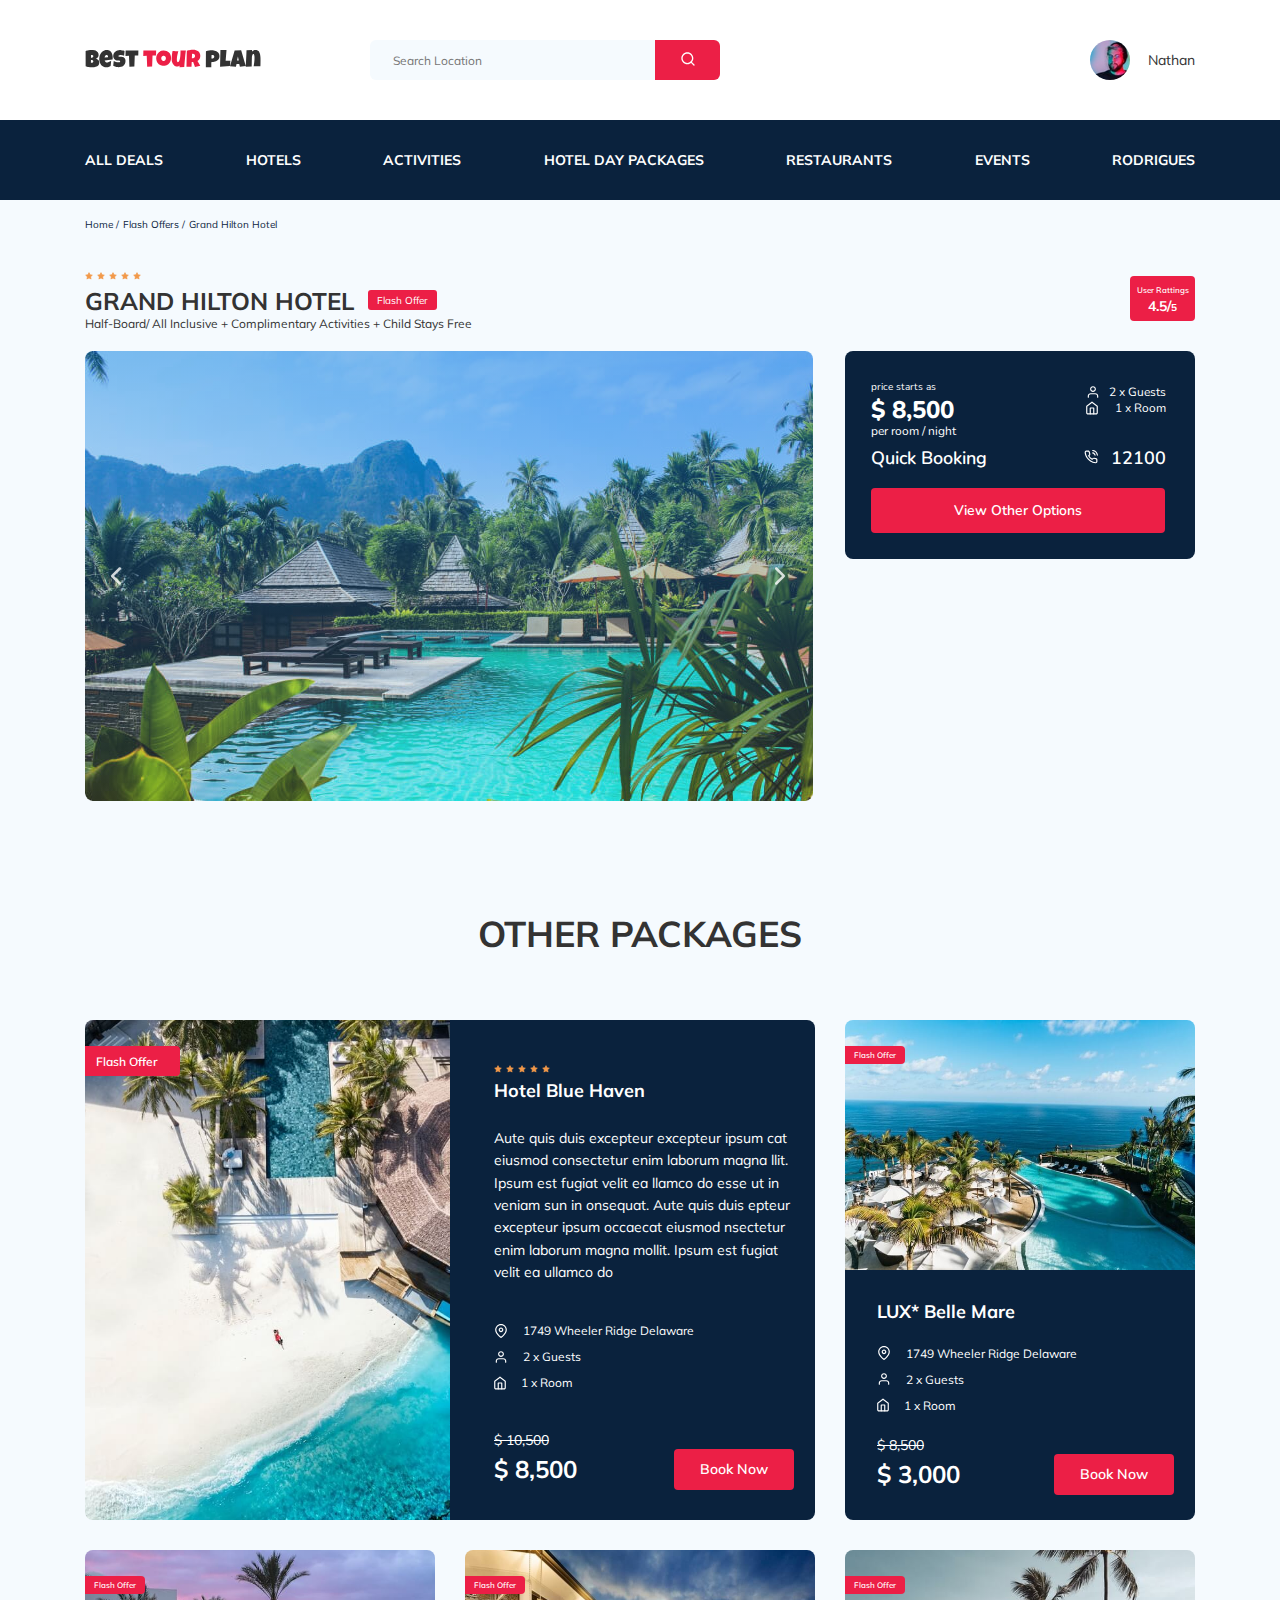
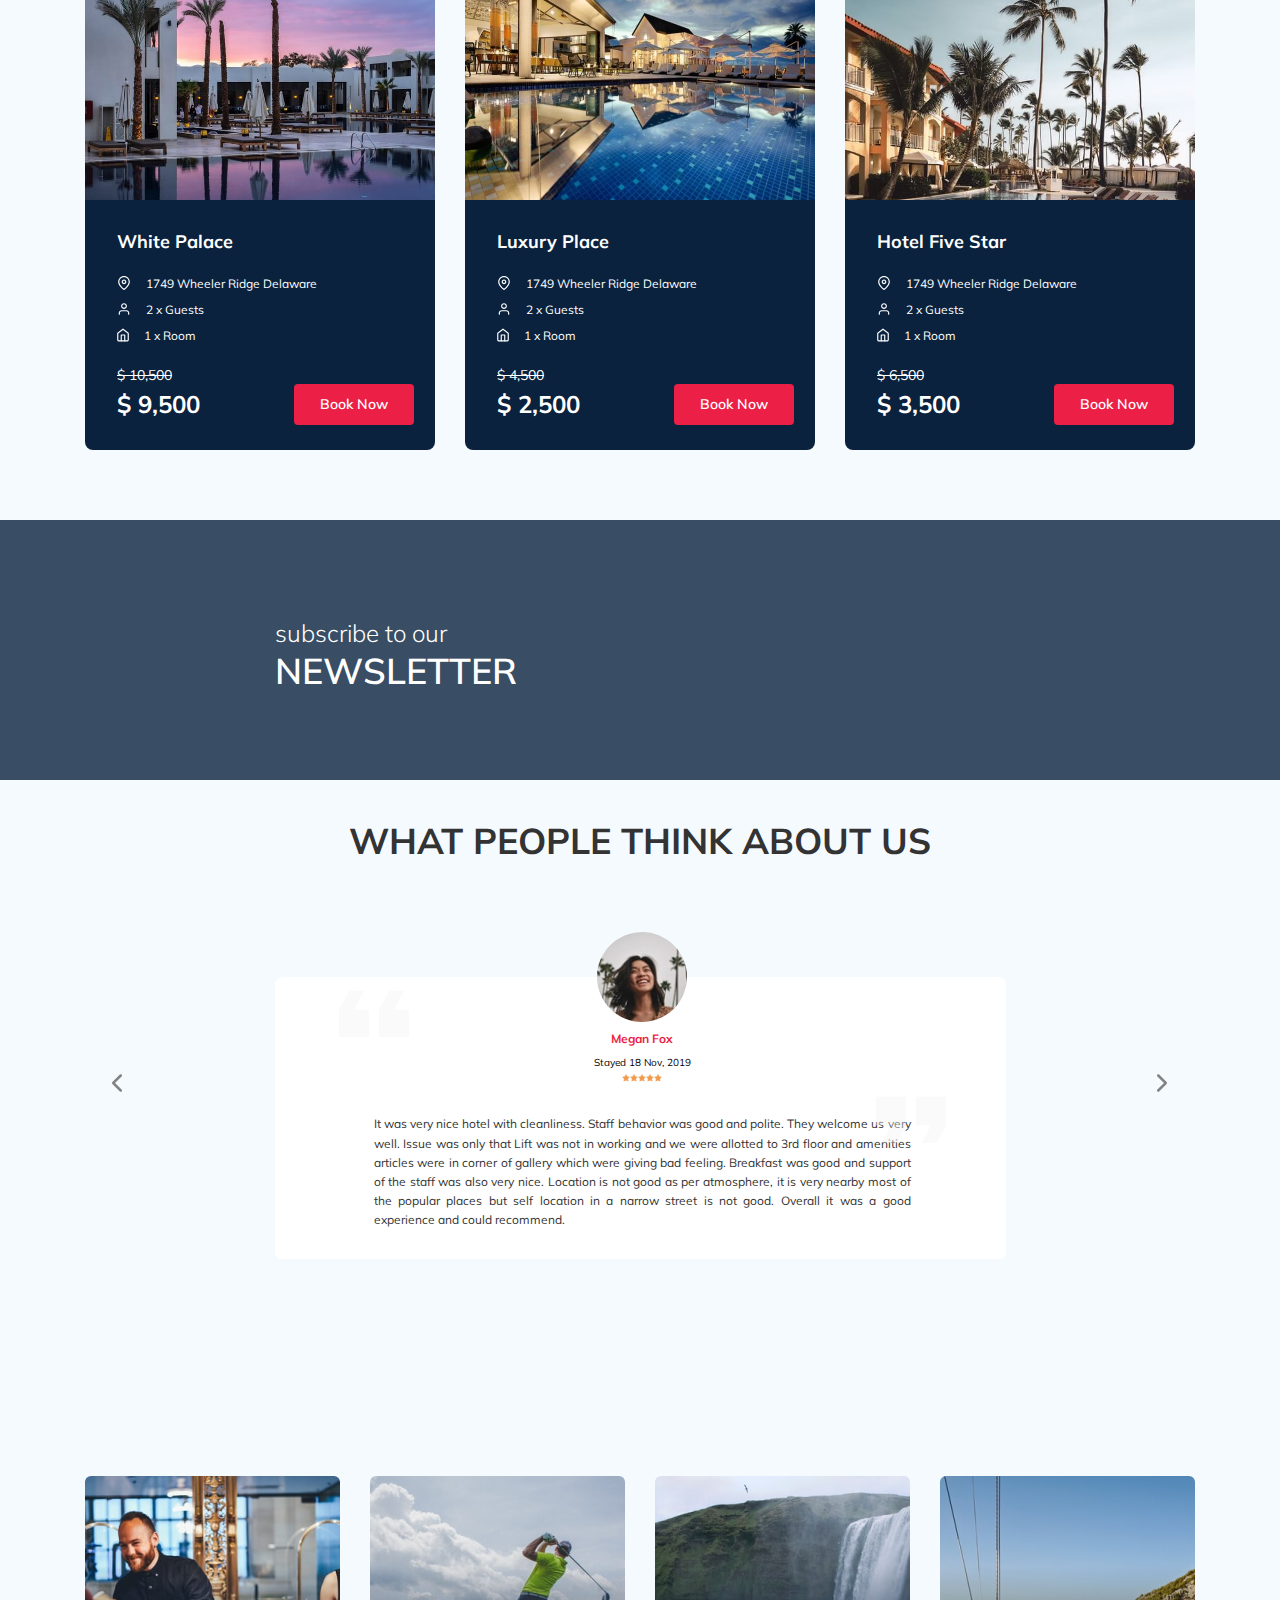
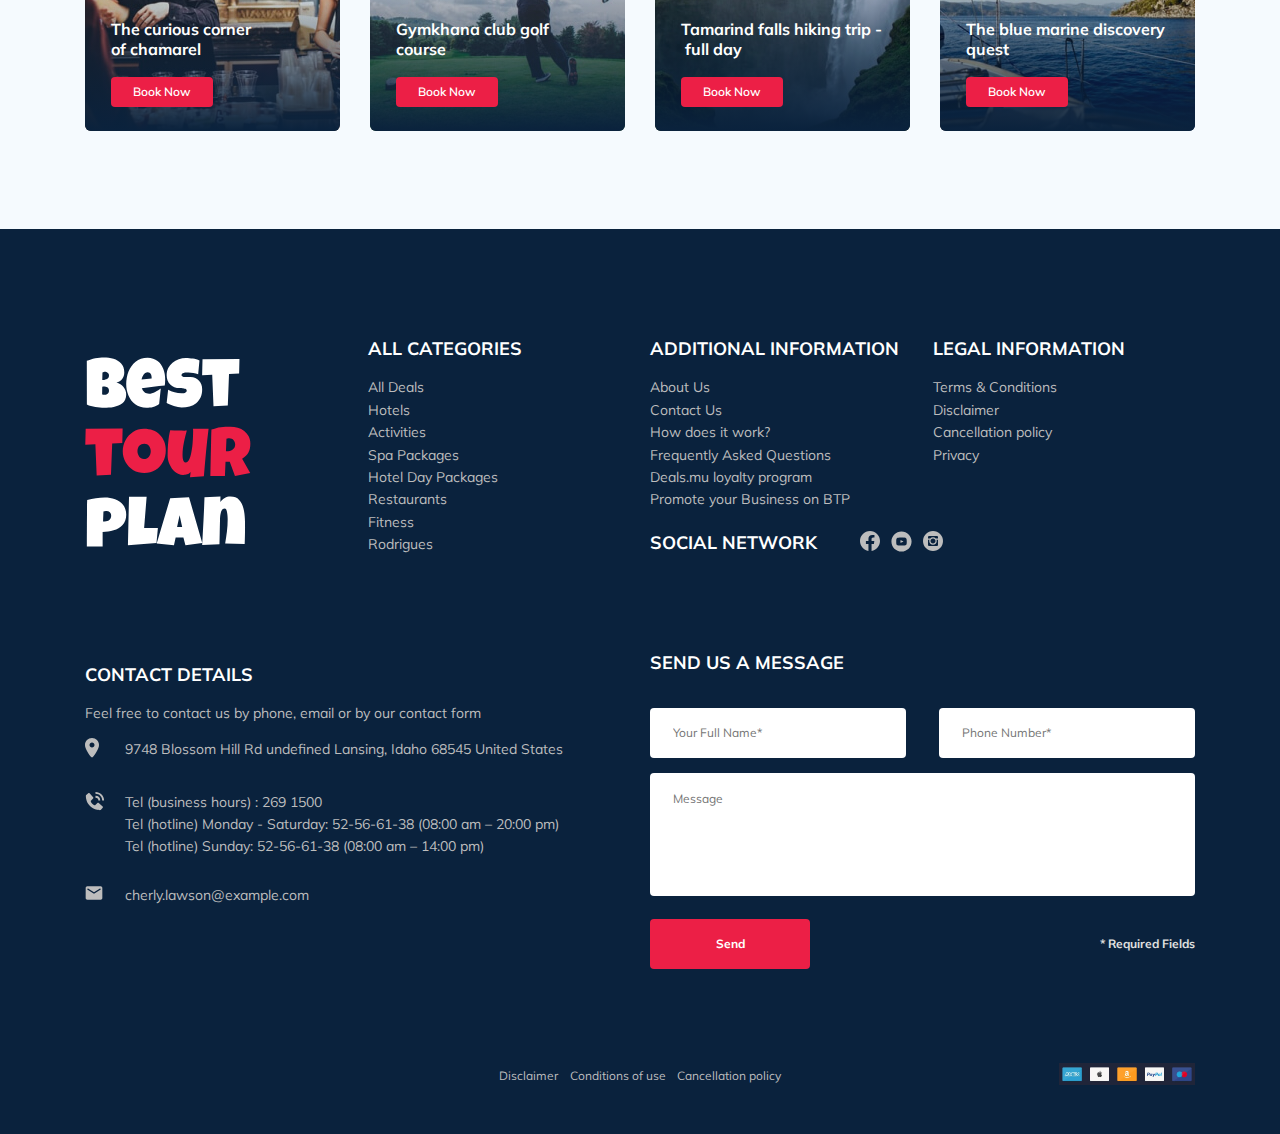
==== index.html @ fcf53e1d "fix: PP in activities" ====
<!DOCTYPE html>
<html lang="en">
  <head>
    <meta charset="UTF-8" />
    <meta http-equiv="X-UA-Compatible" content="IE=edge" />
    <meta name="viewport" content="width=device-width, initial-scale=1.0" />
    <title>Best Tour Plan - Hotel Booking</title>
    <link
      rel="apple-touch-icon"
      sizes="180x180"
      href="img/apple-touch-icon.png"
    />
    <link
      rel="icon"
      type="image/png"
      sizes="32x32"
      href="img/favicon-32x32.png"
    />
    <link
      rel="icon"
      type="image/png"
      sizes="16x16"
      href="img/favicon-16x16.png"
    />
    <link rel="manifest" href="/site.webmanifest" />
    <link rel="preconnect" href="https://fonts.googleapis.com" />
    <link rel="preconnect" href="https://fonts.gstatic.com" crossorigin />
    <link
      href="https://fonts.googleapis.com/css2?family=Mulish:wght@300;400;600;700&family=Nunito:wght@400;600;800&display=swap"
      rel="stylesheet"
    />
    <link rel="stylesheet" href="css/swiper-bundle.min.css" />
    <link rel="stylesheet" href="css/aos.css" />
    <link rel="stylesheet" href="css/style.css" />
    <!-- <script src="https://api-maps.yandex.ru/2.1/?apikey=2cb92b0d-62be-4b6b-9e88-acf9433711d5&lang=ru_RU"></script> -->
  </head>
  <body>
    <header class="navbar navbar--mobile-fixed">
      <div class="container">
        <div class="navbar-top">
          <a href="index.html" class="logo" data-aos="fade-up-right">
            <img
              src="img/horizontal-logo.svg"
              class="logo__image"
              alt="Logo: Best Tour Plan"
            />
          </a>
          <form
            action="#"
            class="search navbar__search navbar__search--mobile-hidden"
          >
            <input
              type="text"
              class="search__input"
              placeholder="Search Location"
            />
            <button class="search__button">
              <img src="img/search-icon.svg" alt="Icon: search" />
            </button>
          </form>
          <a
            href="#"
            class="user navbar__user navbar__user navbar__user--mobile-hidden"
          >
            <img
              src="img/avatar.jpg"
              alt="Avatar: Nathan"
              class="user__avatar"
            />
            <span class="user__name">Nathan</span>
          </a>
          <!-- /.user -->
          <button class="menu-button navbar-top__menu-button">
            <span class="menu-button__line"></span>
            <span class="menu-button__line"></span>
            <span class="menu-button__line"></span>
          </button>
        </div>
        <!-- /.navbar-top -->
      </div>
      <!-- /.container -->
      <div class="navbar-bottom">
        <div class="container">
          <nav class="navbar-menu">
            <ul class="navbar-menu__list">
              <li class="navbar-menu__item navbar-menu__item--mobile-visible">
                <a
                  href="#"
                  class="user navbar__user navbar__user--mobile-visible"
                >
                  <img
                    src="img/avatar.jpg"
                    alt="Avatar: Nathan"
                    class="user__avatar"
                  />
                  <span class="user__name user__name--mobile-visible"
                    >Nathan</span
                  >
                </a>
                <!-- /.user -->
              </li>
              <li class="navbar-menu__item navbar-menu__item--mobile-visible">
                <form
                  action="#"
                  class="search navbar__search navbar__search--mobile-visible"
                >
                  <input
                    type="text"
                    class="search__input"
                    placeholder="Search Location"
                  />
                  <button class="search__button">
                    <img src="img/search-icon.svg" alt="Icon: search" />
                  </button>
                </form>
              </li>

              <li class="navbar-menu__item">
                <a href="#" class="navbar-menu__link">All Deals</a>
              </li>
              <li class="navbar-menu__item">
                <a href="#" class="navbar-menu__link">Hotels</a>
              </li>
              <li class="navbar-menu__item">
                <a href="#" class="navbar-menu__link">Activities</a>
              </li>
              <li class="navbar-menu__item">
                <a href="#" class="navbar-menu__link">Hotel Day Packages</a>
              </li>
              <li class="navbar-menu__item">
                <a href="#" class="navbar-menu__link">Restaurants</a>
              </li>
              <li class="navbar-menu__item">
                <a href="#" class="navbar-menu__link">Events</a>
              </li>
              <li class="navbar-menu__item">
                <a href="#" class="navbar-menu__link">Rodrigues</a>
              </li>
            </ul>
          </nav>
        </div>
        <!-- /.container -->
      </div>
      <!-- /.navbar-bottom -->
    </header>
    <nav class="breadcrumb">
      <div class="container">
        <ul class="breadcrumb-list">
          <li class="breadcrumb-list__item">
            <a href="" class="breadcrumb-list__link">Home</a>
          </li>
          <li class="breadcrumb-list__item">
            <a href="" class="breadcrumb-list__link">Flash Offers</a>
          </li>
          <li class="breadcrumb-list__item">Grand Hilton Hotel</li>
        </ul>
      </div>
    </nav>
    <!-- /.breadcrumb -->
    <section class="hotel">
      <div class="container">
        <div class="hotel-info">
          <div class="hotel-info__text">
            <div class="hotel-wrapper">
              <div class="stars">
                <img src="img/Star.svg" alt="Star" />
                <img src="img/Star.svg" alt="Star" />
                <img src="img/Star.svg" alt="Star" />
                <img src="img/Star.svg" alt="Star" />
                <img src="img/Star.svg" alt="Star" />
              </div>
              <h1 class="hotel-name">GRAND HILTON HOTEL</h1>
              <span class="offer">Flash Offer</span>
            </div>

            <p class="description">
              Half-Board/ All Inclusive + Complimentary Activities + Child Stays
              Free
            </p>
          </div>
          <!-- /.hotel-info__text -->
          <div
            class="rating hotel-info__rating"
            data-aos="fade-left"
            data-aos-delay="100"
            data-aos-duration="1500"
            data-aos-easing="ease-in-back"
          >
            <span class="rating__text">User Rattings</span>
            <span class="rating__counter"
              >4.5/<span class="rating__small">5</span></span
            >
          </div>
          <!-- /.hotel-info__rating -->
        </div>
        <!-- /.hotel-info -->
        <div class="hotel-grid">
          <!-- Slider main container -->
          <div class="swiper hotel-slider hotel__slider">
            <!-- Additional required wrapper -->
            <div class="swiper-wrapper">
              <!-- Slides -->
              <div class="swiper-slide hotel-slider__item">
                <img
                  class="swiper-slide__image"
                  src="img/slide-1.jpg"
                  alt="slide"
                />
              </div>
              <div class="swiper-slide hotel-slider__item">
                <img
                  class="swiper-slide__image"
                  src="img/slide-2.jpg"
                  alt="slide"
                />
              </div>
              <div class="swiper-slide hotel-slider__item">
                <img
                  class="swiper-slide__image"
                  src="img/slide-3.jpg"
                  alt="slide"
                />
              </div>
              <div class="swiper-slide hotel-slider__item">
                <img
                  class="swiper-slide__image"
                  src="img/slide-4.jpg"
                  alt="slide"
                />
              </div>
              <div class="swiper-slide hotel-slider__item">
                <img
                  class="swiper-slide__image"
                  src="img/slide-5.jpg"
                  alt="slide"
                />
              </div>
            </div>

            <!-- If we need navigation buttons -->
            <button
              class="hotel-slider__button hotel-slider__button--prev"
            ></button>
            <button
              class="hotel-slider__button hotel-slider__button--next"
            ></button>
          </div>

          <div class="hotel-right">
            <div class="booking">
              <div class="booking__info">
                <div class="booking__price">
                  <span class="booking__start">price starts as</span>
                  <span class="booking__pricetag">$ 8,500</span>
                  <span class="booking__per-room">per room / night</span>
                </div>
                <!-- /.booking__price -->
                <div class="booking__room">
                  <div class="booking__text">
                    <img
                      src="img/user.svg"
                      alt="Icon:user"
                      class="booking__icon"
                    />
                    <span class="booking__description">2 x Guests</span>
                  </div>
                  <div class="booking__text">
                    <img
                      src="img/room.svg"
                      alt="Icon: room"
                      class="booking__icon"
                    />
                    <span class="booking__description">1 x Room</span>
                  </div>
                  <!-- /.booking__text -->
                </div>
                <!-- /.booking__room -->
              </div>
              <!-- /.booking__info -->
              <div class="call-center">
                <span class="call-center__text">Quick Booking</span>
                <div class="call-center__phone">
                  <img src="img/phone-call.svg" alt="Icon: phone" />
                  <a href="tel:12100" class="call-center__number">12100</a>
                </div>
              </div>
              <!-- /.booking__call-center -->
              <button data-toggle="modal" class="button booking__button">
                View Other Options
              </button>
            </div>
            <!-- /.booking -->
            <!-- <div class="map" id="map"> -->
            <iframe
              class="map__div"
              src="https://www.google.com/maps/embed?pb=!1m18!1m12!1m3!1d63232.66021140799!2d98.25972257910156!3d7.890752099999999!2m3!1f0!2f0!3f0!3m2!1i1024!2i768!4f13.1!3m3!1m2!1s0x30503b7bfcd9f903%3A0xf7065fac1e3d7c48!2sDoubleTree%20by%20Hilton%20Phuket%20Banthai%20Resort!5e0!3m2!1sru!2sby!4v1642844705952!5m2!1sru!2sby"
              width="347"
              height="210"
              style="border: 0"
              allowfullscreen=""
              loading="lazy"
            ></iframe>
            <!-- </div> -->
            <!-- /.map -->
          </div>
          <!-- /.hotel-right -->
        </div>
        <!-- /.hotel-grid -->
      </div>
      <!-- /.container -->
    </section>
    <section class="packages">
      <div class="container">
        <h2 class="packages-title">Other Packages</h2>
        <!-- <div class="packages-wrapper"> -->
        <div class="packages-wrapper">
          <div class="packages__card">
            <img
              class="packages__image packages__image--big"
              src="img/advisor-card-1.jpg"
              alt="Trip Advisor Card"
            />
            <span class="offer packages__offer packages__offer--big"
              >Flash Offer</span
            >
            <div class="packages__information packages__information--big">
              <div class="packages__rating">
                <div class="stars packages__stars">
                  <img src="img/Star.svg" alt="Star" />
                  <img src="img/Star.svg" alt="Star" />
                  <img src="img/Star.svg" alt="Star" />
                  <img src="img/Star.svg" alt="Star" />
                  <img src="img/Star.svg" alt="Star" />
                </div>
                <h3 class="packages__hotel-title">Hotel Blue Haven</h3>
              </div>
              <!-- /.packages__rating -->

              <p class="packages__description">
                Aute quis duis excepteur excepteur ipsum cat eiusmod consectetur
                enim laborum magna llit. Ipsum est fugiat velit ea llamco do
                esse ut in veniam sun in onsequat. Aute quis duis epteur
                excepteur ipsum occaecat eiusmod nsectetur enim laborum magna
                mollit. Ipsum est fugiat velit ea ullamco do
              </p>
              <div class="packages__room packages__room--big">
                <div class="packages__text">
                  <img
                    src="img/map-pin.svg"
                    alt="Icon:map-pin"
                    class="packages__icon"
                  />
                  <span class="packages__details"
                    >1749 Wheeler Ridge Delaware</span
                  >
                </div>
                <div class="packages__text">
                  <img
                    src="img/user.svg"
                    alt="Icon:user"
                    class="packages__icon"
                  />
                  <span class="packages__details">2 x Guests</span>
                </div>
                <div class="packages__text">
                  <img
                    src="img/room.svg"
                    alt="Icon: phone"
                    class="packages__icon"
                  />
                  <span class="packages__details">1 x Room</span>
                </div>
                <!-- /.packages__text -->
              </div>
              <!-- /.packages__room -->

              <div class="packages__booking packages__booking--big">
                <div class="packages__price">
                  <span class="packages__old-price">$ 10,500</span>
                  <span class="packages__pricetag packages__pricetag--big"
                    >$ 8,500</span
                  >
                </div>
                <!-- /.packages price -->

                <button
                  class="button packages__button packages__button--big"
                  data-toggle="modal"
                >
                  Book Now
                </button>
              </div>
              <!-- /.packages__booking -->
            </div>
            <!-- /.information -->
          </div>

          <div class="packages__card">
            <img
              class="packages__image"
              src="img/advisor-card-2.jpg"
              alt="Trip Advisor Card"
            />
            <span class="offer packages__offer">Flash Offer</span>

            <div class="packages__information packages__information--small">
              <h3 class="packages__hotel-title">LUX* Belle Mare</h3>

              <div class="packages__room">
                <div class="packages__text">
                  <img
                    src="img/map-pin.svg"
                    alt="Icon:map-pin"
                    class="packages__icon"
                  />
                  <span class="packages__details"
                    >1749 Wheeler Ridge Delaware</span
                  >
                </div>
                <div class="packages__text">
                  <img
                    src="img/user.svg"
                    alt="Icon:user"
                    class="packages__icon"
                  />
                  <span class="packages__details">2 x Guests</span>
                </div>
                <div class="packages__text">
                  <img
                    src="img/room.svg"
                    alt="Icon: phone"
                    class="packages__icon"
                  />
                  <span class="packages__details">1 x Room</span>
                </div>
                <!-- /.packages__text -->
              </div>
              <!-- /.packages__room -->

              <div class="packages__booking">
                <div class="packages__price">
                  <span class="packages__old-price">$ 8,500</span>
                  <span class="packages__pricetag">$ 3,000</span>
                </div>
                <!-- /.packages price -->

                <button class="button packages__button" data-toggle="modal">
                  Book Now
                </button>
              </div>
              <!-- /.packages__booking -->
            </div>
            <!-- /.information -->
          </div>

          <div class="packages__card">
            <img
              class="packages__image"
              src="img/advisor-card-3.jpg"
              alt="Trip Advisor Card"
            />
            <span class="offer packages__offer">Flash Offer</span>

            <div class="packages__information packages__information--small">
              <h3 class="packages__hotel-title">White Palace</h3>

              <div class="packages__room">
                <div class="packages__text">
                  <img
                    src="img/map-pin.svg"
                    alt="Icon:map-pin"
                    class="packages__icon"
                  />
                  <span class="packages__details"
                    >1749 Wheeler Ridge Delaware</span
                  >
                </div>
                <div class="packages__text">
                  <img
                    src="img/user.svg"
                    alt="Icon:user"
                    class="packages__icon"
                  />
                  <span class="packages__details">2 x Guests</span>
                </div>
                <div class="packages__text">
                  <img
                    src="img/room.svg"
                    alt="Icon: phone"
                    class="packages__icon"
                  />
                  <span class="packages__details">1 x Room</span>
                </div>
                <!-- /.packages__text -->
              </div>
              <!-- /.packages__room -->

              <div class="packages__booking">
                <div class="packages__price">
                  <span class="packages__old-price">$ 10,500</span>
                  <span class="packages__pricetag">$ 9,500</span>
                </div>
                <!-- /.packages price -->

                <button class="button packages__button" data-toggle="modal">
                  Book Now
                </button>
              </div>
              <!-- /.packages__booking -->
            </div>
            <!-- /.information -->
          </div>

          <div class="packages__card">
            <img
              class="packages__image"
              src="img/advisor-card-4.jpg"
              alt="Trip Advisor Card"
            />
            <span class="offer packages__offer">Flash Offer</span>

            <div class="packages__information packages__information--small">
              <h3 class="packages__hotel-title">Luxury Place</h3>

              <div class="packages__room">
                <div class="packages__text">
                  <img
                    src="img/map-pin.svg"
                    alt="Icon:map-pin"
                    class="packages__icon"
                  />
                  <span class="packages__details"
                    >1749 Wheeler Ridge Delaware</span
                  >
                </div>
                <div class="packages__text">
                  <img
                    src="img/user.svg"
                    alt="Icon:user"
                    class="packages__icon"
                  />
                  <span class="packages__details">2 x Guests</span>
                </div>
                <div class="packages__text">
                  <img
                    src="img/room.svg"
                    alt="Icon: phone"
                    class="packages__icon"
                  />
                  <span class="packages__details">1 x Room</span>
                </div>
                <!-- /.packages__text -->
              </div>
              <!-- /.packages__room -->

              <div class="packages__booking">
                <div class="packages__price">
                  <span class="packages__old-price">$ 4,500</span>
                  <span class="packages__pricetag">$ 2,500</span>
                </div>
                <!-- /.packages price -->

                <button class="button packages__button" data-toggle="modal">
                  Book Now
                </button>
              </div>
              <!-- /.packages__booking -->
            </div>
            <!-- /.information -->
          </div>

          <div class="packages__card">
            <img
              class="packages__image"
              src="img/advisor-card-5.jpg"
              alt="Trip Advisor Card"
            />
            <span class="offer packages__offer">Flash Offer</span>

            <div class="packages__information packages__information--small">
              <h3 class="packages__hotel-title">Hotel Five Star</h3>

              <div class="packages__room">
                <div class="packages__text">
                  <img
                    src="img/map-pin.svg"
                    alt="Icon:map-pin"
                    class="packages__icon"
                  />
                  <span class="packages__details"
                    >1749 Wheeler Ridge Delaware</span
                  >
                </div>
                <div class="packages__text">
                  <img
                    src="img/user.svg"
                    alt="Icon:user"
                    class="packages__icon"
                  />
                  <span class="packages__details">2 x Guests</span>
                </div>
                <div class="packages__text">
                  <img
                    src="img/room.svg"
                    alt="Icon: room"
                    class="packages__icon"
                  />
                  <span class="packages__details">1 x Room</span>
                </div>
                <!-- /.packages__text -->
              </div>
              <!-- /.packages__room -->

              <div class="packages__booking">
                <div class="packages__price">
                  <span class="packages__old-price">$ 6,500</span>
                  <span class="packages__pricetag">$ 3,500</span>
                </div>
                <!-- /.packages price -->

                <button class="button packages__button" data-toggle="modal">
                  Book Now
                </button>
              </div>
              <!-- /.packages__booking -->
            </div>
            <!-- /.information -->

            <!-- </div> -->
          </div>
          <!-- /.packages-wrapper -->
        </div>
      </div>
      <!-- /.container -->
    </section>

    <section class="newsletter parallax-window">
      <div class="container">
        <div class="newsletter-wrapper">
          <h2 class="newsletter-title">
            subscribe to our
            <span class="newsletter-title__strong">Newsletter</span>
          </h2>
          <form
            action="send.php"
            method="post"
            class="form search newsletter__search"
            data-aos="flip-left"
            data-aos-duration="2000"
          >
            <div class="newsletter__input-group">
              <input
                type="email"
                class="search__input newsletter__input"
                placeholder="Your email address"
                name="email"
                required
              />
            </div>
            <!-- /.newsletter__input-group -->
            <button class="search__button">Send</button>
          </form>
        </div>
        <!-- /.newsletter-wrapper -->
      </div>
      <!-- /.container -->
    </section>
    <section class="reviews">
      <div class="container">
        <h2 class="reviews__title">What people think about&nbsp;us</h2>

        <div class="swiper reviews-slider">
          <!-- Additional required wrapper -->
          <div class="swiper-wrapper">
            <!-- Slides -->
            <div class="swiper-slide">
              <div class="reviews-slider__item">
                <div class="reviews-slider__profile">
                  <img
                    class="reviews-slider__avatar"
                    src="img/review-avatar-1.jpg"
                    alt="Avatar: Megan Fox"
                  />
                  <span class="reviews-slider__username">Megan Fox</span>
                  <span class="reviews-slider__date">Stayed 18 Nov, 2019</span>
                  <div class="reviews-slider__rating">
                    <img src="img/Star.svg" alt="Star" />
                    <img src="img/Star.svg" alt="Star" />
                    <img src="img/Star.svg" alt="Star" />
                    <img src="img/Star.svg" alt="Star" />
                    <img src="img/Star.svg" alt="Star" />
                  </div>
                </div>
                <!-- /.reviews-slider__profile -->
                <p class="reviews-slider__text">
                  It was very nice hotel with cleanliness. Staff behavior was
                  good and polite. They welcome us very well. Issue was only
                  that Lift was not in working and we were allotted to 3rd floor
                  and amenities articles were in corner of gallery which were
                  giving bad feeling. Breakfast was good and support of the
                  staff was also very nice. Location is not good as per
                  atmosphere, it is very nearby most of the popular places but
                  self location in a narrow street is not good. Overall it was a
                  good experience and could recommend.
                </p>
              </div>
            </div>

            <div class="swiper-slide">
              <div class="reviews-slider__item">
                <div class="reviews-slider__profile">
                  <img
                    class="reviews-slider__avatar"
                    src="img/review-avatar-2.jpg"
                    alt="Avatar: Andrew Stuart"
                  />
                  <span class="reviews-slider__username">Andrew Stuart</span>
                  <span class="reviews-slider__date">Stayed 25 Dec, 2020</span>
                  <div class="reviews-slider__rating">
                    <img src="img/Star.svg" alt="Star" />
                    <img src="img/Star.svg" alt="Star" />
                    <img src="img/Star.svg" alt="Star" />
                    <img src="img/Star.svg" alt="Star" />
                    <img src="img/Star.svg" alt="Star" />
                  </div>
                </div>
                <!-- /.reviews-slider__profile -->
                <p class="reviews-slider__text">
                  Lorem ipsum dolor sit amet consectetur adipisicing elit.
                  Mollitia illum exercitationem, commodi aliquid accusamus enim
                  sint. Vel dolorum, reiciendis suscipit provident a atque hic
                  cumque alias architecto! Aut, laudantium recusandae. Lorem
                  ipsum dolor sit, amet consectetur adipisicing elit. Culpa
                  numquam vero impedit fugit itaque ut odit consequuntur,
                  quibusdam facere aperiam autem? Esse cum perspiciatis porro,
                  quibusdam libero odit iste molestiae. Lorem ipsum dolor sit
                  amet consectetur adipisicing elit. Id, placeat optio eum
                  voluptatibus animi excepturi repellat quibusdam aperiam dolore
                  praesentium eius corporis, eligendi cum dignissimos temporibus
                  quod. Voluptatibus, quia nemo.
                </p>
              </div>
            </div>
            <div class="swiper-slide">
              <div class="reviews-slider__item">
                <div class="reviews-slider__profile">
                  <img
                    class="reviews-slider__avatar"
                    src="img/review-avatar-3.jpg"
                    alt="Avatar: Helena Mart"
                  />
                  <span class="reviews-slider__username">Helena Mart</span>
                  <span class="reviews-slider__date">Stayed 25 Dec, 2020</span>
                  <div class="reviews-slider__rating">
                    <img src="img/Star.svg" alt="Star" />
                    <img src="img/Star.svg" alt="Star" />
                    <img src="img/Star.svg" alt="Star" />
                    <img src="img/Star.svg" alt="Star" />
                    <img src="img/Star.svg" alt="Star" />
                  </div>
                </div>
                <!-- /.reviews-slider__profile -->
                <p class="reviews-slider__text">
                  Breakfast was good and support of the staff was also very
                  nice. Location is not good as per atmosphere, it is very
                  nearby most of the popular places but self location in a
                  narrow street is not good. Overall it was a good experience
                  and could recommend.
                </p>
              </div>
            </div>
          </div>
          <!-- /.swiper-slide -->

          <!-- If we need navigation buttons -->
          <button
            class="reviews-slider__button reviews-slider__button--prev"
          ></button>
          <button
            class="reviews-slider__button reviews-slider__button--next"
          ></button>
        </div>
        <!-- /.slider -->
      </div>
      <!-- /.container -->
    </section>
    <section class="activities">
      <div class="container">
        <h2
          class="activities-title"
          data-aos="fade-down"
          data-aos-easing="linear"
          data-aos-duration="1500"
        >
          Other Activities
        </h2>
        <div class="activities-wrapper">
          <div class="card activities__card">
            <img
              class="card__image"
              src="img/activities-1.jpg"
              alt="The curious corner 
            of chamarel"
            />
            <h3 class="card__title">The curious corner of&nbsp;chamarel</h3>
            <button class="card__button" data-toggle="modal">Book Now</button>
          </div>
          <div class="card activities__card">
            <img
              class="card__image"
              src="img/activities-2.jpg"
              alt="Gymkhana club golf
            course"
            />
            <h3 class="card__title">Gymkhana club golf course</h3>
            <button class="card__button" data-toggle="modal">Book Now</button>
          </div>
          <div class="card activities__card">
            <img
              class="card__image"
              src="img/activities-3.jpg"
              alt="Tamarind falls hiking
            trip - full day"
            />
            <h3 class="card__title">
              Tamarind falls hiking trip&nbsp;-&nbsp;full day
            </h3>
            <button class="card__button" data-toggle="modal">Book Now</button>
          </div>
          <div class="card activities__card">
            <img
              class="card__image"
              src="img/activities-4.jpg"
              alt="The blue marine discovery
            quest"
            />
            <h3 class="card__title">The blue marine discovery quest</h3>
            <button class="card__button" data-toggle="modal">Book Now</button>
          </div>
          <!-- /.card -->
        </div>
        <!-- /.activities-wrapper -->
      </div>
      <!-- /.container -->
    </section>
    <footer class="footer">
      <div class="container">
        <div class="footer-wrapper">
          <a href="index.html" class="footer__logo"
            ><img
              class="logo"
              src="img/vertical-logo.svg"
              alt="Logo: Best Tour Plan"
          /></a>
          <div class="footer__list footer__categories">
            <h3 class="footer__title">ALL&nbsp;CATEGORIES</h3>
            <ul class="footer__ul">
              <li class="footer__item">
                <a class="footer__link" href="#">All Deals</a>
              </li>
              <li class="footer__item">
                <a class="footer__link" href="#">Hotels</a>
              </li>
              <li class="footer__item">
                <a class="footer__link" href="#">Activities</a>
              </li>
              <li class="footer__item">
                <a class="footer__link" href="#">Spa Packages</a>
              </li>
              <li class="footer__item">
                <a class="footer__link" href="#">Hotel Day Packages</a>
              </li>
              <li class="footer__item">
                <a class="footer__link" href="#">Restaurants</a>
              </li>
              <li class="footer__item">
                <a class="footer__link" href="#">Fitness</a>
              </li>
              <li class="footer__item">
                <a class="footer__link" href="#">Rodrigues</a>
              </li>
            </ul>
          </div>
          <!-- /.footer__list -->
          <div class="footer__list footer__information">
            <h3 class="footer__title">ADDITIONAL INFORMATION</h3>
            <ul class="footer__ul">
              <li class="footer__item">
                <a class="footer__link" href="#">About Us</a>
              </li>
              <li class="footer__item">
                <a class="footer__link" href="#">Contact Us</a>
              </li>
              <li class="footer__item">
                <a class="footer__link" href="#">How does it work?</a>
              </li>
              <li class="footer__item">
                <a class="footer__link" href="#">Frequently Asked Questions</a>
              </li>
              <li class="footer__item">
                <a class="footer__link" href="#">Deals.mu loyalty program</a>
              </li>
              <li class="footer__item">
                <a class="footer__link" href="#"
                  >Promote your Business on BTP
                </a>
              </li>
            </ul>
          </div>
          <!-- /.footer__list -->

          <div class="footer__social">
            <h3 class="footer__title footer__title-social">Social Network</h3>
            <div class="footer__social-links">
              <a
                href="https://www.facebook.com/"
                target="_blank"
                class="footer__link"
                ><img src="img/facebook.svg" alt="Icon: Facebook"
              /></a>
              <a
                href="https://www.youtube.com/"
                target="_blank"
                class="footer__link"
                ><img src="img/youtube.svg" alt="Icon: Youtube"
              /></a>
              <a
                href="https://www.instagram.com/"
                target="_blank"
                class="footer__link"
                ><img src="img/instagram.svg" alt="Icon: Instagram"
              /></a>
            </div>
            <!-- /.footer__social-links -->
          </div>
          <!-- /.footer__social -->
          <div class="footer__list footer__legal">
            <h3 class="footer__title">LEGAL&nbsp;INFORMATION</h3>
            <ul class="footer__ul">
              <li class="footer__item">
                <a class="footer__link" href="#">Terms & Conditions</a>
              </li>
              <li class="footer__item">
                <a class="footer__link" href="#">Disclaimer</a>
              </li>
              <li class="footer__item">
                <a class="footer__link" href="#">Cancellation policy</a>
              </li>
              <li class="footer__item">
                <a class="footer__link" href="#">Privacy</a>
              </li>
            </ul>
          </div>
          <!-- /.footer__list -->
          <div class="footer__list footer__contact">
            <h3 class="footer__title">Contact Details</h3>
            <p class="footer__text">
              Feel free to contact us by phone, email or by our contact form
            </p>
            <ul class="footer__ul">
              <li class="footer__item footer__item--mb-2">
                <div class="footer__icon-wrapper">
                  <img src="img/map-marker.svg" alt="Icon: Map Marker" />
                </div>
                <!-- /.footer__icon-wrapper -->
                <a class="footer__link" href="#"
                  >9748 Blossom Hill Rd undefined Lansing, Idaho 68545 United
                  States</a
                >
              </li>
              <li class="footer__item footer__item--mb-2">
                <div class="footer__icon-wrapper">
                  <img src="img/phone.svg" alt="Icon: Phone" />
                </div>
                <!-- /.footer__icon-wrapper -->
                <div class="a-wrapper">
                  Tel (business hours) :
                  <a class="footer__link" href="tel:2691500">269 1500</a
                  ><br />Tel (hotline) Monday - Saturday:
                  <a class="footer__link" href="tel:52566138">52-56-61-38</a>
                  (08:00 am – 20:00 pm)<br />
                  Tel (hotline) Sunday:
                  <a class="footer__link" href="tel:52566138">52-56-61-38</a>
                  (08:00 am – 14:00 pm)
                </div>
              </li>
              <li class="footer__item footer__item--mb-2">
                <div class="footer__icon-wrapper">
                  <img src="img/email.svg" alt="Icon: Email" />
                </div>
                <!-- /.footer__icon-wrapper -->
                <a class="footer__link" href="mailto:cherly.lawson@example.com"
                  >cherly.lawson@example.com</a
                >
              </li>
            </ul>
          </div>
          <!-- /.footer__list -->
          <div class="footer__contact-form">
            <h3 class="footer__title footer__title--mb-3">Send us a message</h3>
            <form action="send.php" method="post" class="form footer__form">
              <div class="footer__input-group">
                <input
                  type="text"
                  class="input footer__input"
                  placeholder="Your Full Name*"
                  name="name"
                  required
                  minlength="2"
                />
              </div>
              <!-- /.footer__input-group -->
              <div class="footer__input-group">
                <input
                  type="tel"
                  class="input footer__input phone"
                  placeholder="Phone Number*"
                  name="phone"
                  required
                  minlength="17"
                />
              </div>
              <!-- /.footer__input-group -->
              <textarea
                class="input message footer__message"
                cols="30"
                name="message"
                placeholder="Message"
              ></textarea>
              <button type="submit" class="button footer__button">Send</button>
              <span class="footer__required">* Required Fields</span>
            </form>
          </div>
          <!-- /.footer__contact-form -->
        </div>
        <!-- /.footer-wrapper -->
        <div class="footer-bottom">
          <ul class="footer-bottom__list">
            <li class="footer-bottom__item">
              <a class="footer-bottom__link" href="#">Disclaimer</a>
            </li>
            <li class="footer-bottom__item">
              <a class="footer-bottom__link" href="#">Conditions of use</a>
            </li>
            <li class="footer-bottom__item">
              <a class="footer-bottom__link" href="#">Cancellation policy</a>
            </li>
          </ul>
          <div class="footer-bottom__partners">
            <img src="img/partners.png" alt="Our partners" />
          </div>
          <!-- /.footer-bottom__partners -->
        </div>
        <!-- /.footer__bottom -->
      </div>
      <!-- /.container -->
    </footer>
    <div class="modal">
      <div class="modal__overlay">
        <div class="modal__dialog">
          <a href="#" class="modal__close">
            <img src="img/close.svg" alt="Icon: Close"
          /></a>
          <h3 class="modal__title">Booking</h3>
          <form
            action="send.php"
            method="post"
            class="form modal__form"
            data-keyboard="true"
            tabindex="-1"
          >
            <div class="modal__input-group">
              <input
                type="text"
                class="input modal__input"
                placeholder="Your Full Name*"
                name="name"
                required
                minlength="2"
              />
            </div>
            <!-- /.modal__input-group -->
            <div class="modal__input-group">
              <input
                type="tel"
                class="input modal__input phone"
                placeholder="Phone Number*"
                name="phone"
                required
                minlength="17"
              />
            </div>
            <!-- /.modal__input-group -->
            <div class="modal__input-group">
              <input
                type="email"
                class="input modal__input"
                placeholder="Email*"
                name="email"
                required
              />
            </div>
            <!-- /.modal__input-group -->
            <textarea
              class="message modal__message"
              cols="30"
              name="message"
              placeholder="Message"
            ></textarea>
            <button type="submit" class="button modal__button">Send</button>
            <span class="modal__required">* Required Fields</span>
          </form>
        </div>
        <!-- /.modal__dialog -->
      </div>
      <!-- /.modal__overlay -->
    </div>
    <!-- /.modal -->

    <script src="https://ajax.googleapis.com/ajax/libs/jquery/1.11.0/jquery.min.js"></script>
    <script src="js/swiper-bundle.min.js"></script>
    <script src="js/parallax.min.js"></script>
    <script src="js/jquery.mask.min.js"></script>
    <script src="js/jquery.validate.min.js"></script>
    <script src="js/aos.js"></script>
    <script src="js/main.js"></script>
  </body>
</html>
---- css/style.css ----
*{-webkit-box-sizing:border-box;box-sizing:border-box}body{font-family:'Mulish', sans-serif;background-color:#F5FAFE;color:#333}.container{max-width:1110px;margin:auto}img{max-width:100%}.booking{font-family:'Nunito', sans-serif}.input{padding:18px 0 18px 23px;height:50px;font-size:12px;line-height:15px;background-color:#fff;color:#BDBDBD;border-radius:4px;border:none;outline:none}.message{font-size:12px;line-height:15px;color:#BDBDBD;background-color:#fff;padding:18px 23px;border-radius:4px;border:none;height:123px;resize:none;outline:none}.button{background:#EC1F46;border-radius:4px;border:none;cursor:pointer;color:#fff}.invalid{color:#EC1F46}label.invalid{position:absolute;left:0;top:-18px;z-index:999;width:100%;padding:6px;border:2px solid #ccc;border-radius:5px;background-color:#BDBDBD;-webkit-box-shadow:0 1px 2px rgba(0,0,0,0.4),0 1px 0 rgba(255,255,255,0.5) inset;box-shadow:0 1px 2px rgba(0,0,0,0.4),0 1px 0 rgba(255,255,255,0.5) inset}label.invalid::after{content:"";position:absolute;left:15px;bottom:-5px;background-color:#BDBDBD;width:10px;height:10px;-webkit-transform:rotate(45deg);transform:rotate(45deg)}/*! normalize.css v8.0.1 | MIT License | github.com/necolas/normalize.css */html{line-height:1.15;-webkit-text-size-adjust:100%}body{margin:0}main{display:block}h1{font-size:2em;margin:0.67em 0}hr{-webkit-box-sizing:content-box;box-sizing:content-box;height:0;overflow:visible}pre{font-family:monospace, monospace;font-size:1em}a{background-color:transparent}abbr[title]{border-bottom:none;text-decoration:underline;-webkit-text-decoration:underline dotted;text-decoration:underline dotted}b,strong{font-weight:bolder}code,kbd,samp{font-family:monospace, monospace;font-size:1em}small{font-size:80%}sub,sup{font-size:75%;line-height:0;position:relative;vertical-align:baseline}sub{bottom:-0.25em}sup{top:-0.5em}img{border-style:none}button,input,optgroup,select,textarea{font-family:inherit;font-size:100%;line-height:1.15;margin:0}button,input{overflow:visible}button,select{text-transform:none}button,[type="button"],[type="reset"],[type="submit"]{-webkit-appearance:button}button::-moz-focus-inner,[type="button"]::-moz-focus-inner,[type="reset"]::-moz-focus-inner,[type="submit"]::-moz-focus-inner{border-style:none;padding:0}button:-moz-focusring,[type="button"]:-moz-focusring,[type="reset"]:-moz-focusring,[type="submit"]:-moz-focusring{outline:1px dotted ButtonText}fieldset{padding:0.35em 0.75em 0.625em}legend{-webkit-box-sizing:border-box;box-sizing:border-box;color:inherit;display:table;max-width:100%;padding:0;white-space:normal}progress{vertical-align:baseline}textarea{overflow:auto}[type="checkbox"],[type="radio"]{-webkit-box-sizing:border-box;box-sizing:border-box;padding:0}[type="number"]::-webkit-inner-spin-button,[type="number"]::-webkit-outer-spin-button{height:auto}[type="search"]{-webkit-appearance:textfield;outline-offset:-2px}[type="search"]::-webkit-search-decoration{-webkit-appearance:none}::-webkit-file-upload-button{-webkit-appearance:button;font:inherit}details{display:block}summary{display:list-item}template{display:none}[hidden]{display:none}.navbar{background-color:#fff}.navbar-top{display:-webkit-box;display:-ms-flexbox;display:flex;-webkit-box-align:center;-ms-flex-align:center;align-items:center;-webkit-box-pack:justify;-ms-flex-pack:justify;justify-content:space-between;padding-top:40px;padding-bottom:40px}.navbar-top__menu-button{display:none}.navbar__search{margin-right:auto;margin-left:108px}.navbar-bottom{background-color:#0A223D}.navbar-menu{padding-top:31px;padding-bottom:31px}.navbar-menu__item--mobile-visible{display:none}.navbar-menu__list{display:-webkit-box;display:-ms-flexbox;display:flex;-webkit-box-pack:justify;-ms-flex-pack:justify;justify-content:space-between;-webkit-box-align:center;-ms-flex-align:center;align-items:center;margin:0;padding:0;list-style-type:none;text-transform:uppercase;font-weight:bold;font-size:14px;line-height:18px}.navbar-menu__link{text-decoration:none;color:#fff}.navbar__search--mobile-hidden{display:block}.navbar__search--mobile-visible{display:-webkit-box;display:-ms-flexbox;display:flex}.logo{width:177px}.search{position:relative;height:40px}.search__input{width:350px;height:100%;padding-left:23px;padding-right:75px;background:#F5FAFE;border:none;border-radius:6px;font-size:12px;line-height:15px;color:#333;outline:none}.search__input ::-webkit-input-placeholder{color:#BDBDBD;font-size:12px;line-height:15px}.search__input :-ms-input-placeholder{color:#BDBDBD;font-size:12px;line-height:15px}.search__input ::-ms-input-placeholder{color:#BDBDBD;font-size:12px;line-height:15px}.search__input ::placeholder{color:#BDBDBD;font-size:12px;line-height:15px}.search__button{position:absolute;top:0;right:0;min-width:65px;max-width:100px;height:100%;background-color:#EC1F46;border:none;border-radius:0 6px 6px 0}.user{display:-webkit-box;display:-ms-flexbox;display:flex;-webkit-box-align:center;-ms-flex-align:center;align-items:center;text-decoration:none;color:inherit}.user__avatar{width:40px;height:40px;border-radius:50%;-o-object-fit:cover;object-fit:cover}.user__name{margin-left:18px;font-size:14px;line-height:18px}.breadcrumb{padding-top:18px;padding-bottom:18px}.breadcrumb-list{display:-webkit-box;display:-ms-flexbox;display:flex;-webkit-box-align:center;-ms-flex-align:center;align-items:center;margin:0;padding:0;list-style:none;font-size:10px;line-height:13px;color:#0A223D}.breadcrumb-list__item:not(:last-child)::after{content:"/";margin-right:4px}.breadcrumb-list__link{text-decoration:none;color:inherit}.hotel{padding-top:16px;padding-bottom:70px}.hotel-info{display:-webkit-box;display:-ms-flexbox;display:flex;-webkit-box-align:center;-ms-flex-align:center;align-items:center;-webkit-box-pack:justify;-ms-flex-pack:justify;justify-content:space-between;margin-bottom:20px}.hotel-wrapper{display:-webkit-box;display:-ms-flexbox;display:flex;-ms-flex-wrap:wrap;flex-wrap:wrap;-webkit-box-align:center;-ms-flex-align:center;align-items:center;-webkit-box-pack:justify;-ms-flex-pack:justify;justify-content:space-between;max-width:352px}.hotel-name{font-weight:bold;font-size:24px;line-height:30px;margin-top:3px;margin-bottom:0;color:#333}.hotel-grid{display:-webkit-box;display:-ms-flexbox;display:flex;-webkit-box-pack:justify;-ms-flex-pack:justify;justify-content:space-between}.hotel-right{display:-webkit-box;display:-ms-flexbox;display:flex;-webkit-box-orient:vertical;-webkit-box-direction:normal;-ms-flex-direction:column;flex-direction:column;-webkit-box-pack:justify;-ms-flex-pack:justify;justify-content:space-between;-webkit-box-align:center;-ms-flex-align:center;align-items:center}.hotel-slider{width:728px;height:450px;position:relative;border-radius:8px;margin:0}.hotel-slider__item{width:100%;height:100%;overflow:hidden}.hotel-slider__item::after{position:absolute;content:"";width:100%;height:100%;top:0;left:0;right:0;background:-webkit-gradient(linear, left top, left bottom, from(rgba(0,122,223,0.48)), to(rgba(255,255,255,0.128)));background:linear-gradient(180deg, rgba(0,122,223,0.48) 0%, rgba(255,255,255,0.128) 100%);z-index:10}.hotel-slider__button{width:30px;height:30px;-webkit-transform:translateY(-50%);transform:translateY(-50%);z-index:99;cursor:pointer;position:absolute;border:none;background-repeat:no-repeat;background-position:center;background-size:10px;background-color:transparent}.hotel-slider__button--prev{top:50%;margin-left:16px;background-image:url(../img/stroke-prev.svg)}.hotel-slider__button--next{top:50%;right:0;margin-right:18px;background-image:url(../img/stroke-next.svg)}.stars{-ms-flex-preferred-size:100%;flex-basis:100%}.offer{padding:4px 9px;font-size:10px;line-height:13px;color:#fff;background-color:#EC1F46;border-radius:3px;max-height:20px}.description{margin:0;font-size:12px;line-height:15px}.rating{max-width:65px;min-height:45px;padding-top:2px;padding-bottom:6px;background:#EC1F46;border-radius:4px;color:#fff;text-align:center}.rating__text{font-weight:600;font-size:8px;line-height:10px}.rating__counter{font-weight:700;font-size:14px;line-height:18px}.rating__small{font-size:10px;line-height:13px}.swiper-slide__image{-o-object-fit:cover;object-fit:cover;width:100%}.swiper-wrapper{position:relative}.booking{width:350px;background:#0A223D;border-radius:8px;padding:29px 29px 26px 26px;color:#fff}.booking__info{display:-webkit-box;display:-ms-flexbox;display:flex;-webkit-box-pack:justify;-ms-flex-pack:justify;justify-content:space-between;-webkit-box-align:start;-ms-flex-align:start;align-items:start;margin-bottom:9px}.booking__price{display:-webkit-box;display:-ms-flexbox;display:flex;-webkit-box-orient:vertical;-webkit-box-direction:normal;-ms-flex-direction:column;flex-direction:column;-webkit-box-pack:justify;-ms-flex-pack:justify;justify-content:space-between}.booking__start{font-size:10px;line-height:14px}.booking__pricetag{font-weight:800;font-size:24px;line-height:32px}.booking__per-room{font-size:12px;line-height:11px}.booking__text{font-size:12px;line-height:16px;display:-webkit-box;display:-ms-flexbox;display:flex;-webkit-box-pack:justify;-ms-flex-pack:justify;justify-content:space-between;-webkit-box-align:center;-ms-flex-align:center;align-items:center}.booking__room{margin-top:4px}.booking__description{margin-left:9px}.booking__button{padding:13px 83px;font-weight:600;font-size:14px;line-height:19px}.call-center{display:-webkit-box;display:-ms-flexbox;display:flex;-webkit-box-pack:justify;-ms-flex-pack:justify;justify-content:space-between;-webkit-box-align:center;-ms-flex-align:center;align-items:center;font-weight:600;font-size:18px;line-height:25px;margin-bottom:17px}.call-center__number{text-decoration:none;color:inherit;margin-left:8px}.map{width:347px;height:213px;border-radius:10px;overflow:hidden}.map__div{border-radius:10px;overflow:hidden}.packages{padding:40px 0 70px 0}.packages-title{margin-top:0;margin-bottom:64px;font-weight:bold;font-size:36px;line-height:45px;text-align:center;text-transform:uppercase}.packages-wrapper{display:-ms-grid;display:grid;-ms-grid-columns:(350px)[3];grid-template-columns:repeat(3, 350px);-ms-grid-rows:500px 500px;grid-template-rows:500px 500px;grid-gap:30px}.packages__card{position:relative;overflow:hidden;border-radius:8px}.packages__card:nth-child(1){-ms-grid-column:1;-ms-grid-column-span:2;grid-column:1 / 3}.packages__offer{position:absolute;top:26px;left:0;border-radius:0 4px 4px 0;font-weight:600;font-size:8px;line-height:10px}.packages__offer--big{padding:8px 22px 7px 11px;font-weight:600;font-size:12px;line-height:15px;max-height:30px}.packages__information{display:-webkit-box;display:-ms-flexbox;display:flex;-webkit-box-orient:vertical;-webkit-box-direction:normal;-ms-flex-direction:column;flex-direction:column;-webkit-box-pack:justify;-ms-flex-pack:justify;justify-content:space-between;background:#0A223D;position:absolute;top:0;right:0;bottom:0;height:100%;color:#fff}.packages__information--big{padding:38px 21px 30px 44px;left:50%}.packages__information--small{position:absolute;left:0;right:0;bottom:0;top:50%;width:100%;height:50%;padding:30px 21px 25px 32px}.packages__stars{margin-bottom:2px}.packages__image{position:absolute;top:0;left:0;right:0;bottom:0;-o-object-fit:cover;object-fit:cover;width:100%;height:50%}.packages__image--big{width:50%;height:100%}.packages__hotel-title{margin:0;font-weight:bold;font-size:18px;line-height:23px}.packages__description{margin:0;margin-top:-15px;font-weight:normal;font-size:14px;line-height:160.6%}.packages__room{max-height:67px;display:-webkit-box;display:-ms-flexbox;display:flex;-webkit-box-orient:vertical;-webkit-box-direction:normal;-ms-flex-direction:column;flex-direction:column;-webkit-box-pack:justify;-ms-flex-pack:justify;justify-content:space-between}.packages__text{margin-bottom:11px;display:-webkit-box;display:-ms-flexbox;display:flex;-webkit-box-pack:start;-ms-flex-pack:start;justify-content:flex-start;-webkit-box-align:center;-ms-flex-align:center;align-items:center;gap:15px;max-width:203px}.packages__details{font-weight:normal;font-size:12px;line-height:15px}.packages__booking{display:-webkit-box;display:-ms-flexbox;display:flex;-webkit-box-pack:justify;-ms-flex-pack:justify;justify-content:space-between;-webkit-box-align:end;-ms-flex-align:end;align-items:flex-end}.packages__old-price{font-weight:normal;font-size:14px;line-height:18px;-webkit-text-decoration-line:line-through;text-decoration-line:line-through}.packages__pricetag{display:block;font-weight:bold;font-size:24px;line-height:41px}.packages__button{padding:11px 26px;font-weight:600;font-size:14px;line-height:19px}.newsletter{position:relative;padding:98px 0 87px 0;data-parallax:scroll}.newsletter:before{content:"";position:absolute;top:0;left:0;right:0;bottom:0;width:100%;height:100%;background-color:rgba(10,34,61,0.8)}.newsletter-wrapper{position:relative;margin:auto;display:-webkit-box;display:-ms-flexbox;display:flex;-webkit-box-pack:justify;-ms-flex-pack:justify;justify-content:space-between;-webkit-box-align:center;-ms-flex-align:center;align-items:center;width:731px}.newsletter-title{margin:0;font-weight:300;font-size:24px;line-height:30px;color:#fff}.newsletter-title__strong{display:block;font-weight:600;font-size:36px;line-height:45px;text-transform:uppercase}.newsletter__search{height:100%}.newsletter__input{width:350px;background-color:#fff;padding:19px 75px 18px 33px;font-weight:300;font-size:14px;line-height:18px}.search__button{font-weight:bold;font-size:12px;line-height:15px;color:#fff}.reviews{padding-top:40px;padding-bottom:70px}.reviews__title{margin-top:0;margin-bottom:70px;font-weight:bold;font-size:36px;line-height:42px;text-align:center;text-transform:uppercase}.reviews-slider__text{margin-top:32px;margin-bottom:0}.reviews-slider__item{position:relative;display:-webkit-box;display:-ms-flexbox;display:flex;-webkit-box-orient:vertical;-webkit-box-direction:normal;-ms-flex-direction:column;flex-direction:column;-webkit-box-align:center;-ms-flex-align:center;align-items:center;max-width:731px;margin:45px auto 0;background-color:#fff;border-radius:8px;padding:0 95px 30px 99px}.reviews-slider__item::before{position:absolute;content:"";width:70px;height:47px;top:13px;left:64px;background-image:url(../img/quotes-left.svg);background-repeat:no-repeat}.reviews-slider__item::after{position:absolute;content:"";width:70px;height:47px;top:119px;right:60px;background-image:url(../img/quotes-right.svg);background-repeat:no-repeat}.reviews-slider__profile{display:-webkit-box;display:-ms-flexbox;display:flex;-webkit-box-orient:vertical;-webkit-box-direction:normal;-ms-flex-direction:column;flex-direction:column;-webkit-box-align:center;-ms-flex-align:center;align-items:center;margin-top:-45px}.reviews-slider__avatar{width:90px;height:90px;border-radius:50%;-o-object-fit:cover;object-fit:cover;margin-bottom:9px}.reviews-slider__username{font-style:normal;font-weight:bold;font-size:12px;line-height:15px;color:#EC1F46;margin-bottom:10px}.reviews-slider__date{font-weight:normal;font-size:10px;line-height:13px;margin-bottom:5px;color:#000000}.reviews-slider__rating{display:-webkit-box;display:-ms-flexbox;display:flex;-webkit-box-align:center;-ms-flex-align:center;align-items:center}.reviews-slider__text{font-size:12px;line-height:160%;text-align:justify}.reviews-slider__button{width:30px;height:30px;-webkit-transform:translateY(-50%);transform:translateY(-50%);z-index:99;cursor:pointer;position:absolute;border:none;background-repeat:no-repeat;background-position:center;background-size:10px;background-color:transparent}.reviews-slider__button--prev{top:46%;margin-left:17px;background-image:url(../img/arrow-prev.svg)}.reviews-slider__button--next{top:46%;right:0;margin-right:18px;background-image:url(../img/arrow-next.svg)}.activities{padding:60px 0 98px 0}.activities-title{margin-top:0;margin-bottom:57px;font-weight:bold;font-size:24px;line-height:30px;text-transform:uppercase;color:#000}.activities-wrapper{display:-webkit-box;display:-ms-flexbox;display:flex;-webkit-box-pack:justify;-ms-flex-pack:justify;justify-content:space-between;-webkit-box-align:center;-ms-flex-align:center;align-items:center}.card{position:relative;padding:24px 26px;display:-webkit-box;display:-ms-flexbox;display:flex;-webkit-box-orient:vertical;-webkit-box-direction:normal;-ms-flex-direction:column;flex-direction:column;-webkit-box-align:start;-ms-flex-align:start;align-items:flex-start;width:255px;min-height:255px;border-radius:6px;overflow:hidden}.card::before{content:"";position:absolute;top:0;left:0;right:0;bottom:0;background:linear-gradient(179.83deg, rgba(196,196,196,0) 35.34%, #0A223D 99.85%);z-index:-1}.card__image{width:100%;height:100%;position:absolute;top:0;left:0;right:0;bottom:0;-o-object-fit:cover;object-fit:cover;z-index:-2}.card__title{margin-top:auto;margin-bottom:18px;font-weight:bold;font-size:16px;line-height:20px;color:#fff}.card__button{padding:7px 22px;font-weight:600;font-size:12px;line-height:16px;color:#fff;background:#EC1F46;border-radius:4px;border:none;cursor:pointer}.footer{padding-top:108px;padding-bottom:46px;background-color:#0A223D;color:#BDBDBD}.footer-wrapper{display:-ms-grid;display:grid;-ms-grid-columns:(minmax(min-content, 1fr))[4];grid-template-columns:repeat(4, minmax(-webkit-min-content, 1fr));grid-template-columns:repeat(4, minmax(min-content, 1fr));grid-auto-rows:minmax(40px, -webkit-min-content);grid-auto-rows:minmax(40px, min-content);grid-gap:20px;margin-bottom:94px;-webkit-box-align:start;-ms-flex-align:start;align-items:start}.footer__logo{-ms-grid-row:1;-ms-grid-row-span:2;grid-row:1/3;-ms-flex-item-align:center;-ms-grid-row-align:center;align-self:center;width:166px}.footer__categories{-ms-grid-row:1;-ms-grid-row-span:3;grid-row:1/4}.footer__title{margin-top:0;margin-bottom:16px;color:#fff;font-weight:bold;font-size:18px;line-height:23px;text-transform:uppercase}.footer__title--mb-3{margin-bottom:34px}.footer__title-social{margin:0 43px 0 0}.footer__ul{margin:0;padding:0;list-style:none}.footer__item{display:-webkit-box;display:-ms-flexbox;display:flex;-webkit-box-align:start;-ms-flex-align:start;align-items:flex-start;font-weight:normal;font-size:14px;line-height:160%}.footer__item--mb-2{margin-bottom:26px}.footer__link{text-decoration:none;color:inherit}.footer__social{-ms-grid-row:2;-ms-grid-row-span:1;grid-row:2 / 3;grid-column:span 2;display:-webkit-box;display:-ms-flexbox;display:flex}.footer__social-links{display:-webkit-box;display:-ms-flexbox;display:flex;-webkit-box-align:center;-ms-flex-align:center;align-items:center;-webkit-box-pack:justify;-ms-flex-pack:justify;justify-content:space-between;min-width:83px}.footer__contact{-ms-grid-column:1;-ms-grid-column-span:2;grid-column:1/3;padding-top:12px}.footer__text{font-size:14px;line-height:160%;color:#BDBDBD}.footer__icon-wrapper{min-width:40px}.footer__contact-form{grid-column:span 2}.footer__form{display:-webkit-box;display:-ms-flexbox;display:flex;-webkit-box-align:center;-ms-flex-align:center;align-items:center;-webkit-box-pack:justify;-ms-flex-pack:justify;justify-content:space-between;-ms-flex-wrap:wrap;flex-wrap:wrap}.footer__input{width:100%;color:#333}.footer__input-group{position:relative;-ms-flex-preferred-size:47%;flex-basis:47%;margin-bottom:15px}.footer__message{margin-bottom:23px;-ms-flex-preferred-size:100%;flex-basis:100%;color:#333}.footer__button{padding:17px 65px;min-width:160px;min-height:50px;font-weight:bold;font-size:12px;line-height:15px;background-color:#EC1F46;color:#fff;border-radius:4px}.footer__required{font-weight:bold;font-size:12px;line-height:15px;color:#E0E0E0}.footer-bottom{display:-webkit-box;display:-ms-flexbox;display:flex;-webkit-box-pack:end;-ms-flex-pack:end;justify-content:end;-webkit-box-align:center;-ms-flex-align:center;align-items:center}.footer-bottom__list{margin:0 278px 0 0;padding:0;display:-webkit-box;display:-ms-flexbox;display:flex;-webkit-box-pack:justify;-ms-flex-pack:justify;justify-content:space-between;width:282px;list-style:none}.footer-bottom__item{font-weight:normal;font-size:12px;line-height:15px}.footer-bottom__link{text-decoration:none;color:inherit}.footer-bottom__partners{max-width:136px}.thankyou-message{font-size:15px;margin-bottom:40px}.button__return{text-decoration:none;padding:10px 15px}.modal__overlay{position:fixed;top:0;left:0;right:0;bottom:0;z-index:100;background-color:rgba(0,143,223,0.39);visibility:hidden;opacity:0;-webkit-transition:opacity 0.2s;transition:opacity 0.2s}.modal__overlay--visible{visibility:visible;opacity:1;overflow-y:hidden}.modal__dialog{position:fixed;top:50%;left:50%;padding:33px 88px;max-width:478px;-webkit-transform:translate(-50%, -50%);transform:translate(-50%, -50%);background:#0A223D;color:#fff;border-radius:8px;z-index:101;visibility:hidden;opacity:0;-webkit-transition:opacity 0.2s;transition:opacity 0.2s}.modal__dialog--visible{visibility:visible;opacity:1;overflow-y:hidden}.modal__close{position:absolute;top:17px;right:18px;text-decoration:none;cursor:pointer}.modal__form{display:-webkit-box;display:-ms-flexbox;display:flex;-webkit-box-align:center;-ms-flex-align:center;align-items:center;-webkit-box-pack:justify;-ms-flex-pack:justify;justify-content:space-between;-ms-flex-wrap:wrap;flex-wrap:wrap}.modal__title{margin:0;font-style:normal;font-weight:bold;font-size:18px;line-height:23px;text-transform:uppercase;text-align:center}.modal__input{width:100%;margin-top:15px}.modal__input-group{position:relative;width:100%}.modal__message{width:100%;min-height:123px;margin-top:15px}.modal__button{margin-top:15px;padding:18px 65px;font-weight:bold;font-size:12px;line-height:15px}.modal__required{font-weight:bold;font-size:12px;line-height:15px;color:#E0E0E0}@media (max-width: 1200px){.container{max-width:960px}.hotel-slider{width:590px}.swiper-slide__image{height:100%;width:100%}.card{width:230px;height:230px}.reviews-slider__item{width:700px}.packages-wrapper{display:-ms-grid;display:grid;-ms-grid-columns:(309px)[auto-fill];grid-template-columns:repeat(auto-fill, 309px);-ms-grid-rows:460px 460px;grid-template-rows:460px 460px;grid-gap:16px}.packages__booking{-ms-flex-wrap:wrap;flex-wrap:wrap;gap:6px}}@media (max-width: 992px){.container{max-width:700px}.logo{width:132px}.navbar__search{margin-left:auto;margin-right:74px}.navbar-top{padding-top:30px;padding-bottom:30px}.navbar-menu{padding-top:22px;padding-bottom:23px}.navbar-menu__list{font-size:12px;line-height:15px;-ms-flex-pack:distribute;justify-content:space-around}.search__input{max-width:340px}.hotel{padding-bottom:60px}.hotel__slider{margin-bottom:30px}.hotel-grid{-webkit-box-orient:vertical;-webkit-box-direction:normal;-ms-flex-direction:column;flex-direction:column}.hotel-right{-webkit-box-orient:horizontal;-webkit-box-direction:normal;-ms-flex-direction:row;flex-direction:row}.swiper{width:700px}.booking{width:340px;padding-right:22px;padding-left:23px}.booking__pricetag{line-height:29px}.map{height:210px}.packages{padding-top:20px}.packages-wrapper{display:-ms-grid;display:grid;-ms-grid-columns:(340px)[auto-fill];grid-template-columns:repeat(auto-fill, 340px);-ms-grid-rows:460px 460px 460px;grid-template-rows:460px 460px 460px;grid-gap:16px}.packages:nth-child(2){-ms-grid-column:1;grid-column:1}.packages-title{font-size:30px;line-height:38px;margin-bottom:50px}.newsletter{padding-top:92px;padding-bottom:93px}.newsletter-wrapper{width:100%}.reviews{padding-bottom:60px}.reviews__title{font-size:30px;line-height:38px;margin-bottom:50px}.reviews-slider__item{max-width:579px;padding:0 60px 30px 64px}.reviews-slider__item:before,.reviews-slider__item::after{display:none}.reviews-slider__profile{margin-bottom:32px}.reviews-slider__text{margin:0}.reviews-slider__button--prev{top:45%;margin-left:0}.reviews-slider__button--next{top:45%;margin-right:0}.activities{padding-bottom:50px}.activities-wrapper{-ms-flex-wrap:wrap;flex-wrap:wrap}.activities__card{margin-bottom:20px}.card{width:339px;height:255px}.footer{padding-top:73px;padding-bottom:33px}.footer__input-group{-ms-flex-preferred-size:47%;flex-basis:47%}.footer-wrapper{grid-gap:47px;margin-bottom:63px}.footer__logo{-ms-grid-row:1;-ms-grid-row-span:1;grid-row:1/2;-ms-flex-item-align:start;-ms-grid-row-align:start;align-self:start;width:95px}.footer__categories{-ms-grid-row:2;-ms-grid-row-span:1;grid-row:2/3}.footer__information{grid-column:span 2}.footer__social{-ms-grid-row:1;-ms-grid-row-span:1;grid-row:1/2;grid-column:span 3;-ms-flex-item-align:center;-ms-grid-row-align:center;align-self:center}.footer__contact{grid-column:span 4}.footer__contact-form{-ms-grid-row:4;grid-row:4;grid-column:span 3}}@media (max-width: 767px){body{padding-top:78px}.container{max-width:576px;width:92%}.navbar--mobile-fixed{position:fixed;top:0;left:0;right:0;z-index:99}.navbar-bottom{display:none;position:fixed;top:68px;bottom:0;left:0;right:0}.navbar-bottom--visible{display:block;overflow:auto}.navbar-menu{padding-top:31px}.navbar-menu__list{-webkit-box-orient:vertical;-webkit-box-direction:normal;-ms-flex-direction:column;flex-direction:column}.navbar-menu__item{margin-bottom:20px}.navbar-menu__item--mobile-visible{display:-webkit-box;display:-ms-flexbox;display:flex}.navbar__search{margin-right:0}.navbar__search--mobile-hidden{display:none}.navbar__search--mobile-visible{margin-bottom:19px}.navbar__user--mobile-visible{margin-bottom:7px;-webkit-box-orient:vertical;-webkit-box-direction:normal;-ms-flex-direction:column;flex-direction:column;-webkit-box-align:center;-ms-flex-align:center;align-items:center}.navbar__user--mobile-hidden{display:none}.user__name--mobile-visible{margin:0;font-style:normal;font-weight:normal;font-size:14px;line-height:18px;text-transform:none;color:#fff}.menu-button{display:-webkit-box;display:-ms-flexbox;display:flex;-webkit-box-orient:vertical;-webkit-box-direction:normal;-ms-flex-direction:column;flex-direction:column;-webkit-box-pack:justify;-ms-flex-pack:justify;justify-content:space-between;-webkit-box-align:center;-ms-flex-align:center;align-items:center;width:16px;height:11px;padding:0;border:none;background-color:#fff;cursor:pointer}.menu-button__line{width:16px;height:1px;background-color:#333}.swiper{width:100%}.hotel-slider__item{margin-bottom:20px}.hotel-right{-webkit-box-orient:vertical;-webkit-box-direction:normal;-ms-flex-direction:column;flex-direction:column}.hotel-info{padding-bottom:20px;margin-bottom:18px}.packages-wrapper{display:-ms-grid;display:grid;-ms-grid-columns:(1fr)[2];grid-template-columns:repeat(2, 1fr);-ms-grid-rows:(1fr)[auto-fit];grid-template-rows:repeat(auto-fit, 1fr);grid-gap:10px}.packages__card:nth-child(1){grid-column:span 2}.packages__card:nth-child(2){-ms-grid-row:2;grid-row:2}.packages__image--big{width:100%;height:50%}.packages__offer{padding:8px 12px 7px 11px;font-weight:600;font-size:12px;line-height:15px;max-height:30px}.packages__information{position:absolute;left:0;right:0;bottom:0;top:50%;width:100%;height:50%;padding:10px 15px 15px 15px}.packages__room--big{-webkit-box-orient:horizontal;-webkit-box-direction:normal;-ms-flex-direction:row;flex-direction:row;-ms-flex-wrap:wrap;flex-wrap:wrap}.packages__stars{display:none}.packages__text{margin-bottom:5px}.booking{padding-right:21px;padding-left:22px;width:100%;margin-bottom:20px}.booking__button{padding:13px 54px;width:100%}.booking__pricetag{line-height:32px}.activities{padding-top:40px;padding-bottom:60px}.activities-wrapper{-ms-flex-wrap:wrap;flex-wrap:wrap}.map{width:100%}.map__div{width:100%}.newsletter{padding-top:76px;padding-bottom:83px}.newsletter-wrapper{-ms-flex-wrap:wrap;flex-wrap:wrap;width:100%}.newsletter-title{font-size:20px;line-height:25px;margin-bottom:37px}.newsletter-title__strong{margin-top:5px;font-size:30px;line-height:38px}.search__input{width:280px;padding-left:20px}.card{width:48%}.card__title{font-size:18px;line-height:23px}.footer-wrapper{-ms-grid-columns:(minmax(min-content, 1fr))[6];grid-template-columns:repeat(6, minmax(-webkit-min-content, 1fr));grid-template-columns:repeat(6, minmax(min-content, 1fr));grid-gap:20px}.footer__categories{-ms-grid-row:2;-ms-grid-row-span:1;grid-row:2/3;grid-column:span 2}.footer__social{grid-column:span 4}.footer__information{-ms-grid-column:3;-ms-grid-column-span:2;grid-column:3/5}.footer__contact{-ms-grid-row:3;grid-row:3;grid-column:span 6}.footer__contact-form{grid-column:span 6}.footer__legal{grid-column:span 2}.footer__input-group{-ms-flex-preferred-size:100%;flex-basis:100%}.footer-bottom{display:-webkit-box;display:-ms-flexbox;display:flex;-webkit-box-orient:vertical;-webkit-box-direction:normal;-ms-flex-direction:column;flex-direction:column;-webkit-box-align:start;-ms-flex-align:start;align-items:flex-start}.footer-bottom__list{margin:0}.modal__dialog{padding:33px 50px}}@media (max-width: 576px){.container{width:88%}.navbar-top{padding-top:22px;padding-bottom:28.5px}.navbar-top__menu-button{margin-top:5px}.logo{width:99px}.hotel{padding-top:5px;padding-bottom:40px}.hotel-info__text{width:95%}.hotel-name{-ms-flex-preferred-size:100%;flex-basis:100%;margin-top:10px}.rating{display:none}.offer{-webkit-box-ordinal-group:0;-ms-flex-order:-1;order:-1}.stars{-ms-flex-preferred-size:auto;flex-basis:auto}.hotel-right{-webkit-box-orient:vertical;-webkit-box-direction:normal;-ms-flex-direction:column;flex-direction:column}.hotel-info{padding-bottom:20px;margin-bottom:18px}.hotel-slider{height:179px;margin-bottom:20px}.hotel-slider__button{width:11.5px;height:12px;background-size:5px}.hotel-slider__button--prev{margin-left:6px}.hotel-slider__button--next{margin-right:7px}.booking{padding-right:21px;padding-left:22px;width:100%;margin-bottom:20px}.booking__button{padding:13px 54px}.booking__text{margin-bottom:8px}.booking__per-room{line-height:14px}.map{height:173px}.map__div{width:100%;height:100%}.packages-title{font-size:18px;line-height:23px;margin-bottom:40px}.packages-wrapper{display:-ms-grid;display:grid;-ms-grid-columns:1fr;grid-template-columns:1fr;grid-auto-rows:470px}.packages__card:nth-child(1){grid-column:span 1}.packages__information--big{top:40%;height:60%}.packages__description{overflow:hidden;text-overflow:ellipsis;white-space:nowrap}.packages__room--big{-webkit-box-orient:vertical;-webkit-box-direction:normal;-ms-flex-direction:column;flex-direction:column;-webkit-box-pack:justify;-ms-flex-pack:justify;justify-content:space-between}.packages__price{margin-bottom:15px}.packages__booking{-webkit-box-align:center;-ms-flex-align:center;align-items:center}.packages__booking--big{-ms-flex-wrap:nowrap;flex-wrap:nowrap}.reviews{padding-bottom:50px}.reviews__title{width:93%;font-size:18px;line-height:23px;margin-bottom:42px}.reviews-slider__item{padding:0 29px 36px 33px;width:100%}.reviews-slider__button--prev{top:8%;margin-left:35px;background-image:url(../img/arrow-prev.svg)}.reviews-slider__button--next{top:8%;right:0;margin-right:38px;background-image:url(../img/arrow-next.svg)}.activities{padding-bottom:40px}.activities-title{font-size:18px;line-height:23px;margin-bottom:36px}.activities__card{margin:0 auto 20px}.card{width:339px}.footer-wrapper{-ms-grid-columns:1fr;grid-template-columns:1fr}.footer__logo{-ms-grid-row:1;grid-row:1;-ms-grid-column:1;grid-column:1}.footer__social{-ms-grid-row:2;grid-row:2;-ms-grid-column:1;grid-column:1;-ms-flex-wrap:wrap;flex-wrap:wrap}.footer__list{-ms-grid-row:3;grid-row:3;-ms-grid-column:1;grid-column:1}.footer__information{-ms-grid-row:4;grid-row:4;-ms-grid-column:1;grid-column:1}.footer__categories{-ms-grid-row:5;grid-row:5;-ms-grid-column:1;grid-column:1}.footer__contact{-ms-grid-row:6;grid-row:6;-ms-grid-column:1;grid-column:1}.footer__contact-form{-ms-grid-row:7;grid-row:7;grid-column:span 1}.footer__input-group{width:100%}.footer__message{margin-bottom:15px;width:100%}.footer__form{-webkit-box-orient:vertical;-webkit-box-direction:normal;-ms-flex-direction:column;flex-direction:column;-webkit-box-align:start;-ms-flex-align:start;align-items:flex-start}.footer__button{margin-top:15px;-webkit-box-ordinal-group:2;-ms-flex-order:1;order:1}.footer__title{margin-bottom:23px}.footer__title--mb-3{margin-bottom:15px}.footer__title-social{margin-top:26px}.footer__icon-wrapper{min-width:27px}.footer-bottom{-webkit-box-align:start;-ms-flex-align:start;align-items:start}.footer__item--mb-2{margin-bottom:8px}.modal__close{right:35px}.modal__input{padding:10px 0 10px 13px}.modal__message{min-width:250px}.modal__dialog{padding:30px 30px}.modal__dialog--visible{overflow-y:auto;height:300px}}
/*# sourceMappingURL=style.css.map */
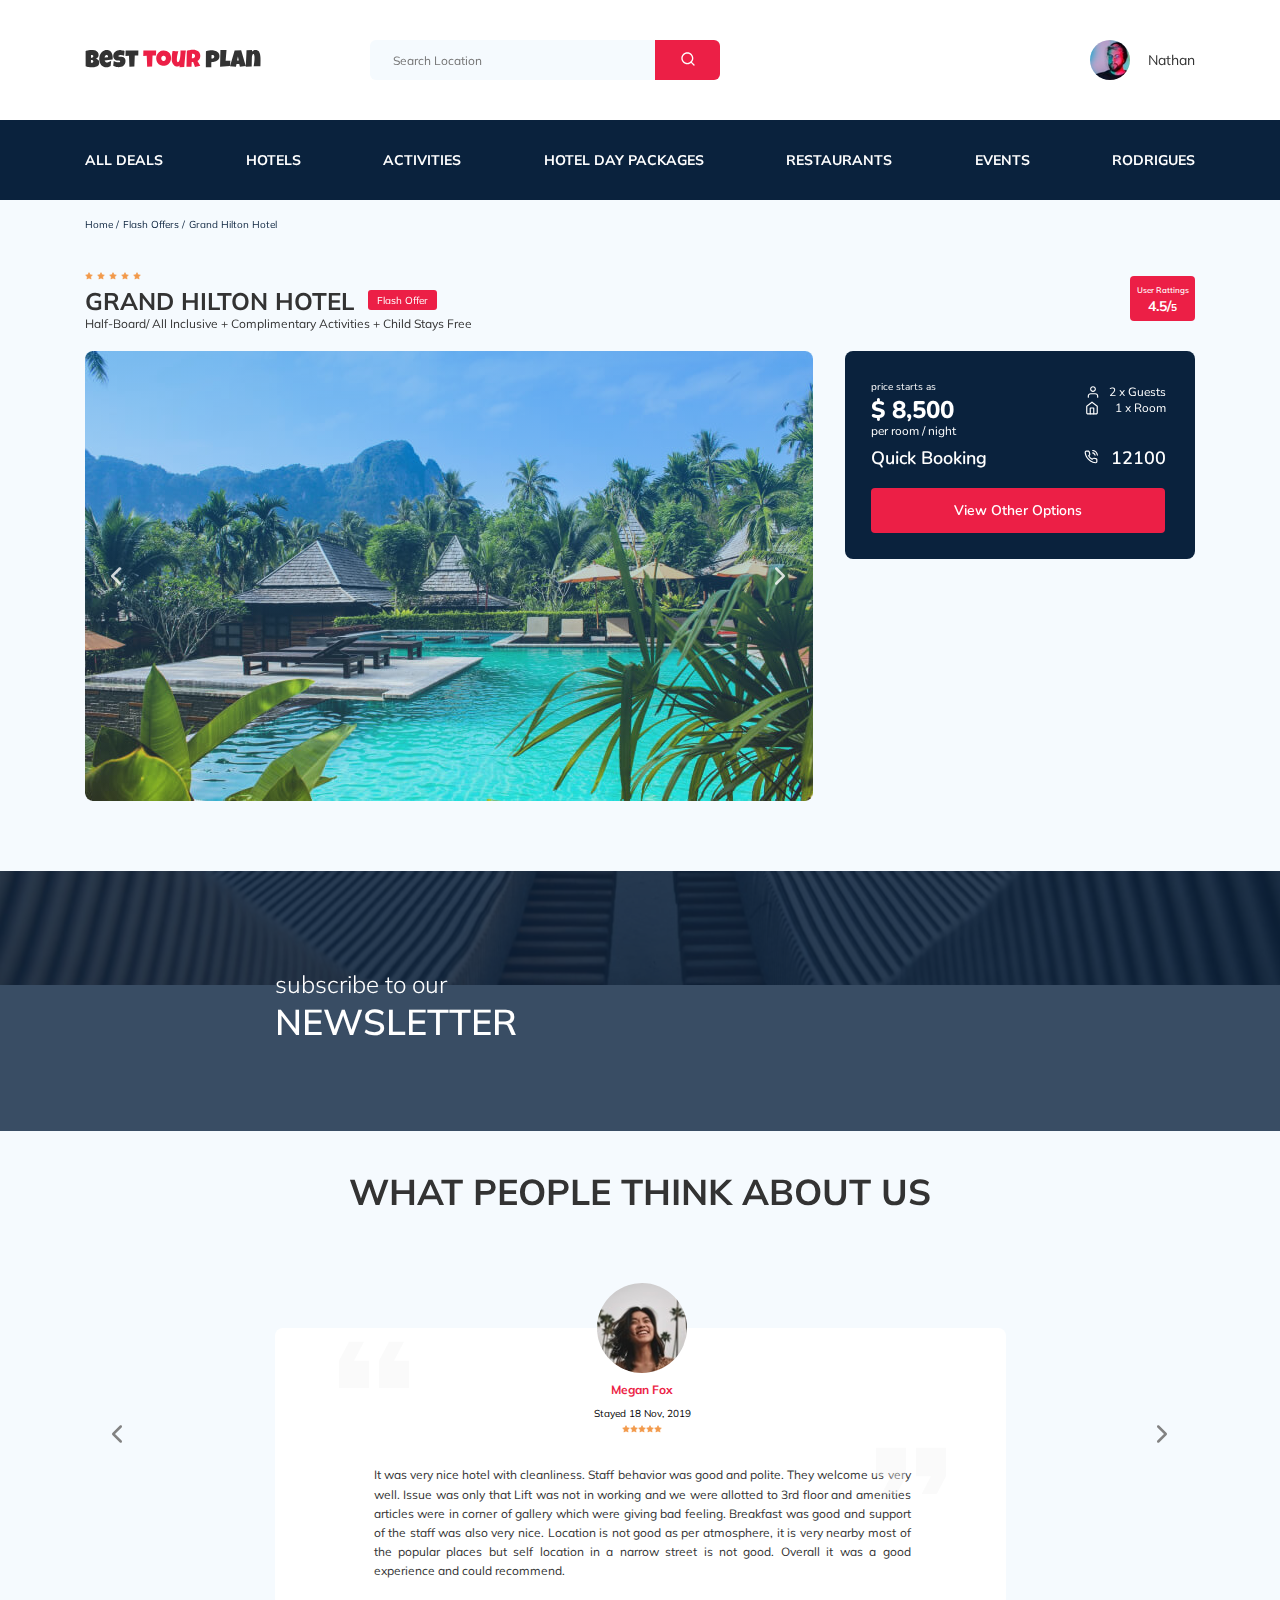
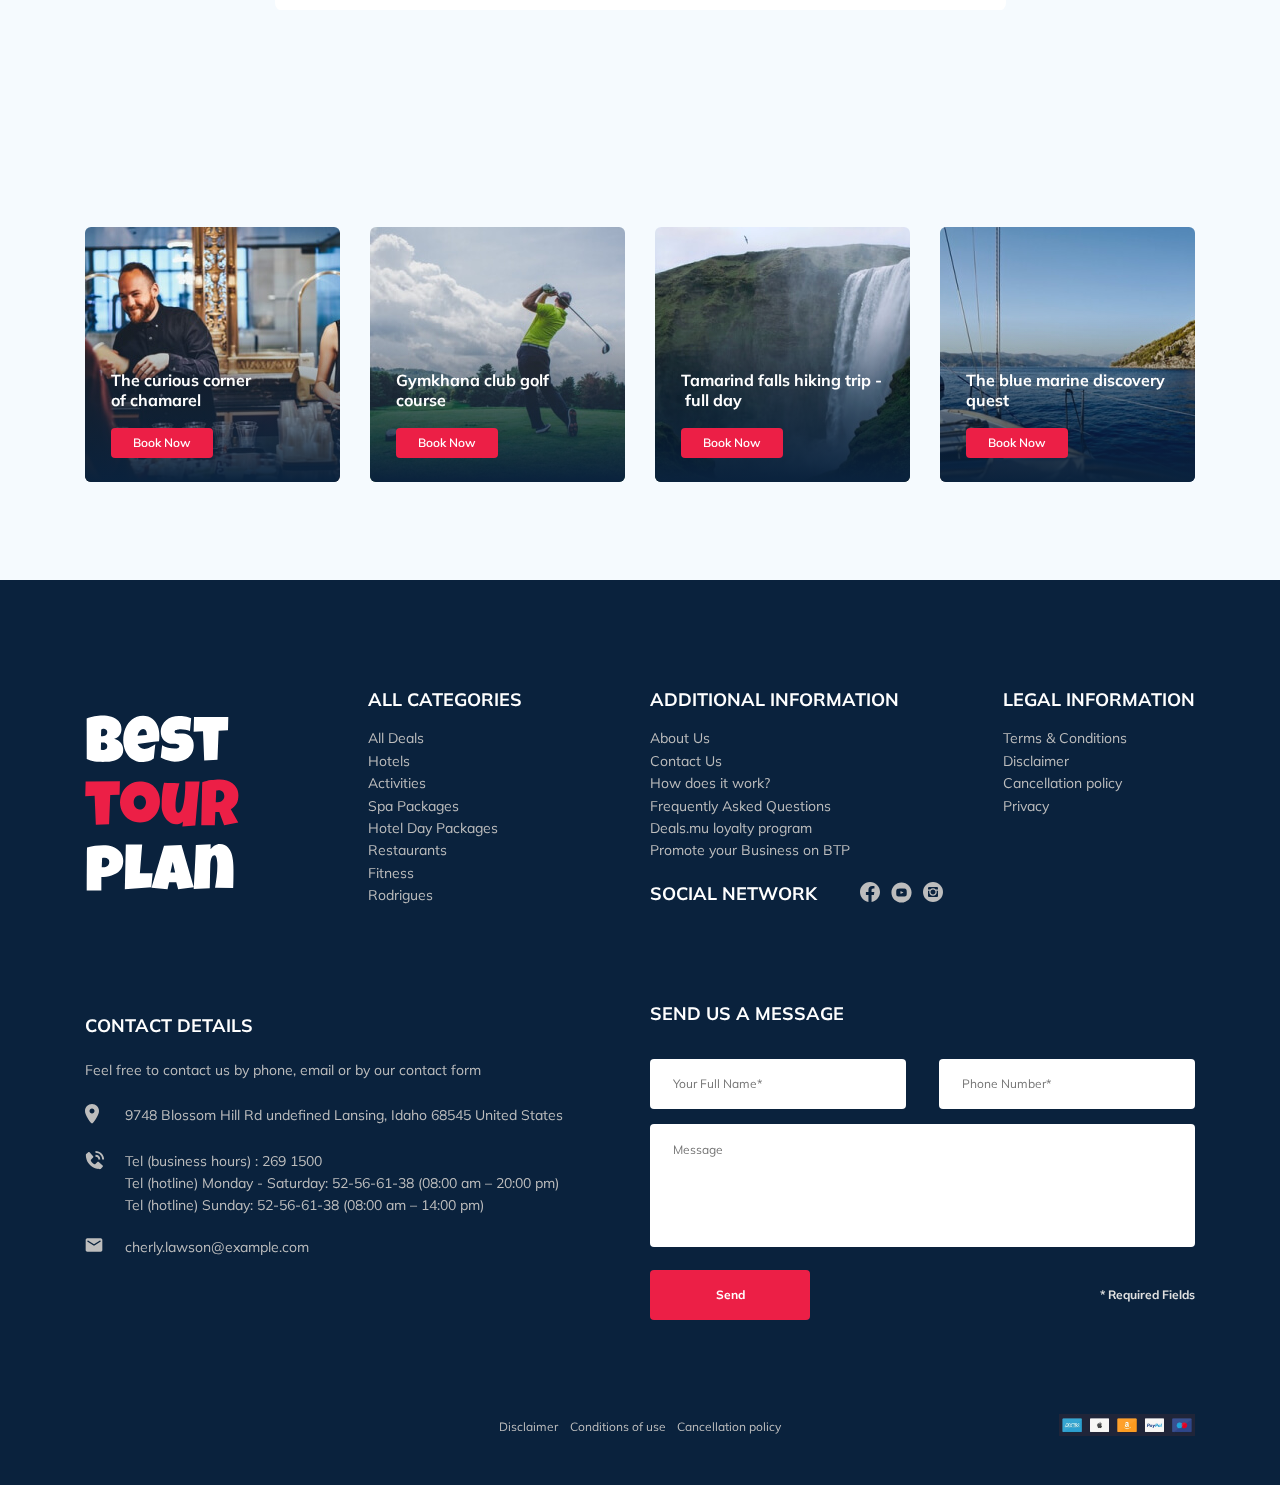
==== commit 48a70f34: "fix: PP in media.sass" ====
--- a/index.html
+++ b/index.html
@@ -292,7 +292,7 @@
             <!-- /.booking -->
             <!-- <div class="map" id="map"> -->
             <iframe
-              class="map__div"
+              class="map"
               src="https://www.google.com/maps/embed?pb=!1m18!1m12!1m3!1d63232.66021140799!2d98.25972257910156!3d7.890752099999999!2m3!1f0!2f0!3f0!3m2!1i1024!2i768!4f13.1!3m3!1m2!1s0x30503b7bfcd9f903%3A0xf7065fac1e3d7c48!2sDoubleTree%20by%20Hilton%20Phuket%20Banthai%20Resort!5e0!3m2!1sru!2sby!4v1642844705952!5m2!1sru!2sby"
               width="347"
               height="210"
@@ -306,330 +306,6 @@
           <!-- /.hotel-right -->
         </div>
         <!-- /.hotel-grid -->
-      </div>
-      <!-- /.container -->
-    </section>
-    <section class="packages">
-      <div class="container">
-        <h2 class="packages-title">Other Packages</h2>
-        <!-- <div class="packages-wrapper"> -->
-        <div class="packages-wrapper">
-          <div class="packages__card">
-            <img
-              class="packages__image packages__image--big"
-              src="img/advisor-card-1.jpg"
-              alt="Trip Advisor Card"
-            />
-            <span class="offer packages__offer packages__offer--big"
-              >Flash Offer</span
-            >
-            <div class="packages__information packages__information--big">
-              <div class="packages__rating">
-                <div class="stars packages__stars">
-                  <img src="img/Star.svg" alt="Star" />
-                  <img src="img/Star.svg" alt="Star" />
-                  <img src="img/Star.svg" alt="Star" />
-                  <img src="img/Star.svg" alt="Star" />
-                  <img src="img/Star.svg" alt="Star" />
-                </div>
-                <h3 class="packages__hotel-title">Hotel Blue Haven</h3>
-              </div>
-              <!-- /.packages__rating -->
-
-              <p class="packages__description">
-                Aute quis duis excepteur excepteur ipsum cat eiusmod consectetur
-                enim laborum magna llit. Ipsum est fugiat velit ea llamco do
-                esse ut in veniam sun in onsequat. Aute quis duis epteur
-                excepteur ipsum occaecat eiusmod nsectetur enim laborum magna
-                mollit. Ipsum est fugiat velit ea ullamco do
-              </p>
-              <div class="packages__room packages__room--big">
-                <div class="packages__text">
-                  <img
-                    src="img/map-pin.svg"
-                    alt="Icon:map-pin"
-                    class="packages__icon"
-                  />
-                  <span class="packages__details"
-                    >1749 Wheeler Ridge Delaware</span
-                  >
-                </div>
-                <div class="packages__text">
-                  <img
-                    src="img/user.svg"
-                    alt="Icon:user"
-                    class="packages__icon"
-                  />
-                  <span class="packages__details">2 x Guests</span>
-                </div>
-                <div class="packages__text">
-                  <img
-                    src="img/room.svg"
-                    alt="Icon: phone"
-                    class="packages__icon"
-                  />
-                  <span class="packages__details">1 x Room</span>
-                </div>
-                <!-- /.packages__text -->
-              </div>
-              <!-- /.packages__room -->
-
-              <div class="packages__booking packages__booking--big">
-                <div class="packages__price">
-                  <span class="packages__old-price">$ 10,500</span>
-                  <span class="packages__pricetag packages__pricetag--big"
-                    >$ 8,500</span
-                  >
-                </div>
-                <!-- /.packages price -->
-
-                <button
-                  class="button packages__button packages__button--big"
-                  data-toggle="modal"
-                >
-                  Book Now
-                </button>
-              </div>
-              <!-- /.packages__booking -->
-            </div>
-            <!-- /.information -->
-          </div>
-
-          <div class="packages__card">
-            <img
-              class="packages__image"
-              src="img/advisor-card-2.jpg"
-              alt="Trip Advisor Card"
-            />
-            <span class="offer packages__offer">Flash Offer</span>
-
-            <div class="packages__information packages__information--small">
-              <h3 class="packages__hotel-title">LUX* Belle Mare</h3>
-
-              <div class="packages__room">
-                <div class="packages__text">
-                  <img
-                    src="img/map-pin.svg"
-                    alt="Icon:map-pin"
-                    class="packages__icon"
-                  />
-                  <span class="packages__details"
-                    >1749 Wheeler Ridge Delaware</span
-                  >
-                </div>
-                <div class="packages__text">
-                  <img
-                    src="img/user.svg"
-                    alt="Icon:user"
-                    class="packages__icon"
-                  />
-                  <span class="packages__details">2 x Guests</span>
-                </div>
-                <div class="packages__text">
-                  <img
-                    src="img/room.svg"
-                    alt="Icon: phone"
-                    class="packages__icon"
-                  />
-                  <span class="packages__details">1 x Room</span>
-                </div>
-                <!-- /.packages__text -->
-              </div>
-              <!-- /.packages__room -->
-
-              <div class="packages__booking">
-                <div class="packages__price">
-                  <span class="packages__old-price">$ 8,500</span>
-                  <span class="packages__pricetag">$ 3,000</span>
-                </div>
-                <!-- /.packages price -->
-
-                <button class="button packages__button" data-toggle="modal">
-                  Book Now
-                </button>
-              </div>
-              <!-- /.packages__booking -->
-            </div>
-            <!-- /.information -->
-          </div>
-
-          <div class="packages__card">
-            <img
-              class="packages__image"
-              src="img/advisor-card-3.jpg"
-              alt="Trip Advisor Card"
-            />
-            <span class="offer packages__offer">Flash Offer</span>
-
-            <div class="packages__information packages__information--small">
-              <h3 class="packages__hotel-title">White Palace</h3>
-
-              <div class="packages__room">
-                <div class="packages__text">
-                  <img
-                    src="img/map-pin.svg"
-                    alt="Icon:map-pin"
-                    class="packages__icon"
-                  />
-                  <span class="packages__details"
-                    >1749 Wheeler Ridge Delaware</span
-                  >
-                </div>
-                <div class="packages__text">
-                  <img
-                    src="img/user.svg"
-                    alt="Icon:user"
-                    class="packages__icon"
-                  />
-                  <span class="packages__details">2 x Guests</span>
-                </div>
-                <div class="packages__text">
-                  <img
-                    src="img/room.svg"
-                    alt="Icon: phone"
-                    class="packages__icon"
-                  />
-                  <span class="packages__details">1 x Room</span>
-                </div>
-                <!-- /.packages__text -->
-              </div>
-              <!-- /.packages__room -->
-
-              <div class="packages__booking">
-                <div class="packages__price">
-                  <span class="packages__old-price">$ 10,500</span>
-                  <span class="packages__pricetag">$ 9,500</span>
-                </div>
-                <!-- /.packages price -->
-
-                <button class="button packages__button" data-toggle="modal">
-                  Book Now
-                </button>
-              </div>
-              <!-- /.packages__booking -->
-            </div>
-            <!-- /.information -->
-          </div>
-
-          <div class="packages__card">
-            <img
-              class="packages__image"
-              src="img/advisor-card-4.jpg"
-              alt="Trip Advisor Card"
-            />
-            <span class="offer packages__offer">Flash Offer</span>
-
-            <div class="packages__information packages__information--small">
-              <h3 class="packages__hotel-title">Luxury Place</h3>
-
-              <div class="packages__room">
-                <div class="packages__text">
-                  <img
-                    src="img/map-pin.svg"
-                    alt="Icon:map-pin"
-                    class="packages__icon"
-                  />
-                  <span class="packages__details"
-                    >1749 Wheeler Ridge Delaware</span
-                  >
-                </div>
-                <div class="packages__text">
-                  <img
-                    src="img/user.svg"
-                    alt="Icon:user"
-                    class="packages__icon"
-                  />
-                  <span class="packages__details">2 x Guests</span>
-                </div>
-                <div class="packages__text">
-                  <img
-                    src="img/room.svg"
-                    alt="Icon: phone"
-                    class="packages__icon"
-                  />
-                  <span class="packages__details">1 x Room</span>
-                </div>
-                <!-- /.packages__text -->
-              </div>
-              <!-- /.packages__room -->
-
-              <div class="packages__booking">
-                <div class="packages__price">
-                  <span class="packages__old-price">$ 4,500</span>
-                  <span class="packages__pricetag">$ 2,500</span>
-                </div>
-                <!-- /.packages price -->
-
-                <button class="button packages__button" data-toggle="modal">
-                  Book Now
-                </button>
-              </div>
-              <!-- /.packages__booking -->
-            </div>
-            <!-- /.information -->
-          </div>
-
-          <div class="packages__card">
-            <img
-              class="packages__image"
-              src="img/advisor-card-5.jpg"
-              alt="Trip Advisor Card"
-            />
-            <span class="offer packages__offer">Flash Offer</span>
-
-            <div class="packages__information packages__information--small">
-              <h3 class="packages__hotel-title">Hotel Five Star</h3>
-
-              <div class="packages__room">
-                <div class="packages__text">
-                  <img
-                    src="img/map-pin.svg"
-                    alt="Icon:map-pin"
-                    class="packages__icon"
-                  />
-                  <span class="packages__details"
-                    >1749 Wheeler Ridge Delaware</span
-                  >
-                </div>
-                <div class="packages__text">
-                  <img
-                    src="img/user.svg"
-                    alt="Icon:user"
-                    class="packages__icon"
-                  />
-                  <span class="packages__details">2 x Guests</span>
-                </div>
-                <div class="packages__text">
-                  <img
-                    src="img/room.svg"
-                    alt="Icon: room"
-                    class="packages__icon"
-                  />
-                  <span class="packages__details">1 x Room</span>
-                </div>
-                <!-- /.packages__text -->
-              </div>
-              <!-- /.packages__room -->
-
-              <div class="packages__booking">
-                <div class="packages__price">
-                  <span class="packages__old-price">$ 6,500</span>
-                  <span class="packages__pricetag">$ 3,500</span>
-                </div>
-                <!-- /.packages price -->
-
-                <button class="button packages__button" data-toggle="modal">
-                  Book Now
-                </button>
-              </div>
-              <!-- /.packages__booking -->
-            </div>
-            <!-- /.information -->
-
-            <!-- </div> -->
-          </div>
-          <!-- /.packages-wrapper -->
-        </div>
       </div>
       <!-- /.container -->
     </section>
@@ -1023,7 +699,7 @@
               <!-- /.footer__input-group -->
               <textarea
                 class="input message footer__message"
-                cols="30"
+                cols="30" rows="6"
                 name="message"
                 placeholder="Message"
               ></textarea>
--- a/css/style.css
+++ b/css/style.css
@@ -1,2 +1,2 @@
-*{-webkit-box-sizing:border-box;box-sizing:border-box}body{font-family:'Mulish', sans-serif;background-color:#F5FAFE;color:#333}.container{max-width:1110px;margin:auto}img{max-width:100%}.booking{font-family:'Nunito', sans-serif}.input{padding:18px 0 18px 23px;height:50px;font-size:12px;line-height:15px;background-color:#fff;color:#BDBDBD;border-radius:4px;border:none;outline:none}.message{font-size:12px;line-height:15px;color:#BDBDBD;background-color:#fff;padding:18px 23px;border-radius:4px;border:none;height:123px;resize:none;outline:none}.button{background:#EC1F46;border-radius:4px;border:none;cursor:pointer;color:#fff}.invalid{color:#EC1F46}label.invalid{position:absolute;left:0;top:-18px;z-index:999;width:100%;padding:6px;border:2px solid #ccc;border-radius:5px;background-color:#BDBDBD;-webkit-box-shadow:0 1px 2px rgba(0,0,0,0.4),0 1px 0 rgba(255,255,255,0.5) inset;box-shadow:0 1px 2px rgba(0,0,0,0.4),0 1px 0 rgba(255,255,255,0.5) inset}label.invalid::after{content:"";position:absolute;left:15px;bottom:-5px;background-color:#BDBDBD;width:10px;height:10px;-webkit-transform:rotate(45deg);transform:rotate(45deg)}/*! normalize.css v8.0.1 | MIT License | github.com/necolas/normalize.css */html{line-height:1.15;-webkit-text-size-adjust:100%}body{margin:0}main{display:block}h1{font-size:2em;margin:0.67em 0}hr{-webkit-box-sizing:content-box;box-sizing:content-box;height:0;overflow:visible}pre{font-family:monospace, monospace;font-size:1em}a{background-color:transparent}abbr[title]{border-bottom:none;text-decoration:underline;-webkit-text-decoration:underline dotted;text-decoration:underline dotted}b,strong{font-weight:bolder}code,kbd,samp{font-family:monospace, monospace;font-size:1em}small{font-size:80%}sub,sup{font-size:75%;line-height:0;position:relative;vertical-align:baseline}sub{bottom:-0.25em}sup{top:-0.5em}img{border-style:none}button,input,optgroup,select,textarea{font-family:inherit;font-size:100%;line-height:1.15;margin:0}button,input{overflow:visible}button,select{text-transform:none}button,[type="button"],[type="reset"],[type="submit"]{-webkit-appearance:button}button::-moz-focus-inner,[type="button"]::-moz-focus-inner,[type="reset"]::-moz-focus-inner,[type="submit"]::-moz-focus-inner{border-style:none;padding:0}button:-moz-focusring,[type="button"]:-moz-focusring,[type="reset"]:-moz-focusring,[type="submit"]:-moz-focusring{outline:1px dotted ButtonText}fieldset{padding:0.35em 0.75em 0.625em}legend{-webkit-box-sizing:border-box;box-sizing:border-box;color:inherit;display:table;max-width:100%;padding:0;white-space:normal}progress{vertical-align:baseline}textarea{overflow:auto}[type="checkbox"],[type="radio"]{-webkit-box-sizing:border-box;box-sizing:border-box;padding:0}[type="number"]::-webkit-inner-spin-button,[type="number"]::-webkit-outer-spin-button{height:auto}[type="search"]{-webkit-appearance:textfield;outline-offset:-2px}[type="search"]::-webkit-search-decoration{-webkit-appearance:none}::-webkit-file-upload-button{-webkit-appearance:button;font:inherit}details{display:block}summary{display:list-item}template{display:none}[hidden]{display:none}.navbar{background-color:#fff}.navbar-top{display:-webkit-box;display:-ms-flexbox;display:flex;-webkit-box-align:center;-ms-flex-align:center;align-items:center;-webkit-box-pack:justify;-ms-flex-pack:justify;justify-content:space-between;padding-top:40px;padding-bottom:40px}.navbar-top__menu-button{display:none}.navbar__search{margin-right:auto;margin-left:108px}.navbar-bottom{background-color:#0A223D}.navbar-menu{padding-top:31px;padding-bottom:31px}.navbar-menu__item--mobile-visible{display:none}.navbar-menu__list{display:-webkit-box;display:-ms-flexbox;display:flex;-webkit-box-pack:justify;-ms-flex-pack:justify;justify-content:space-between;-webkit-box-align:center;-ms-flex-align:center;align-items:center;margin:0;padding:0;list-style-type:none;text-transform:uppercase;font-weight:bold;font-size:14px;line-height:18px}.navbar-menu__link{text-decoration:none;color:#fff}.navbar__search--mobile-hidden{display:block}.navbar__search--mobile-visible{display:-webkit-box;display:-ms-flexbox;display:flex}.logo{width:177px}.search{position:relative;height:40px}.search__input{width:350px;height:100%;padding-left:23px;padding-right:75px;background:#F5FAFE;border:none;border-radius:6px;font-size:12px;line-height:15px;color:#333;outline:none}.search__input ::-webkit-input-placeholder{color:#BDBDBD;font-size:12px;line-height:15px}.search__input :-ms-input-placeholder{color:#BDBDBD;font-size:12px;line-height:15px}.search__input ::-ms-input-placeholder{color:#BDBDBD;font-size:12px;line-height:15px}.search__input ::placeholder{color:#BDBDBD;font-size:12px;line-height:15px}.search__button{position:absolute;top:0;right:0;min-width:65px;max-width:100px;height:100%;background-color:#EC1F46;border:none;border-radius:0 6px 6px 0}.user{display:-webkit-box;display:-ms-flexbox;display:flex;-webkit-box-align:center;-ms-flex-align:center;align-items:center;text-decoration:none;color:inherit}.user__avatar{width:40px;height:40px;border-radius:50%;-o-object-fit:cover;object-fit:cover}.user__name{margin-left:18px;font-size:14px;line-height:18px}.breadcrumb{padding-top:18px;padding-bottom:18px}.breadcrumb-list{display:-webkit-box;display:-ms-flexbox;display:flex;-webkit-box-align:center;-ms-flex-align:center;align-items:center;margin:0;padding:0;list-style:none;font-size:10px;line-height:13px;color:#0A223D}.breadcrumb-list__item:not(:last-child)::after{content:"/";margin-right:4px}.breadcrumb-list__link{text-decoration:none;color:inherit}.hotel{padding-top:16px;padding-bottom:70px}.hotel-info{display:-webkit-box;display:-ms-flexbox;display:flex;-webkit-box-align:center;-ms-flex-align:center;align-items:center;-webkit-box-pack:justify;-ms-flex-pack:justify;justify-content:space-between;margin-bottom:20px}.hotel-wrapper{display:-webkit-box;display:-ms-flexbox;display:flex;-ms-flex-wrap:wrap;flex-wrap:wrap;-webkit-box-align:center;-ms-flex-align:center;align-items:center;-webkit-box-pack:justify;-ms-flex-pack:justify;justify-content:space-between;max-width:352px}.hotel-name{font-weight:bold;font-size:24px;line-height:30px;margin-top:3px;margin-bottom:0;color:#333}.hotel-grid{display:-webkit-box;display:-ms-flexbox;display:flex;-webkit-box-pack:justify;-ms-flex-pack:justify;justify-content:space-between}.hotel-right{display:-webkit-box;display:-ms-flexbox;display:flex;-webkit-box-orient:vertical;-webkit-box-direction:normal;-ms-flex-direction:column;flex-direction:column;-webkit-box-pack:justify;-ms-flex-pack:justify;justify-content:space-between;-webkit-box-align:center;-ms-flex-align:center;align-items:center}.hotel-slider{width:728px;height:450px;position:relative;border-radius:8px;margin:0}.hotel-slider__item{width:100%;height:100%;overflow:hidden}.hotel-slider__item::after{position:absolute;content:"";width:100%;height:100%;top:0;left:0;right:0;background:-webkit-gradient(linear, left top, left bottom, from(rgba(0,122,223,0.48)), to(rgba(255,255,255,0.128)));background:linear-gradient(180deg, rgba(0,122,223,0.48) 0%, rgba(255,255,255,0.128) 100%);z-index:10}.hotel-slider__button{width:30px;height:30px;-webkit-transform:translateY(-50%);transform:translateY(-50%);z-index:99;cursor:pointer;position:absolute;border:none;background-repeat:no-repeat;background-position:center;background-size:10px;background-color:transparent}.hotel-slider__button--prev{top:50%;margin-left:16px;background-image:url(../img/stroke-prev.svg)}.hotel-slider__button--next{top:50%;right:0;margin-right:18px;background-image:url(../img/stroke-next.svg)}.stars{-ms-flex-preferred-size:100%;flex-basis:100%}.offer{padding:4px 9px;font-size:10px;line-height:13px;color:#fff;background-color:#EC1F46;border-radius:3px;max-height:20px}.description{margin:0;font-size:12px;line-height:15px}.rating{max-width:65px;min-height:45px;padding-top:2px;padding-bottom:6px;background:#EC1F46;border-radius:4px;color:#fff;text-align:center}.rating__text{font-weight:600;font-size:8px;line-height:10px}.rating__counter{font-weight:700;font-size:14px;line-height:18px}.rating__small{font-size:10px;line-height:13px}.swiper-slide__image{-o-object-fit:cover;object-fit:cover;width:100%}.swiper-wrapper{position:relative}.booking{width:350px;background:#0A223D;border-radius:8px;padding:29px 29px 26px 26px;color:#fff}.booking__info{display:-webkit-box;display:-ms-flexbox;display:flex;-webkit-box-pack:justify;-ms-flex-pack:justify;justify-content:space-between;-webkit-box-align:start;-ms-flex-align:start;align-items:start;margin-bottom:9px}.booking__price{display:-webkit-box;display:-ms-flexbox;display:flex;-webkit-box-orient:vertical;-webkit-box-direction:normal;-ms-flex-direction:column;flex-direction:column;-webkit-box-pack:justify;-ms-flex-pack:justify;justify-content:space-between}.booking__start{font-size:10px;line-height:14px}.booking__pricetag{font-weight:800;font-size:24px;line-height:32px}.booking__per-room{font-size:12px;line-height:11px}.booking__text{font-size:12px;line-height:16px;display:-webkit-box;display:-ms-flexbox;display:flex;-webkit-box-pack:justify;-ms-flex-pack:justify;justify-content:space-between;-webkit-box-align:center;-ms-flex-align:center;align-items:center}.booking__room{margin-top:4px}.booking__description{margin-left:9px}.booking__button{padding:13px 83px;font-weight:600;font-size:14px;line-height:19px}.call-center{display:-webkit-box;display:-ms-flexbox;display:flex;-webkit-box-pack:justify;-ms-flex-pack:justify;justify-content:space-between;-webkit-box-align:center;-ms-flex-align:center;align-items:center;font-weight:600;font-size:18px;line-height:25px;margin-bottom:17px}.call-center__number{text-decoration:none;color:inherit;margin-left:8px}.map{width:347px;height:213px;border-radius:10px;overflow:hidden}.map__div{border-radius:10px;overflow:hidden}.packages{padding:40px 0 70px 0}.packages-title{margin-top:0;margin-bottom:64px;font-weight:bold;font-size:36px;line-height:45px;text-align:center;text-transform:uppercase}.packages-wrapper{display:-ms-grid;display:grid;-ms-grid-columns:(350px)[3];grid-template-columns:repeat(3, 350px);-ms-grid-rows:500px 500px;grid-template-rows:500px 500px;grid-gap:30px}.packages__card{position:relative;overflow:hidden;border-radius:8px}.packages__card:nth-child(1){-ms-grid-column:1;-ms-grid-column-span:2;grid-column:1 / 3}.packages__offer{position:absolute;top:26px;left:0;border-radius:0 4px 4px 0;font-weight:600;font-size:8px;line-height:10px}.packages__offer--big{padding:8px 22px 7px 11px;font-weight:600;font-size:12px;line-height:15px;max-height:30px}.packages__information{display:-webkit-box;display:-ms-flexbox;display:flex;-webkit-box-orient:vertical;-webkit-box-direction:normal;-ms-flex-direction:column;flex-direction:column;-webkit-box-pack:justify;-ms-flex-pack:justify;justify-content:space-between;background:#0A223D;position:absolute;top:0;right:0;bottom:0;height:100%;color:#fff}.packages__information--big{padding:38px 21px 30px 44px;left:50%}.packages__information--small{position:absolute;left:0;right:0;bottom:0;top:50%;width:100%;height:50%;padding:30px 21px 25px 32px}.packages__stars{margin-bottom:2px}.packages__image{position:absolute;top:0;left:0;right:0;bottom:0;-o-object-fit:cover;object-fit:cover;width:100%;height:50%}.packages__image--big{width:50%;height:100%}.packages__hotel-title{margin:0;font-weight:bold;font-size:18px;line-height:23px}.packages__description{margin:0;margin-top:-15px;font-weight:normal;font-size:14px;line-height:160.6%}.packages__room{max-height:67px;display:-webkit-box;display:-ms-flexbox;display:flex;-webkit-box-orient:vertical;-webkit-box-direction:normal;-ms-flex-direction:column;flex-direction:column;-webkit-box-pack:justify;-ms-flex-pack:justify;justify-content:space-between}.packages__text{margin-bottom:11px;display:-webkit-box;display:-ms-flexbox;display:flex;-webkit-box-pack:start;-ms-flex-pack:start;justify-content:flex-start;-webkit-box-align:center;-ms-flex-align:center;align-items:center;gap:15px;max-width:203px}.packages__details{font-weight:normal;font-size:12px;line-height:15px}.packages__booking{display:-webkit-box;display:-ms-flexbox;display:flex;-webkit-box-pack:justify;-ms-flex-pack:justify;justify-content:space-between;-webkit-box-align:end;-ms-flex-align:end;align-items:flex-end}.packages__old-price{font-weight:normal;font-size:14px;line-height:18px;-webkit-text-decoration-line:line-through;text-decoration-line:line-through}.packages__pricetag{display:block;font-weight:bold;font-size:24px;line-height:41px}.packages__button{padding:11px 26px;font-weight:600;font-size:14px;line-height:19px}.newsletter{position:relative;padding:98px 0 87px 0;data-parallax:scroll}.newsletter:before{content:"";position:absolute;top:0;left:0;right:0;bottom:0;width:100%;height:100%;background-color:rgba(10,34,61,0.8)}.newsletter-wrapper{position:relative;margin:auto;display:-webkit-box;display:-ms-flexbox;display:flex;-webkit-box-pack:justify;-ms-flex-pack:justify;justify-content:space-between;-webkit-box-align:center;-ms-flex-align:center;align-items:center;width:731px}.newsletter-title{margin:0;font-weight:300;font-size:24px;line-height:30px;color:#fff}.newsletter-title__strong{display:block;font-weight:600;font-size:36px;line-height:45px;text-transform:uppercase}.newsletter__search{height:100%}.newsletter__input{width:350px;background-color:#fff;padding:19px 75px 18px 33px;font-weight:300;font-size:14px;line-height:18px}.search__button{font-weight:bold;font-size:12px;line-height:15px;color:#fff}.reviews{padding-top:40px;padding-bottom:70px}.reviews__title{margin-top:0;margin-bottom:70px;font-weight:bold;font-size:36px;line-height:42px;text-align:center;text-transform:uppercase}.reviews-slider__text{margin-top:32px;margin-bottom:0}.reviews-slider__item{position:relative;display:-webkit-box;display:-ms-flexbox;display:flex;-webkit-box-orient:vertical;-webkit-box-direction:normal;-ms-flex-direction:column;flex-direction:column;-webkit-box-align:center;-ms-flex-align:center;align-items:center;max-width:731px;margin:45px auto 0;background-color:#fff;border-radius:8px;padding:0 95px 30px 99px}.reviews-slider__item::before{position:absolute;content:"";width:70px;height:47px;top:13px;left:64px;background-image:url(../img/quotes-left.svg);background-repeat:no-repeat}.reviews-slider__item::after{position:absolute;content:"";width:70px;height:47px;top:119px;right:60px;background-image:url(../img/quotes-right.svg);background-repeat:no-repeat}.reviews-slider__profile{display:-webkit-box;display:-ms-flexbox;display:flex;-webkit-box-orient:vertical;-webkit-box-direction:normal;-ms-flex-direction:column;flex-direction:column;-webkit-box-align:center;-ms-flex-align:center;align-items:center;margin-top:-45px}.reviews-slider__avatar{width:90px;height:90px;border-radius:50%;-o-object-fit:cover;object-fit:cover;margin-bottom:9px}.reviews-slider__username{font-style:normal;font-weight:bold;font-size:12px;line-height:15px;color:#EC1F46;margin-bottom:10px}.reviews-slider__date{font-weight:normal;font-size:10px;line-height:13px;margin-bottom:5px;color:#000000}.reviews-slider__rating{display:-webkit-box;display:-ms-flexbox;display:flex;-webkit-box-align:center;-ms-flex-align:center;align-items:center}.reviews-slider__text{font-size:12px;line-height:160%;text-align:justify}.reviews-slider__button{width:30px;height:30px;-webkit-transform:translateY(-50%);transform:translateY(-50%);z-index:99;cursor:pointer;position:absolute;border:none;background-repeat:no-repeat;background-position:center;background-size:10px;background-color:transparent}.reviews-slider__button--prev{top:46%;margin-left:17px;background-image:url(../img/arrow-prev.svg)}.reviews-slider__button--next{top:46%;right:0;margin-right:18px;background-image:url(../img/arrow-next.svg)}.activities{padding:60px 0 98px 0}.activities-title{margin-top:0;margin-bottom:57px;font-weight:bold;font-size:24px;line-height:30px;text-transform:uppercase;color:#000}.activities-wrapper{display:-webkit-box;display:-ms-flexbox;display:flex;-webkit-box-pack:justify;-ms-flex-pack:justify;justify-content:space-between;-webkit-box-align:center;-ms-flex-align:center;align-items:center}.card{position:relative;padding:24px 26px;display:-webkit-box;display:-ms-flexbox;display:flex;-webkit-box-orient:vertical;-webkit-box-direction:normal;-ms-flex-direction:column;flex-direction:column;-webkit-box-align:start;-ms-flex-align:start;align-items:flex-start;width:255px;min-height:255px;border-radius:6px;overflow:hidden}.card::before{content:"";position:absolute;top:0;left:0;right:0;bottom:0;background:linear-gradient(179.83deg, rgba(196,196,196,0) 35.34%, #0A223D 99.85%);z-index:-1}.card__image{width:100%;height:100%;position:absolute;top:0;left:0;right:0;bottom:0;-o-object-fit:cover;object-fit:cover;z-index:-2}.card__title{margin-top:auto;margin-bottom:18px;font-weight:bold;font-size:16px;line-height:20px;color:#fff}.card__button{padding:7px 22px;font-weight:600;font-size:12px;line-height:16px;color:#fff;background:#EC1F46;border-radius:4px;border:none;cursor:pointer}.footer{padding-top:108px;padding-bottom:46px;background-color:#0A223D;color:#BDBDBD}.footer-wrapper{display:-ms-grid;display:grid;-ms-grid-columns:(minmax(min-content, 1fr))[4];grid-template-columns:repeat(4, minmax(-webkit-min-content, 1fr));grid-template-columns:repeat(4, minmax(min-content, 1fr));grid-auto-rows:minmax(40px, -webkit-min-content);grid-auto-rows:minmax(40px, min-content);grid-gap:20px;margin-bottom:94px;-webkit-box-align:start;-ms-flex-align:start;align-items:start}.footer__logo{-ms-grid-row:1;-ms-grid-row-span:2;grid-row:1/3;-ms-flex-item-align:center;-ms-grid-row-align:center;align-self:center;width:166px}.footer__categories{-ms-grid-row:1;-ms-grid-row-span:3;grid-row:1/4}.footer__title{margin-top:0;margin-bottom:16px;color:#fff;font-weight:bold;font-size:18px;line-height:23px;text-transform:uppercase}.footer__title--mb-3{margin-bottom:34px}.footer__title-social{margin:0 43px 0 0}.footer__ul{margin:0;padding:0;list-style:none}.footer__item{display:-webkit-box;display:-ms-flexbox;display:flex;-webkit-box-align:start;-ms-flex-align:start;align-items:flex-start;font-weight:normal;font-size:14px;line-height:160%}.footer__item--mb-2{margin-bottom:26px}.footer__link{text-decoration:none;color:inherit}.footer__social{-ms-grid-row:2;-ms-grid-row-span:1;grid-row:2 / 3;grid-column:span 2;display:-webkit-box;display:-ms-flexbox;display:flex}.footer__social-links{display:-webkit-box;display:-ms-flexbox;display:flex;-webkit-box-align:center;-ms-flex-align:center;align-items:center;-webkit-box-pack:justify;-ms-flex-pack:justify;justify-content:space-between;min-width:83px}.footer__contact{-ms-grid-column:1;-ms-grid-column-span:2;grid-column:1/3;padding-top:12px}.footer__text{font-size:14px;line-height:160%;color:#BDBDBD}.footer__icon-wrapper{min-width:40px}.footer__contact-form{grid-column:span 2}.footer__form{display:-webkit-box;display:-ms-flexbox;display:flex;-webkit-box-align:center;-ms-flex-align:center;align-items:center;-webkit-box-pack:justify;-ms-flex-pack:justify;justify-content:space-between;-ms-flex-wrap:wrap;flex-wrap:wrap}.footer__input{width:100%;color:#333}.footer__input-group{position:relative;-ms-flex-preferred-size:47%;flex-basis:47%;margin-bottom:15px}.footer__message{margin-bottom:23px;-ms-flex-preferred-size:100%;flex-basis:100%;color:#333}.footer__button{padding:17px 65px;min-width:160px;min-height:50px;font-weight:bold;font-size:12px;line-height:15px;background-color:#EC1F46;color:#fff;border-radius:4px}.footer__required{font-weight:bold;font-size:12px;line-height:15px;color:#E0E0E0}.footer-bottom{display:-webkit-box;display:-ms-flexbox;display:flex;-webkit-box-pack:end;-ms-flex-pack:end;justify-content:end;-webkit-box-align:center;-ms-flex-align:center;align-items:center}.footer-bottom__list{margin:0 278px 0 0;padding:0;display:-webkit-box;display:-ms-flexbox;display:flex;-webkit-box-pack:justify;-ms-flex-pack:justify;justify-content:space-between;width:282px;list-style:none}.footer-bottom__item{font-weight:normal;font-size:12px;line-height:15px}.footer-bottom__link{text-decoration:none;color:inherit}.footer-bottom__partners{max-width:136px}.thankyou-message{font-size:15px;margin-bottom:40px}.button__return{text-decoration:none;padding:10px 15px}.modal__overlay{position:fixed;top:0;left:0;right:0;bottom:0;z-index:100;background-color:rgba(0,143,223,0.39);visibility:hidden;opacity:0;-webkit-transition:opacity 0.2s;transition:opacity 0.2s}.modal__overlay--visible{visibility:visible;opacity:1;overflow-y:hidden}.modal__dialog{position:fixed;top:50%;left:50%;padding:33px 88px;max-width:478px;-webkit-transform:translate(-50%, -50%);transform:translate(-50%, -50%);background:#0A223D;color:#fff;border-radius:8px;z-index:101;visibility:hidden;opacity:0;-webkit-transition:opacity 0.2s;transition:opacity 0.2s}.modal__dialog--visible{visibility:visible;opacity:1;overflow-y:hidden}.modal__close{position:absolute;top:17px;right:18px;text-decoration:none;cursor:pointer}.modal__form{display:-webkit-box;display:-ms-flexbox;display:flex;-webkit-box-align:center;-ms-flex-align:center;align-items:center;-webkit-box-pack:justify;-ms-flex-pack:justify;justify-content:space-between;-ms-flex-wrap:wrap;flex-wrap:wrap}.modal__title{margin:0;font-style:normal;font-weight:bold;font-size:18px;line-height:23px;text-transform:uppercase;text-align:center}.modal__input{width:100%;margin-top:15px}.modal__input-group{position:relative;width:100%}.modal__message{width:100%;min-height:123px;margin-top:15px}.modal__button{margin-top:15px;padding:18px 65px;font-weight:bold;font-size:12px;line-height:15px}.modal__required{font-weight:bold;font-size:12px;line-height:15px;color:#E0E0E0}@media (max-width: 1200px){.container{max-width:960px}.hotel-slider{width:590px}.swiper-slide__image{height:100%;width:100%}.card{width:230px;height:230px}.reviews-slider__item{width:700px}.packages-wrapper{display:-ms-grid;display:grid;-ms-grid-columns:(309px)[auto-fill];grid-template-columns:repeat(auto-fill, 309px);-ms-grid-rows:460px 460px;grid-template-rows:460px 460px;grid-gap:16px}.packages__booking{-ms-flex-wrap:wrap;flex-wrap:wrap;gap:6px}}@media (max-width: 992px){.container{max-width:700px}.logo{width:132px}.navbar__search{margin-left:auto;margin-right:74px}.navbar-top{padding-top:30px;padding-bottom:30px}.navbar-menu{padding-top:22px;padding-bottom:23px}.navbar-menu__list{font-size:12px;line-height:15px;-ms-flex-pack:distribute;justify-content:space-around}.search__input{max-width:340px}.hotel{padding-bottom:60px}.hotel__slider{margin-bottom:30px}.hotel-grid{-webkit-box-orient:vertical;-webkit-box-direction:normal;-ms-flex-direction:column;flex-direction:column}.hotel-right{-webkit-box-orient:horizontal;-webkit-box-direction:normal;-ms-flex-direction:row;flex-direction:row}.swiper{width:700px}.booking{width:340px;padding-right:22px;padding-left:23px}.booking__pricetag{line-height:29px}.map{height:210px}.packages{padding-top:20px}.packages-wrapper{display:-ms-grid;display:grid;-ms-grid-columns:(340px)[auto-fill];grid-template-columns:repeat(auto-fill, 340px);-ms-grid-rows:460px 460px 460px;grid-template-rows:460px 460px 460px;grid-gap:16px}.packages:nth-child(2){-ms-grid-column:1;grid-column:1}.packages-title{font-size:30px;line-height:38px;margin-bottom:50px}.newsletter{padding-top:92px;padding-bottom:93px}.newsletter-wrapper{width:100%}.reviews{padding-bottom:60px}.reviews__title{font-size:30px;line-height:38px;margin-bottom:50px}.reviews-slider__item{max-width:579px;padding:0 60px 30px 64px}.reviews-slider__item:before,.reviews-slider__item::after{display:none}.reviews-slider__profile{margin-bottom:32px}.reviews-slider__text{margin:0}.reviews-slider__button--prev{top:45%;margin-left:0}.reviews-slider__button--next{top:45%;margin-right:0}.activities{padding-bottom:50px}.activities-wrapper{-ms-flex-wrap:wrap;flex-wrap:wrap}.activities__card{margin-bottom:20px}.card{width:339px;height:255px}.footer{padding-top:73px;padding-bottom:33px}.footer__input-group{-ms-flex-preferred-size:47%;flex-basis:47%}.footer-wrapper{grid-gap:47px;margin-bottom:63px}.footer__logo{-ms-grid-row:1;-ms-grid-row-span:1;grid-row:1/2;-ms-flex-item-align:start;-ms-grid-row-align:start;align-self:start;width:95px}.footer__categories{-ms-grid-row:2;-ms-grid-row-span:1;grid-row:2/3}.footer__information{grid-column:span 2}.footer__social{-ms-grid-row:1;-ms-grid-row-span:1;grid-row:1/2;grid-column:span 3;-ms-flex-item-align:center;-ms-grid-row-align:center;align-self:center}.footer__contact{grid-column:span 4}.footer__contact-form{-ms-grid-row:4;grid-row:4;grid-column:span 3}}@media (max-width: 767px){body{padding-top:78px}.container{max-width:576px;width:92%}.navbar--mobile-fixed{position:fixed;top:0;left:0;right:0;z-index:99}.navbar-bottom{display:none;position:fixed;top:68px;bottom:0;left:0;right:0}.navbar-bottom--visible{display:block;overflow:auto}.navbar-menu{padding-top:31px}.navbar-menu__list{-webkit-box-orient:vertical;-webkit-box-direction:normal;-ms-flex-direction:column;flex-direction:column}.navbar-menu__item{margin-bottom:20px}.navbar-menu__item--mobile-visible{display:-webkit-box;display:-ms-flexbox;display:flex}.navbar__search{margin-right:0}.navbar__search--mobile-hidden{display:none}.navbar__search--mobile-visible{margin-bottom:19px}.navbar__user--mobile-visible{margin-bottom:7px;-webkit-box-orient:vertical;-webkit-box-direction:normal;-ms-flex-direction:column;flex-direction:column;-webkit-box-align:center;-ms-flex-align:center;align-items:center}.navbar__user--mobile-hidden{display:none}.user__name--mobile-visible{margin:0;font-style:normal;font-weight:normal;font-size:14px;line-height:18px;text-transform:none;color:#fff}.menu-button{display:-webkit-box;display:-ms-flexbox;display:flex;-webkit-box-orient:vertical;-webkit-box-direction:normal;-ms-flex-direction:column;flex-direction:column;-webkit-box-pack:justify;-ms-flex-pack:justify;justify-content:space-between;-webkit-box-align:center;-ms-flex-align:center;align-items:center;width:16px;height:11px;padding:0;border:none;background-color:#fff;cursor:pointer}.menu-button__line{width:16px;height:1px;background-color:#333}.swiper{width:100%}.hotel-slider__item{margin-bottom:20px}.hotel-right{-webkit-box-orient:vertical;-webkit-box-direction:normal;-ms-flex-direction:column;flex-direction:column}.hotel-info{padding-bottom:20px;margin-bottom:18px}.packages-wrapper{display:-ms-grid;display:grid;-ms-grid-columns:(1fr)[2];grid-template-columns:repeat(2, 1fr);-ms-grid-rows:(1fr)[auto-fit];grid-template-rows:repeat(auto-fit, 1fr);grid-gap:10px}.packages__card:nth-child(1){grid-column:span 2}.packages__card:nth-child(2){-ms-grid-row:2;grid-row:2}.packages__image--big{width:100%;height:50%}.packages__offer{padding:8px 12px 7px 11px;font-weight:600;font-size:12px;line-height:15px;max-height:30px}.packages__information{position:absolute;left:0;right:0;bottom:0;top:50%;width:100%;height:50%;padding:10px 15px 15px 15px}.packages__room--big{-webkit-box-orient:horizontal;-webkit-box-direction:normal;-ms-flex-direction:row;flex-direction:row;-ms-flex-wrap:wrap;flex-wrap:wrap}.packages__stars{display:none}.packages__text{margin-bottom:5px}.booking{padding-right:21px;padding-left:22px;width:100%;margin-bottom:20px}.booking__button{padding:13px 54px;width:100%}.booking__pricetag{line-height:32px}.activities{padding-top:40px;padding-bottom:60px}.activities-wrapper{-ms-flex-wrap:wrap;flex-wrap:wrap}.map{width:100%}.map__div{width:100%}.newsletter{padding-top:76px;padding-bottom:83px}.newsletter-wrapper{-ms-flex-wrap:wrap;flex-wrap:wrap;width:100%}.newsletter-title{font-size:20px;line-height:25px;margin-bottom:37px}.newsletter-title__strong{margin-top:5px;font-size:30px;line-height:38px}.search__input{width:280px;padding-left:20px}.card{width:48%}.card__title{font-size:18px;line-height:23px}.footer-wrapper{-ms-grid-columns:(minmax(min-content, 1fr))[6];grid-template-columns:repeat(6, minmax(-webkit-min-content, 1fr));grid-template-columns:repeat(6, minmax(min-content, 1fr));grid-gap:20px}.footer__categories{-ms-grid-row:2;-ms-grid-row-span:1;grid-row:2/3;grid-column:span 2}.footer__social{grid-column:span 4}.footer__information{-ms-grid-column:3;-ms-grid-column-span:2;grid-column:3/5}.footer__contact{-ms-grid-row:3;grid-row:3;grid-column:span 6}.footer__contact-form{grid-column:span 6}.footer__legal{grid-column:span 2}.footer__input-group{-ms-flex-preferred-size:100%;flex-basis:100%}.footer-bottom{display:-webkit-box;display:-ms-flexbox;display:flex;-webkit-box-orient:vertical;-webkit-box-direction:normal;-ms-flex-direction:column;flex-direction:column;-webkit-box-align:start;-ms-flex-align:start;align-items:flex-start}.footer-bottom__list{margin:0}.modal__dialog{padding:33px 50px}}@media (max-width: 576px){.container{width:88%}.navbar-top{padding-top:22px;padding-bottom:28.5px}.navbar-top__menu-button{margin-top:5px}.logo{width:99px}.hotel{padding-top:5px;padding-bottom:40px}.hotel-info__text{width:95%}.hotel-name{-ms-flex-preferred-size:100%;flex-basis:100%;margin-top:10px}.rating{display:none}.offer{-webkit-box-ordinal-group:0;-ms-flex-order:-1;order:-1}.stars{-ms-flex-preferred-size:auto;flex-basis:auto}.hotel-right{-webkit-box-orient:vertical;-webkit-box-direction:normal;-ms-flex-direction:column;flex-direction:column}.hotel-info{padding-bottom:20px;margin-bottom:18px}.hotel-slider{height:179px;margin-bottom:20px}.hotel-slider__button{width:11.5px;height:12px;background-size:5px}.hotel-slider__button--prev{margin-left:6px}.hotel-slider__button--next{margin-right:7px}.booking{padding-right:21px;padding-left:22px;width:100%;margin-bottom:20px}.booking__button{padding:13px 54px}.booking__text{margin-bottom:8px}.booking__per-room{line-height:14px}.map{height:173px}.map__div{width:100%;height:100%}.packages-title{font-size:18px;line-height:23px;margin-bottom:40px}.packages-wrapper{display:-ms-grid;display:grid;-ms-grid-columns:1fr;grid-template-columns:1fr;grid-auto-rows:470px}.packages__card:nth-child(1){grid-column:span 1}.packages__information--big{top:40%;height:60%}.packages__description{overflow:hidden;text-overflow:ellipsis;white-space:nowrap}.packages__room--big{-webkit-box-orient:vertical;-webkit-box-direction:normal;-ms-flex-direction:column;flex-direction:column;-webkit-box-pack:justify;-ms-flex-pack:justify;justify-content:space-between}.packages__price{margin-bottom:15px}.packages__booking{-webkit-box-align:center;-ms-flex-align:center;align-items:center}.packages__booking--big{-ms-flex-wrap:nowrap;flex-wrap:nowrap}.reviews{padding-bottom:50px}.reviews__title{width:93%;font-size:18px;line-height:23px;margin-bottom:42px}.reviews-slider__item{padding:0 29px 36px 33px;width:100%}.reviews-slider__button--prev{top:8%;margin-left:35px;background-image:url(../img/arrow-prev.svg)}.reviews-slider__button--next{top:8%;right:0;margin-right:38px;background-image:url(../img/arrow-next.svg)}.activities{padding-bottom:40px}.activities-title{font-size:18px;line-height:23px;margin-bottom:36px}.activities__card{margin:0 auto 20px}.card{width:339px}.footer-wrapper{-ms-grid-columns:1fr;grid-template-columns:1fr}.footer__logo{-ms-grid-row:1;grid-row:1;-ms-grid-column:1;grid-column:1}.footer__social{-ms-grid-row:2;grid-row:2;-ms-grid-column:1;grid-column:1;-ms-flex-wrap:wrap;flex-wrap:wrap}.footer__list{-ms-grid-row:3;grid-row:3;-ms-grid-column:1;grid-column:1}.footer__information{-ms-grid-row:4;grid-row:4;-ms-grid-column:1;grid-column:1}.footer__categories{-ms-grid-row:5;grid-row:5;-ms-grid-column:1;grid-column:1}.footer__contact{-ms-grid-row:6;grid-row:6;-ms-grid-column:1;grid-column:1}.footer__contact-form{-ms-grid-row:7;grid-row:7;grid-column:span 1}.footer__input-group{width:100%}.footer__message{margin-bottom:15px;width:100%}.footer__form{-webkit-box-orient:vertical;-webkit-box-direction:normal;-ms-flex-direction:column;flex-direction:column;-webkit-box-align:start;-ms-flex-align:start;align-items:flex-start}.footer__button{margin-top:15px;-webkit-box-ordinal-group:2;-ms-flex-order:1;order:1}.footer__title{margin-bottom:23px}.footer__title--mb-3{margin-bottom:15px}.footer__title-social{margin-top:26px}.footer__icon-wrapper{min-width:27px}.footer-bottom{-webkit-box-align:start;-ms-flex-align:start;align-items:start}.footer__item--mb-2{margin-bottom:8px}.modal__close{right:35px}.modal__input{padding:10px 0 10px 13px}.modal__message{min-width:250px}.modal__dialog{padding:30px 30px}.modal__dialog--visible{overflow-y:auto;height:300px}}
+*{-webkit-box-sizing:border-box;box-sizing:border-box}body{font-family:'Mulish', sans-serif;background-color:#F5FAFE;color:#333}.container{max-width:1110px;margin:auto}img{max-width:100%}.booking{font-family:'Nunito', sans-serif}.input{padding:18px 0 18px 23px;height:50px;font-size:12px;line-height:15px;background-color:#fff;color:#BDBDBD;border-radius:4px;border:none;outline:none}.message{font-size:12px;line-height:15px;color:#BDBDBD;background-color:#fff;padding:18px 23px;border-radius:4px;border:none;height:123px;resize:none;outline:none}.button{background:#EC1F46;border-radius:4px;border:none;cursor:pointer;color:#fff}.invalid{color:#EC1F46}label.invalid{position:absolute;left:0;top:-18px;z-index:999;width:100%;padding:6px;border:2px solid #ccc;border-radius:5px;background-color:#BDBDBD;-webkit-box-shadow:0 1px 2px rgba(0,0,0,0.4),0 1px 0 rgba(255,255,255,0.5) inset;box-shadow:0 1px 2px rgba(0,0,0,0.4),0 1px 0 rgba(255,255,255,0.5) inset}label.invalid::after{content:"";position:absolute;left:15px;bottom:-5px;background-color:#BDBDBD;width:10px;height:10px;-webkit-transform:rotate(45deg);transform:rotate(45deg)}/*! normalize.css v8.0.1 | MIT License | github.com/necolas/normalize.css */html{line-height:1.15;-webkit-text-size-adjust:100%}body{margin:0}main{display:block}h1{font-size:2em;margin:0.67em 0}hr{-webkit-box-sizing:content-box;box-sizing:content-box;height:0;overflow:visible}pre{font-family:monospace, monospace;font-size:1em}a{background-color:transparent}abbr[title]{border-bottom:none;text-decoration:underline;-webkit-text-decoration:underline dotted;text-decoration:underline dotted}b,strong{font-weight:bolder}code,kbd,samp{font-family:monospace, monospace;font-size:1em}small{font-size:80%}sub,sup{font-size:75%;line-height:0;position:relative;vertical-align:baseline}sub{bottom:-0.25em}sup{top:-0.5em}img{border-style:none}button,input,optgroup,select,textarea{font-family:inherit;font-size:100%;line-height:1.15;margin:0}button,input{overflow:visible}button,select{text-transform:none}button,[type="button"],[type="reset"],[type="submit"]{-webkit-appearance:button}button::-moz-focus-inner,[type="button"]::-moz-focus-inner,[type="reset"]::-moz-focus-inner,[type="submit"]::-moz-focus-inner{border-style:none;padding:0}button:-moz-focusring,[type="button"]:-moz-focusring,[type="reset"]:-moz-focusring,[type="submit"]:-moz-focusring{outline:1px dotted ButtonText}fieldset{padding:0.35em 0.75em 0.625em}legend{-webkit-box-sizing:border-box;box-sizing:border-box;color:inherit;display:table;max-width:100%;padding:0;white-space:normal}progress{vertical-align:baseline}textarea{overflow:auto}[type="checkbox"],[type="radio"]{-webkit-box-sizing:border-box;box-sizing:border-box;padding:0}[type="number"]::-webkit-inner-spin-button,[type="number"]::-webkit-outer-spin-button{height:auto}[type="search"]{-webkit-appearance:textfield;outline-offset:-2px}[type="search"]::-webkit-search-decoration{-webkit-appearance:none}::-webkit-file-upload-button{-webkit-appearance:button;font:inherit}details{display:block}summary{display:list-item}template{display:none}[hidden]{display:none}.navbar{background-color:#fff}.navbar-top{display:-webkit-box;display:-ms-flexbox;display:flex;-webkit-box-align:center;-ms-flex-align:center;align-items:center;-webkit-box-pack:justify;-ms-flex-pack:justify;justify-content:space-between;padding-top:40px;padding-bottom:40px}.navbar-top__menu-button{display:none}.navbar__search{margin-right:auto;margin-left:108px}.navbar-bottom{background-color:#0A223D}.navbar-menu{padding-top:31px;padding-bottom:31px}.navbar-menu__item--mobile-visible{display:none}.navbar-menu__list{display:-webkit-box;display:-ms-flexbox;display:flex;-webkit-box-pack:justify;-ms-flex-pack:justify;justify-content:space-between;-webkit-box-align:center;-ms-flex-align:center;align-items:center;margin:0;padding:0;list-style-type:none;text-transform:uppercase;font-weight:bold;font-size:14px;line-height:18px}.navbar-menu__link{text-decoration:none;color:#fff}.navbar__search--mobile-hidden{display:block}.navbar__search--mobile-visible{display:-webkit-box;display:-ms-flexbox;display:flex}.logo{width:177px}.search{position:relative;height:40px}.search__input{width:350px;height:100%;padding-left:23px;padding-right:75px;background:#F5FAFE;border:none;border-radius:6px;font-size:12px;line-height:15px;color:#333;outline:none}.search__input ::-webkit-input-placeholder{color:#BDBDBD;font-size:12px;line-height:15px}.search__input :-ms-input-placeholder{color:#BDBDBD;font-size:12px;line-height:15px}.search__input ::-ms-input-placeholder{color:#BDBDBD;font-size:12px;line-height:15px}.search__input ::placeholder{color:#BDBDBD;font-size:12px;line-height:15px}.search__button{position:absolute;top:0;right:0;min-width:65px;max-width:100px;height:100%;background-color:#EC1F46;border:none;border-radius:0 6px 6px 0}.user{display:-webkit-box;display:-ms-flexbox;display:flex;-webkit-box-align:center;-ms-flex-align:center;align-items:center;text-decoration:none;color:inherit}.user__avatar{width:40px;height:40px;border-radius:50%;-o-object-fit:cover;object-fit:cover}.user__name{margin-left:18px;font-size:14px;line-height:18px}.breadcrumb{padding-top:18px;padding-bottom:18px}.breadcrumb-list{display:-webkit-box;display:-ms-flexbox;display:flex;-webkit-box-align:center;-ms-flex-align:center;align-items:center;margin:0;padding:0;list-style:none;font-size:10px;line-height:13px;color:#0A223D}.breadcrumb-list__item:not(:last-child)::after{content:"/";margin-right:4px}.breadcrumb-list__link{text-decoration:none;color:inherit}.hotel{padding-top:16px;padding-bottom:70px}.hotel-info{display:-webkit-box;display:-ms-flexbox;display:flex;-webkit-box-align:center;-ms-flex-align:center;align-items:center;-webkit-box-pack:justify;-ms-flex-pack:justify;justify-content:space-between;margin-bottom:20px}.hotel-wrapper{display:-webkit-box;display:-ms-flexbox;display:flex;-ms-flex-wrap:wrap;flex-wrap:wrap;-webkit-box-align:center;-ms-flex-align:center;align-items:center;-webkit-box-pack:justify;-ms-flex-pack:justify;justify-content:space-between;max-width:352px}.hotel-name{font-weight:bold;font-size:24px;line-height:30px;margin-top:3px;margin-bottom:0;color:#333}.hotel-grid{display:-webkit-box;display:-ms-flexbox;display:flex;-webkit-box-pack:justify;-ms-flex-pack:justify;justify-content:space-between}.hotel-right{display:-webkit-box;display:-ms-flexbox;display:flex;-webkit-box-orient:vertical;-webkit-box-direction:normal;-ms-flex-direction:column;flex-direction:column;-webkit-box-pack:justify;-ms-flex-pack:justify;justify-content:space-between;-webkit-box-align:center;-ms-flex-align:center;align-items:center}.hotel-slider{width:728px;height:450px;position:relative;border-radius:8px;margin:0}.hotel-slider__item{width:100%;height:100%;overflow:hidden}.hotel-slider__item::after{position:absolute;content:"";width:100%;height:100%;top:0;left:0;right:0;background:-webkit-gradient(linear, left top, left bottom, from(rgba(0,122,223,0.48)), to(rgba(255,255,255,0.128)));background:linear-gradient(180deg, rgba(0,122,223,0.48) 0%, rgba(255,255,255,0.128) 100%);z-index:10}.hotel-slider__button{width:30px;height:30px;-webkit-transform:translateY(-50%);transform:translateY(-50%);z-index:99;cursor:pointer;position:absolute;border:none;background-repeat:no-repeat;background-position:center;background-size:10px;background-color:transparent}.hotel-slider__button--prev{top:50%;margin-left:16px;background-image:url(../img/stroke-prev.svg)}.hotel-slider__button--next{top:50%;right:0;margin-right:18px;background-image:url(../img/stroke-next.svg)}.stars{-ms-flex-preferred-size:100%;flex-basis:100%}.offer{padding:4px 9px;font-size:10px;line-height:13px;color:#fff;background-color:#EC1F46;border-radius:3px;max-height:20px}.description{margin:0;font-size:12px;line-height:15px}.rating{max-width:65px;min-height:45px;padding-top:2px;padding-bottom:6px;background:#EC1F46;border-radius:4px;color:#fff;text-align:center}.rating__text{font-weight:600;font-size:8px;line-height:10px}.rating__counter{font-weight:700;font-size:14px;line-height:18px}.rating__small{font-size:10px;line-height:13px}.swiper-slide__image{-o-object-fit:cover;object-fit:cover;width:100%}.swiper-wrapper{position:relative}.booking{width:350px;background:#0A223D;border-radius:8px;padding:29px 29px 26px 26px;color:#fff}.booking__info{display:-webkit-box;display:-ms-flexbox;display:flex;-webkit-box-pack:justify;-ms-flex-pack:justify;justify-content:space-between;-webkit-box-align:start;-ms-flex-align:start;align-items:start;margin-bottom:9px}.booking__price{display:-webkit-box;display:-ms-flexbox;display:flex;-webkit-box-orient:vertical;-webkit-box-direction:normal;-ms-flex-direction:column;flex-direction:column;-webkit-box-pack:justify;-ms-flex-pack:justify;justify-content:space-between}.booking__start{font-size:10px;line-height:14px}.booking__pricetag{font-weight:800;font-size:24px;line-height:32px}.booking__per-room{font-size:12px;line-height:11px}.booking__text{font-size:12px;line-height:16px;display:-webkit-box;display:-ms-flexbox;display:flex;-webkit-box-pack:justify;-ms-flex-pack:justify;justify-content:space-between;-webkit-box-align:center;-ms-flex-align:center;align-items:center}.booking__room{margin-top:4px}.booking__description{margin-left:9px}.booking__button{padding:13px 83px;font-weight:600;font-size:14px;line-height:19px}.call-center{display:-webkit-box;display:-ms-flexbox;display:flex;-webkit-box-pack:justify;-ms-flex-pack:justify;justify-content:space-between;-webkit-box-align:center;-ms-flex-align:center;align-items:center;font-weight:600;font-size:18px;line-height:25px;margin-bottom:17px}.call-center__number{text-decoration:none;color:inherit;margin-left:8px}.map{width:347px;height:213px;border-radius:10px;overflow:hidden}.map__div{border-radius:10px;overflow:hidden}.packages{padding:40px 0 70px 0}.packages-title{margin-top:0;margin-bottom:64px;font-weight:bold;font-size:36px;line-height:45px;text-align:center;text-transform:uppercase}.packages-wrapper{display:-ms-grid;display:grid;-ms-grid-columns:(350px)[3];grid-template-columns:repeat(3, 350px);-ms-grid-rows:500px 500px;grid-template-rows:500px 500px;grid-gap:30px}.packages__card{position:relative;overflow:hidden;border-radius:8px}.packages__card:nth-child(1){-ms-grid-column:1;-ms-grid-column-span:2;grid-column:1 / 3}.packages__offer{position:absolute;top:26px;left:0;border-radius:0 4px 4px 0;font-weight:600;font-size:8px;line-height:10px}.packages__offer--big{padding:8px 22px 7px 11px;font-weight:600;font-size:12px;line-height:15px;max-height:30px}.packages__information{display:-webkit-box;display:-ms-flexbox;display:flex;-webkit-box-orient:vertical;-webkit-box-direction:normal;-ms-flex-direction:column;flex-direction:column;-webkit-box-pack:justify;-ms-flex-pack:justify;justify-content:space-between;background:#0A223D;position:absolute;top:0;right:0;bottom:0;height:100%;color:#fff}.packages__information--big{padding:38px 21px 30px 44px;left:50%}.packages__information--small{position:absolute;left:0;right:0;bottom:0;top:50%;width:100%;height:50%;padding:30px 21px 25px 32px}.packages__stars{margin-bottom:2px}.packages__image{position:absolute;top:0;left:0;right:0;bottom:0;-o-object-fit:cover;object-fit:cover;width:100%;height:50%}.packages__image--big{width:50%;height:100%}.packages__hotel-title{margin:0;font-weight:bold;font-size:18px;line-height:23px}.packages__description{margin:0;margin-top:-15px;font-weight:normal;font-size:14px;line-height:160.6%}.packages__room{max-height:67px;display:-webkit-box;display:-ms-flexbox;display:flex;-webkit-box-orient:vertical;-webkit-box-direction:normal;-ms-flex-direction:column;flex-direction:column;-webkit-box-pack:justify;-ms-flex-pack:justify;justify-content:space-between}.packages__text{margin-bottom:11px;display:-webkit-box;display:-ms-flexbox;display:flex;-webkit-box-pack:start;-ms-flex-pack:start;justify-content:flex-start;-webkit-box-align:center;-ms-flex-align:center;align-items:center;gap:15px;max-width:203px}.packages__details{font-weight:normal;font-size:12px;line-height:15px}.packages__booking{display:-webkit-box;display:-ms-flexbox;display:flex;-webkit-box-pack:justify;-ms-flex-pack:justify;justify-content:space-between;-webkit-box-align:end;-ms-flex-align:end;align-items:flex-end}.packages__old-price{font-weight:normal;font-size:14px;line-height:18px;-webkit-text-decoration-line:line-through;text-decoration-line:line-through}.packages__pricetag{display:block;font-weight:bold;font-size:24px;line-height:41px}.packages__button{padding:11px 26px;font-weight:600;font-size:14px;line-height:19px}.newsletter{position:relative;padding:98px 0 87px 0;data-parallax:scroll}.newsletter:before{content:"";position:absolute;top:0;left:0;right:0;bottom:0;width:100%;height:100%;background-color:rgba(10,34,61,0.8)}.newsletter-wrapper{position:relative;margin:auto;display:-webkit-box;display:-ms-flexbox;display:flex;-webkit-box-pack:justify;-ms-flex-pack:justify;justify-content:space-between;-webkit-box-align:center;-ms-flex-align:center;align-items:center;width:731px}.newsletter-title{margin:0;font-weight:300;font-size:24px;line-height:30px;color:#fff}.newsletter-title__strong{display:block;font-weight:600;font-size:36px;line-height:45px;text-transform:uppercase}.newsletter__search{height:100%}.newsletter__input{width:350px;background-color:#fff;padding:19px 75px 18px 33px;font-weight:300;font-size:14px;line-height:18px}.search__button{font-weight:bold;font-size:12px;line-height:15px;color:#fff}.reviews{padding-top:40px;padding-bottom:70px}.reviews__title{margin-top:0;margin-bottom:70px;font-weight:bold;font-size:36px;line-height:42px;text-align:center;text-transform:uppercase}.reviews-slider__text{margin-top:32px;margin-bottom:0}.reviews-slider__item{position:relative;display:-webkit-box;display:-ms-flexbox;display:flex;-webkit-box-orient:vertical;-webkit-box-direction:normal;-ms-flex-direction:column;flex-direction:column;-webkit-box-align:center;-ms-flex-align:center;align-items:center;max-width:731px;margin:45px auto 0;background-color:#fff;border-radius:8px;padding:0 95px 30px 99px}.reviews-slider__item::before{position:absolute;content:"";width:70px;height:47px;top:13px;left:64px;background-image:url(../img/quotes-left.svg);background-repeat:no-repeat}.reviews-slider__item::after{position:absolute;content:"";width:70px;height:47px;top:119px;right:60px;background-image:url(../img/quotes-right.svg);background-repeat:no-repeat}.reviews-slider__profile{display:-webkit-box;display:-ms-flexbox;display:flex;-webkit-box-orient:vertical;-webkit-box-direction:normal;-ms-flex-direction:column;flex-direction:column;-webkit-box-align:center;-ms-flex-align:center;align-items:center;margin-top:-45px}.reviews-slider__avatar{width:90px;height:90px;border-radius:50%;-o-object-fit:cover;object-fit:cover;margin-bottom:9px}.reviews-slider__username{font-style:normal;font-weight:bold;font-size:12px;line-height:15px;color:#EC1F46;margin-bottom:10px}.reviews-slider__date{font-weight:normal;font-size:10px;line-height:13px;margin-bottom:5px;color:#000000}.reviews-slider__rating{display:-webkit-box;display:-ms-flexbox;display:flex;-webkit-box-align:center;-ms-flex-align:center;align-items:center}.reviews-slider__text{font-size:12px;line-height:160%;text-align:justify}.reviews-slider__button{width:30px;height:30px;-webkit-transform:translateY(-50%);transform:translateY(-50%);z-index:99;cursor:pointer;position:absolute;border:none;background-repeat:no-repeat;background-position:center;background-size:10px;background-color:transparent}.reviews-slider__button--prev{top:46%;margin-left:17px;background-image:url(../img/arrow-prev.svg)}.reviews-slider__button--next{top:46%;right:0;margin-right:18px;background-image:url(../img/arrow-next.svg)}.activities{padding:60px 0 98px 0}.activities-title{margin-top:0;margin-bottom:57px;font-weight:bold;font-size:24px;line-height:30px;text-transform:uppercase;color:#000}.activities-wrapper{display:-webkit-box;display:-ms-flexbox;display:flex;-webkit-box-pack:justify;-ms-flex-pack:justify;justify-content:space-between;-webkit-box-align:center;-ms-flex-align:center;align-items:center}.card{position:relative;padding:24px 26px;display:-webkit-box;display:-ms-flexbox;display:flex;-webkit-box-orient:vertical;-webkit-box-direction:normal;-ms-flex-direction:column;flex-direction:column;-webkit-box-align:start;-ms-flex-align:start;align-items:flex-start;width:255px;min-height:255px;border-radius:6px;overflow:hidden}.card::before{content:"";position:absolute;top:0;left:0;right:0;bottom:0;background:linear-gradient(179.83deg, rgba(196,196,196,0) 35.34%, #0A223D 99.85%);z-index:-1}.card__image{width:100%;height:100%;position:absolute;top:0;left:0;right:0;bottom:0;-o-object-fit:cover;object-fit:cover;z-index:-2}.card__title{margin-top:auto;margin-bottom:18px;font-weight:bold;font-size:16px;line-height:20px;color:#fff}.card__button{padding:7px 22px;font-weight:600;font-size:12px;line-height:16px;color:#fff;background:#EC1F46;border-radius:4px;border:none;cursor:pointer}.footer{padding-top:108px;padding-bottom:46px;background-color:#0A223D;color:#BDBDBD}.footer-wrapper{display:-ms-grid;display:grid;-ms-grid-columns:(minmax(min-content, 1fr))[4];grid-template-columns:repeat(4, minmax(-webkit-min-content, 1fr));grid-template-columns:repeat(4, minmax(min-content, 1fr));grid-auto-rows:minmax(40px, -webkit-min-content);grid-auto-rows:minmax(40px, min-content);grid-gap:20px;margin-bottom:94px;-webkit-box-align:start;-ms-flex-align:start;align-items:start}.footer__logo{-ms-grid-row:1;-ms-grid-row-span:2;grid-row:1/3;-ms-flex-item-align:center;-ms-grid-row-align:center;align-self:center;width:154px}.footer__categories{-ms-grid-row:1;-ms-grid-row-span:3;grid-row:1/4}.footer__title{margin-top:0;margin-bottom:16px;color:#fff;font-weight:bold;font-size:18px;line-height:23px;text-transform:uppercase}.footer__title--mb-3{margin-bottom:34px}.footer__title-social{margin:0 43px 0 0}.footer__ul{margin:0;padding:0;list-style:none}.footer__item{display:-webkit-box;display:-ms-flexbox;display:flex;-webkit-box-align:start;-ms-flex-align:start;align-items:flex-start;font-weight:normal;font-size:14px;line-height:160%}.footer__item--mb-2{margin-bottom:19px}.footer__link{text-decoration:none;color:inherit}.footer__social{-ms-grid-row:2;-ms-grid-row-span:1;grid-row:2 / 3;grid-column:span 2;display:-webkit-box;display:-ms-flexbox;display:flex}.footer__social-links{display:-webkit-box;display:-ms-flexbox;display:flex;-webkit-box-align:center;-ms-flex-align:center;align-items:center;-webkit-box-pack:justify;-ms-flex-pack:justify;justify-content:space-between;min-width:83px}.footer__legal{-ms-grid-column-align:end;justify-self:end}.footer__contact{-ms-grid-column:1;-ms-grid-column-span:2;grid-column:1/3;padding-top:12px}.footer__text{margin-top:22px;margin-bottom:23px;font-size:14px;line-height:160%;color:#BDBDBD}.footer__icon-wrapper{min-width:40px}.footer__contact-form{grid-column:span 2}.footer__form{display:-webkit-box;display:-ms-flexbox;display:flex;-webkit-box-align:center;-ms-flex-align:center;align-items:center;-webkit-box-pack:justify;-ms-flex-pack:justify;justify-content:space-between;-ms-flex-wrap:wrap;flex-wrap:wrap}.footer__input{width:100%;color:#333}.footer__input-group{position:relative;-ms-flex-preferred-size:47%;flex-basis:47%;margin-bottom:15px}.footer__message{margin-bottom:23px;-ms-flex-preferred-size:100%;flex-basis:100%;color:#333}.footer__button{padding:17px 65px;min-width:160px;min-height:50px;font-weight:bold;font-size:12px;line-height:15px;background-color:#EC1F46;color:#fff;border-radius:4px}.footer__required{font-weight:bold;font-size:12px;line-height:15px;color:#E0E0E0}.footer-bottom{display:-webkit-box;display:-ms-flexbox;display:flex;-webkit-box-pack:end;-ms-flex-pack:end;justify-content:end;-webkit-box-align:center;-ms-flex-align:center;align-items:center}.footer-bottom__list{margin:0 278px 0 0;padding:0;display:-webkit-box;display:-ms-flexbox;display:flex;-webkit-box-pack:justify;-ms-flex-pack:justify;justify-content:space-between;width:282px;list-style:none}.footer-bottom__item{font-weight:normal;font-size:12px;line-height:15px}.footer-bottom__link{text-decoration:none;color:inherit}.footer-bottom__partners{max-width:136px}.thankyou-message{font-size:15px;margin-bottom:40px}.button__return{text-decoration:none;padding:10px 15px}.modal__overlay{position:fixed;top:0;left:0;right:0;bottom:0;z-index:100;background-color:rgba(0,143,223,0.39);visibility:hidden;opacity:0;-webkit-transition:opacity 0.2s;transition:opacity 0.2s}.modal__overlay--visible{visibility:visible;opacity:1;overflow-y:hidden}.modal__dialog{position:fixed;top:50%;left:50%;padding:33px 88px;max-width:478px;-webkit-transform:translate(-50%, -50%);transform:translate(-50%, -50%);background:#0A223D;color:#fff;border-radius:8px;z-index:101;visibility:hidden;opacity:0;-webkit-transition:opacity 0.2s;transition:opacity 0.2s}.modal__dialog--visible{visibility:visible;opacity:1;overflow-y:hidden}.modal__close{position:absolute;top:17px;right:18px;text-decoration:none;cursor:pointer}.modal__form{display:-webkit-box;display:-ms-flexbox;display:flex;-webkit-box-align:center;-ms-flex-align:center;align-items:center;-webkit-box-pack:justify;-ms-flex-pack:justify;justify-content:space-between;-ms-flex-wrap:wrap;flex-wrap:wrap}.modal__title{margin:0;font-style:normal;font-weight:bold;font-size:18px;line-height:23px;text-transform:uppercase;text-align:center}.modal__input{width:100%;margin-top:15px}.modal__input-group{position:relative;width:100%}.modal__message{width:100%;min-height:123px;margin-top:15px}.modal__button{margin-top:15px;padding:18px 65px;font-weight:bold;font-size:12px;line-height:15px}.modal__required{font-weight:bold;font-size:12px;line-height:15px;color:#E0E0E0}@media (max-width: 1200px){.container{max-width:960px}.hotel-slider{width:590px}.swiper-slide__image{height:100%;width:100%}.card{width:230px;height:230px}.reviews-slider__item{width:700px}.packages-wrapper{display:-ms-grid;display:grid;-ms-grid-columns:(309px)[auto-fill];grid-template-columns:repeat(auto-fill, 309px);-ms-grid-rows:460px 460px;grid-template-rows:460px 460px;grid-gap:16px}.packages__booking{-ms-flex-wrap:wrap;flex-wrap:wrap;gap:6px}}@media (max-width: 992px){.container{max-width:700px}.logo{width:132px}.navbar__search{margin-left:auto;margin-right:74px}.navbar-top{padding-top:30px;padding-bottom:30px}.navbar-menu{padding-top:22px;padding-bottom:23px}.navbar-menu__list{font-size:12px;line-height:15px;-ms-flex-pack:distribute;justify-content:space-around}.search__input{max-width:340px}.hotel{padding-bottom:60px}.hotel__slider{margin-bottom:30px}.hotel-grid{-webkit-box-orient:vertical;-webkit-box-direction:normal;-ms-flex-direction:column;flex-direction:column}.hotel-right{-webkit-box-orient:horizontal;-webkit-box-direction:normal;-ms-flex-direction:row;flex-direction:row}.swiper{width:700px}.booking{width:340px;padding-right:22px;padding-left:23px}.booking__pricetag{line-height:29px}.map{height:210px}.packages{padding-top:20px}.packages-wrapper{display:-ms-grid;display:grid;-ms-grid-columns:(340px)[auto-fill];grid-template-columns:repeat(auto-fill, 340px);-ms-grid-rows:460px 460px 460px;grid-template-rows:460px 460px 460px;grid-gap:16px}.packages:nth-child(2){-ms-grid-column:1;grid-column:1}.packages-title{font-size:30px;line-height:38px;margin-bottom:50px}.newsletter{padding-top:92px;padding-bottom:93px}.newsletter__input{max-width:350px}.newsletter-wrapper{width:100%}.reviews{padding-bottom:60px}.reviews__title{font-size:30px;line-height:38px;margin-bottom:50px}.reviews-slider__item{max-width:579px;padding:0 60px 30px 64px}.reviews-slider__item:before,.reviews-slider__item::after{display:none}.reviews-slider__profile{margin-bottom:32px}.reviews-slider__text{margin:0}.reviews-slider__button--prev{top:50%;margin-left:0}.reviews-slider__button--next{top:50%;margin-right:0}.activities{padding-bottom:50px}.activities-title{margin-bottom:54px}.activities-wrapper{-ms-flex-wrap:wrap;flex-wrap:wrap}.activities__card{margin-bottom:20px;padding-right:113px}.card{width:339px;height:255px}.footer{padding-top:73px;padding-bottom:33px}.footer__input-group{-ms-flex-preferred-size:47%;flex-basis:47%}.footer-wrapper{grid-gap:47px;margin-bottom:55px}.footer__logo{-ms-grid-row:1;-ms-grid-row-span:1;grid-row:1/2;-ms-flex-item-align:start;-ms-grid-row-align:start;align-self:start;width:95px}.footer__categories{-ms-grid-row:2;-ms-grid-row-span:1;grid-row:2/3}.footer__information{grid-column:span 2}.footer__social{-ms-grid-row:1;-ms-grid-row-span:1;grid-row:1/2;grid-column:span 3;-ms-flex-item-align:center;-ms-grid-row-align:center;align-self:center}.footer__title--mb-3{margin-bottom:28px}.footer__contact{grid-column:span 4}.footer__contact-form{-ms-grid-row:4;grid-row:4;grid-column:span 4}.footer__form{width:77%}}@media (max-width: 767px){body{padding-top:78px}.container{max-width:576px;width:92%}.navbar--mobile-fixed{position:fixed;top:0;left:0;right:0;z-index:99}.navbar-bottom{display:none;position:fixed;top:68px;bottom:0;left:0;right:0}.navbar-bottom--visible{display:block;overflow:auto}.navbar-menu{padding-top:31px}.navbar-menu__list{-webkit-box-orient:vertical;-webkit-box-direction:normal;-ms-flex-direction:column;flex-direction:column}.navbar-menu__item{margin-bottom:20px}.navbar-menu__item--mobile-visible{display:-webkit-box;display:-ms-flexbox;display:flex}.navbar__search{margin-right:0}.navbar__search--mobile-hidden{display:none}.navbar__search--mobile-visible{margin-bottom:19px}.navbar__user--mobile-visible{margin-bottom:7px;-webkit-box-orient:vertical;-webkit-box-direction:normal;-ms-flex-direction:column;flex-direction:column;-webkit-box-align:center;-ms-flex-align:center;align-items:center}.navbar__user--mobile-hidden{display:none}.user__name--mobile-visible{margin:0;font-style:normal;font-weight:normal;font-size:14px;line-height:18px;text-transform:none;color:#fff}.menu-button{display:-webkit-box;display:-ms-flexbox;display:flex;-webkit-box-orient:vertical;-webkit-box-direction:normal;-ms-flex-direction:column;flex-direction:column;-webkit-box-pack:justify;-ms-flex-pack:justify;justify-content:space-between;-webkit-box-align:center;-ms-flex-align:center;align-items:center;width:16px;height:11px;padding:0;border:none;background-color:#fff;cursor:pointer}.menu-button__line{width:16px;height:1px;background-color:#333}.swiper{width:100%}.hotel-slider__item{margin-bottom:20px}.hotel-right{-webkit-box-orient:vertical;-webkit-box-direction:normal;-ms-flex-direction:column;flex-direction:column}.hotel-info{padding-bottom:20px;margin-bottom:18px}.packages-wrapper{display:-ms-grid;display:grid;-ms-grid-columns:(1fr)[2];grid-template-columns:repeat(2, 1fr);-ms-grid-rows:(1fr)[auto-fit];grid-template-rows:repeat(auto-fit, 1fr);grid-gap:10px}.packages__card:nth-child(1){grid-column:span 2}.packages__card:nth-child(2){-ms-grid-row:2;grid-row:2}.packages__image--big{width:100%;height:50%}.packages__offer{padding:8px 12px 7px 11px;font-weight:600;font-size:12px;line-height:15px;max-height:30px}.packages__information{position:absolute;left:0;right:0;bottom:0;top:50%;width:100%;height:50%;padding:10px 15px 15px 15px}.packages__room--big{-webkit-box-orient:horizontal;-webkit-box-direction:normal;-ms-flex-direction:row;flex-direction:row;-ms-flex-wrap:wrap;flex-wrap:wrap}.packages__stars{display:none}.packages__text{margin-bottom:5px}.booking{padding-right:21px;padding-left:22px;width:100%;margin-bottom:20px}.booking__button{padding:13px 54px;width:100%}.booking__pricetag{line-height:32px}.activities{padding-top:40px;padding-bottom:60px}.activities-wrapper{-ms-flex-wrap:wrap;flex-wrap:wrap}.map{width:100%}.map__div{width:100%}.newsletter{padding-top:76px;padding-bottom:83px}.newsletter-wrapper{-ms-flex-wrap:wrap;flex-wrap:wrap;width:100%}.newsletter-title{font-size:20px;line-height:25px;margin-bottom:37px}.newsletter-title__strong{margin-top:5px;font-size:30px;line-height:38px}.search__input{width:280px;padding-left:20px}.card{width:48%}.card__title{font-size:18px;line-height:23px}.footer-wrapper{-ms-grid-columns:(minmax(min-content, 1fr))[6];grid-template-columns:repeat(6, minmax(-webkit-min-content, 1fr));grid-template-columns:repeat(6, minmax(min-content, 1fr));grid-gap:20px}.footer__categories{-ms-grid-row:2;-ms-grid-row-span:1;grid-row:2/3;grid-column:span 2}.footer__social{grid-column:span 4}.footer__information{-ms-grid-column:3;-ms-grid-column-span:2;grid-column:3/5}.footer__contact{-ms-grid-row:3;grid-row:3;grid-column:span 6}.footer__contact-form{grid-column:span 6}.footer__legal{grid-column:span 2}.footer__form{width:100%}.footer__input-group{-ms-flex-preferred-size:100%;flex-basis:100%}.footer-bottom{display:-webkit-box;display:-ms-flexbox;display:flex;-webkit-box-orient:vertical;-webkit-box-direction:normal;-ms-flex-direction:column;flex-direction:column;-webkit-box-align:start;-ms-flex-align:start;align-items:flex-start}.footer-bottom__list{margin:0}.modal__dialog{padding:33px 50px}}@media (max-width: 576px){.container{width:88%}.navbar-top{padding-top:22px;padding-bottom:28.5px}.navbar-top__menu-button{margin-top:5px}.breadcrumb{padding-top:10px}.logo{width:99px}.hotel{padding-top:5px;padding-bottom:40px}.hotel-info__text{width:95%}.hotel-name{-ms-flex-preferred-size:100%;flex-basis:100%;margin-top:10px}.rating{display:none}.offer{-webkit-box-ordinal-group:0;-ms-flex-order:-1;order:-1}.stars{-ms-flex-preferred-size:auto;flex-basis:auto}.hotel-right{-webkit-box-orient:vertical;-webkit-box-direction:normal;-ms-flex-direction:column;flex-direction:column}.hotel-info{padding-bottom:20px;margin-bottom:18px}.hotel-slider{height:179px;margin-bottom:20px}.hotel-slider__button{width:11.5px;height:12px;background-size:5px}.hotel-slider__button--prev{margin-left:6px}.hotel-slider__button--next{margin-right:7px}.booking{padding-right:21px;padding-left:22px;width:100%;margin-bottom:20px}.booking__button{padding:13px 54px}.booking__text{margin-bottom:8px}.booking__per-room{line-height:14px}.map{width:280px;height:173px}.map__div{width:100%;height:100%}.packages-title{font-size:18px;line-height:23px;margin-bottom:40px}.packages-wrapper{display:-ms-grid;display:grid;-ms-grid-columns:1fr;grid-template-columns:1fr;grid-auto-rows:470px}.packages__card:nth-child(1){grid-column:span 1}.packages__information--big{top:40%;height:60%}.packages__description{overflow:hidden;text-overflow:ellipsis;white-space:nowrap}.packages__room--big{-webkit-box-orient:vertical;-webkit-box-direction:normal;-ms-flex-direction:column;flex-direction:column;-webkit-box-pack:justify;-ms-flex-pack:justify;justify-content:space-between}.packages__price{margin-bottom:15px}.packages__booking{-webkit-box-align:center;-ms-flex-align:center;align-items:center}.packages__booking--big{-ms-flex-wrap:nowrap;flex-wrap:nowrap}.reviews{padding-bottom:50px}.reviews__title{width:93%;font-size:18px;line-height:23px;margin-bottom:42px}.reviews-slider__item{padding:0 29px 36px 33px;width:100%}.reviews-slider__button--prev{top:9%;margin-left:35px;background-image:url(../img/arrow-prev.svg)}.reviews-slider__button--next{top:9%;right:0;margin-right:38px;background-image:url(../img/arrow-next.svg)}.reviews-slider__text{text-align:left}.activities{padding-top:36px;padding-bottom:40px}.activities-title{font-size:18px;line-height:23px;margin-bottom:36px}.activities__card{margin:0 auto 20px}.activities__card:nth-child(2){-webkit-box-ordinal-group:2;-ms-flex-order:1;order:1;padding-right:60px}.activities__card:nth-child(3){margin-bottom:28px;padding-right:80px}.activities__card:nth-child(4){-webkit-box-ordinal-group:3;-ms-flex-order:2;order:2;padding-right:55px}.card{width:339px}.card__title{font-weight:bold;font-size:16px;line-height:20px}.footer-wrapper{-ms-grid-columns:1fr;grid-template-columns:1fr;grid-gap:22px;margin-bottom:26px}.footer__logo{-ms-grid-row:1;grid-row:1;-ms-grid-column:1;grid-column:1}.footer__social{-ms-grid-row:2;grid-row:2;-ms-grid-column:1;grid-column:1;-ms-flex-wrap:wrap;flex-wrap:wrap}.footer__legal{-ms-grid-column-align:left;justify-self:left}.footer__list{-ms-grid-row:3;grid-row:3;-ms-grid-column:1;grid-column:1}.footer__information{-ms-grid-row:4;grid-row:4;-ms-grid-column:1;grid-column:1}.footer__categories{-ms-grid-row:5;grid-row:5;-ms-grid-column:1;grid-column:1}.footer__contact{-ms-grid-row:6;grid-row:6;-ms-grid-column:1;grid-column:1;padding-top:23px}.footer__contact-form{-ms-grid-row:7;grid-row:7;grid-column:span 1;padding-top:17px}.footer__input-group{width:100%}.footer__message{margin-bottom:15px;width:100%}.footer__form{-webkit-box-orient:vertical;-webkit-box-direction:normal;-ms-flex-direction:column;flex-direction:column;-webkit-box-align:start;-ms-flex-align:start;align-items:flex-start}.footer__button{margin-top:15px;-webkit-box-ordinal-group:2;-ms-flex-order:1;order:1}.footer__title{margin-bottom:20px}.footer__title--mb-3{margin-bottom:15px}.footer__title-social{margin-top:16px}.footer__icon-wrapper{min-width:27px}.footer-bottom{-webkit-box-align:start;-ms-flex-align:start;align-items:start}.footer-bottom__item{margin-bottom:10px}.footer__item--mb-2{margin-bottom:20px}.modal__close{right:35px}.modal__input{padding:10px 0 10px 13px}.modal__message{min-width:250px}.modal__dialog{padding:30px 30px}.modal__dialog--visible{overflow-y:auto;height:300px}}
 /*# sourceMappingURL=style.css.map */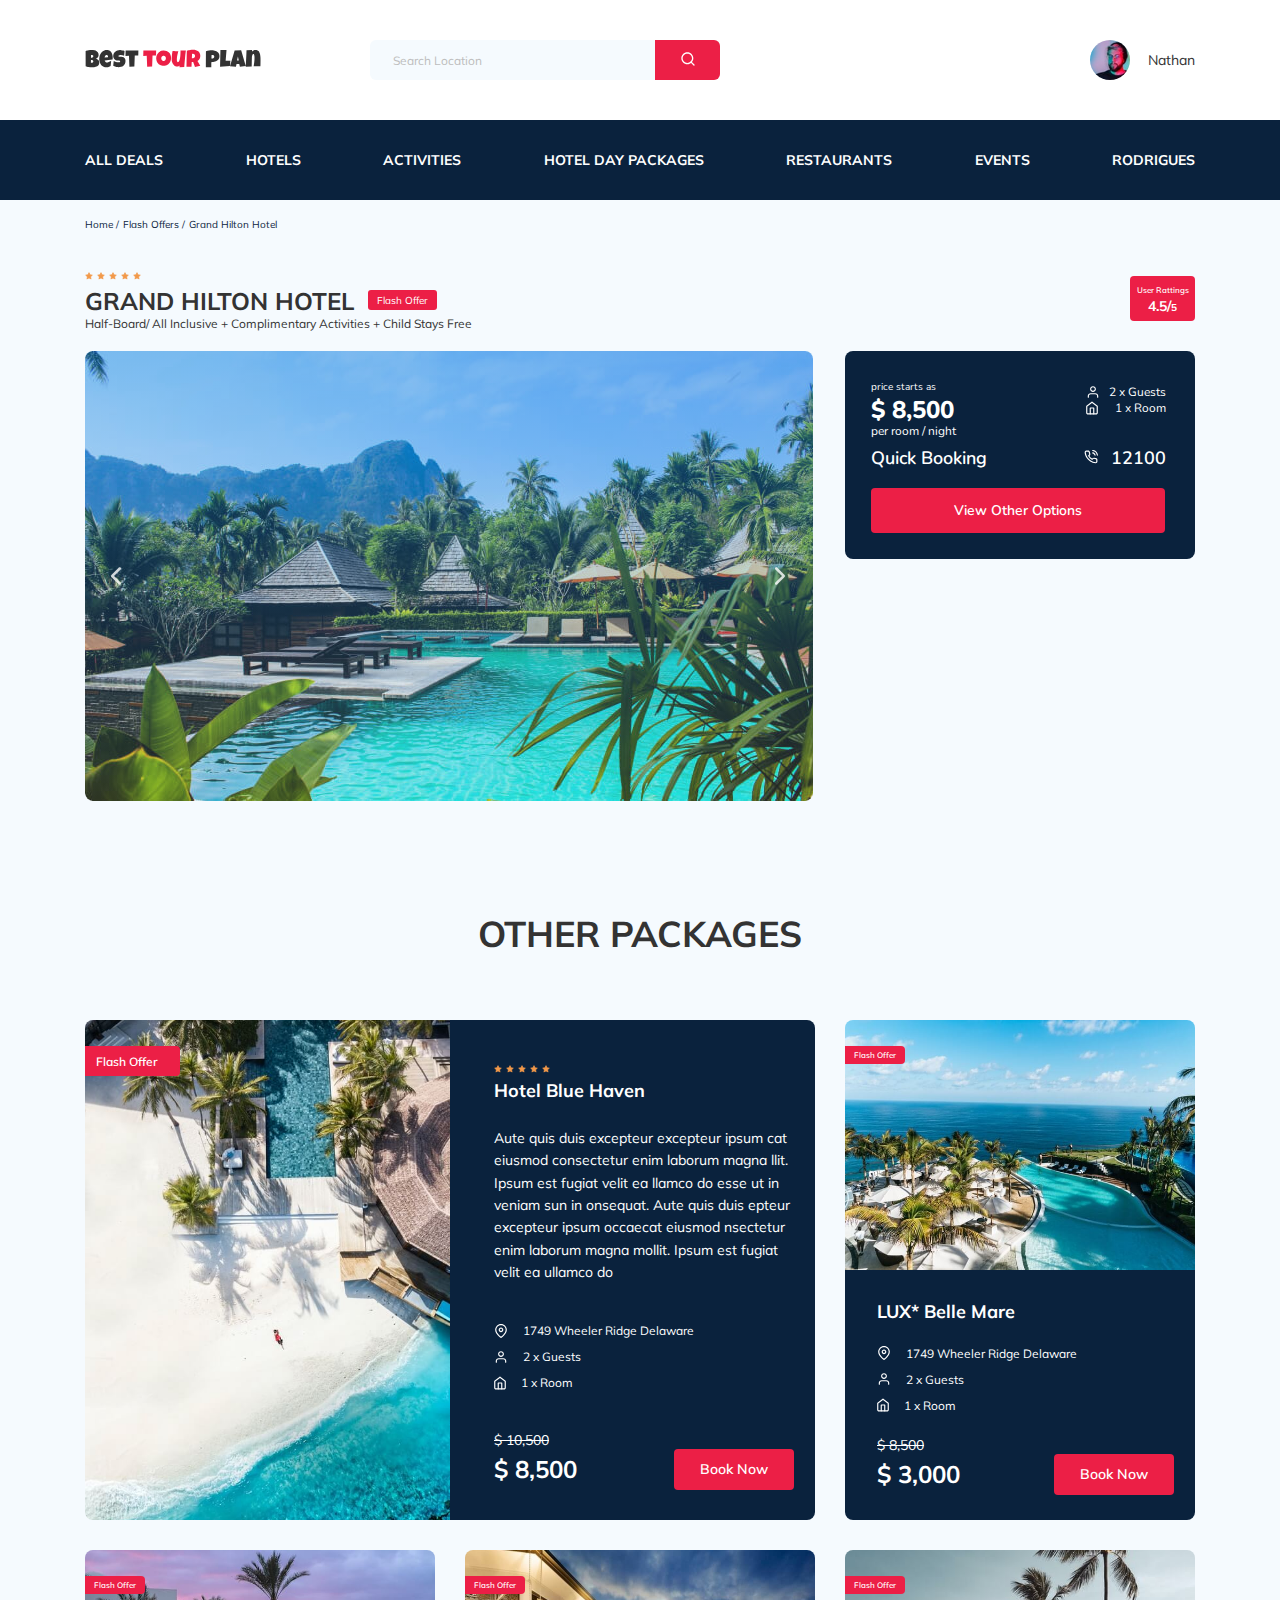
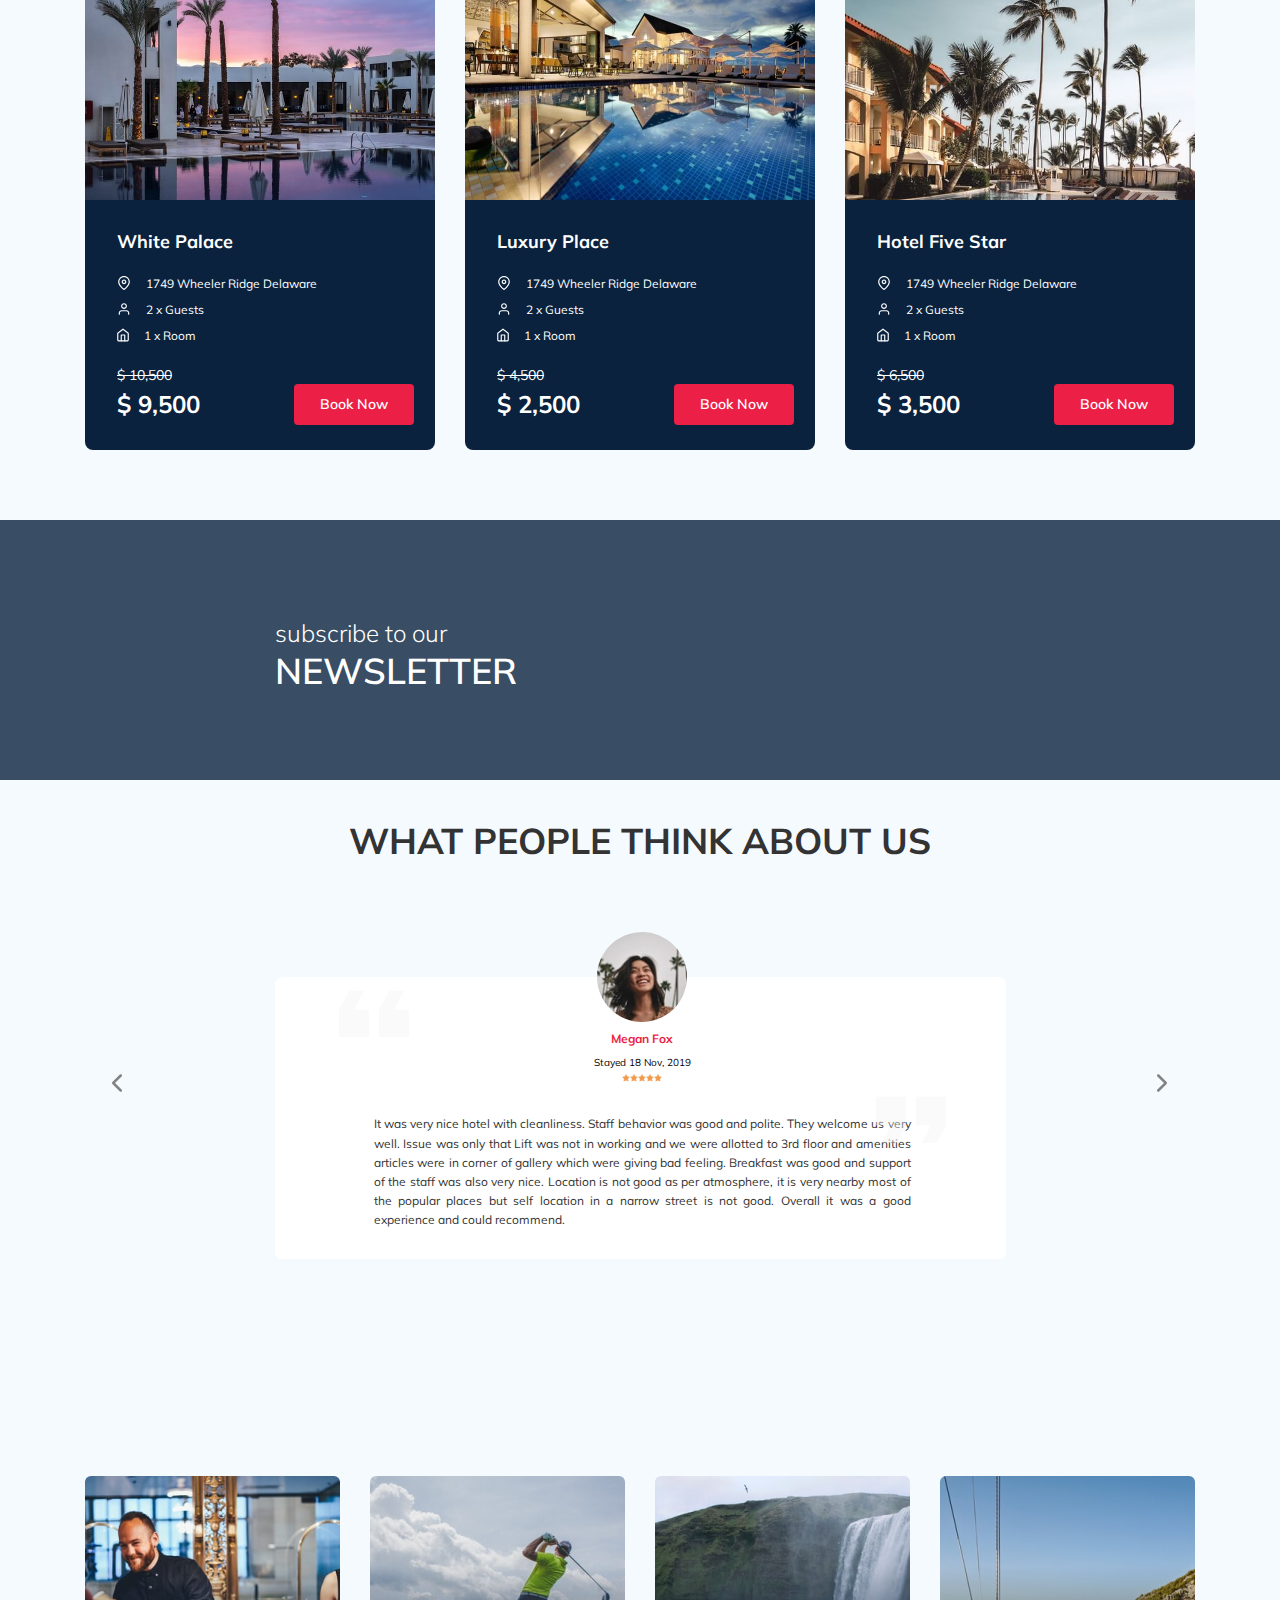
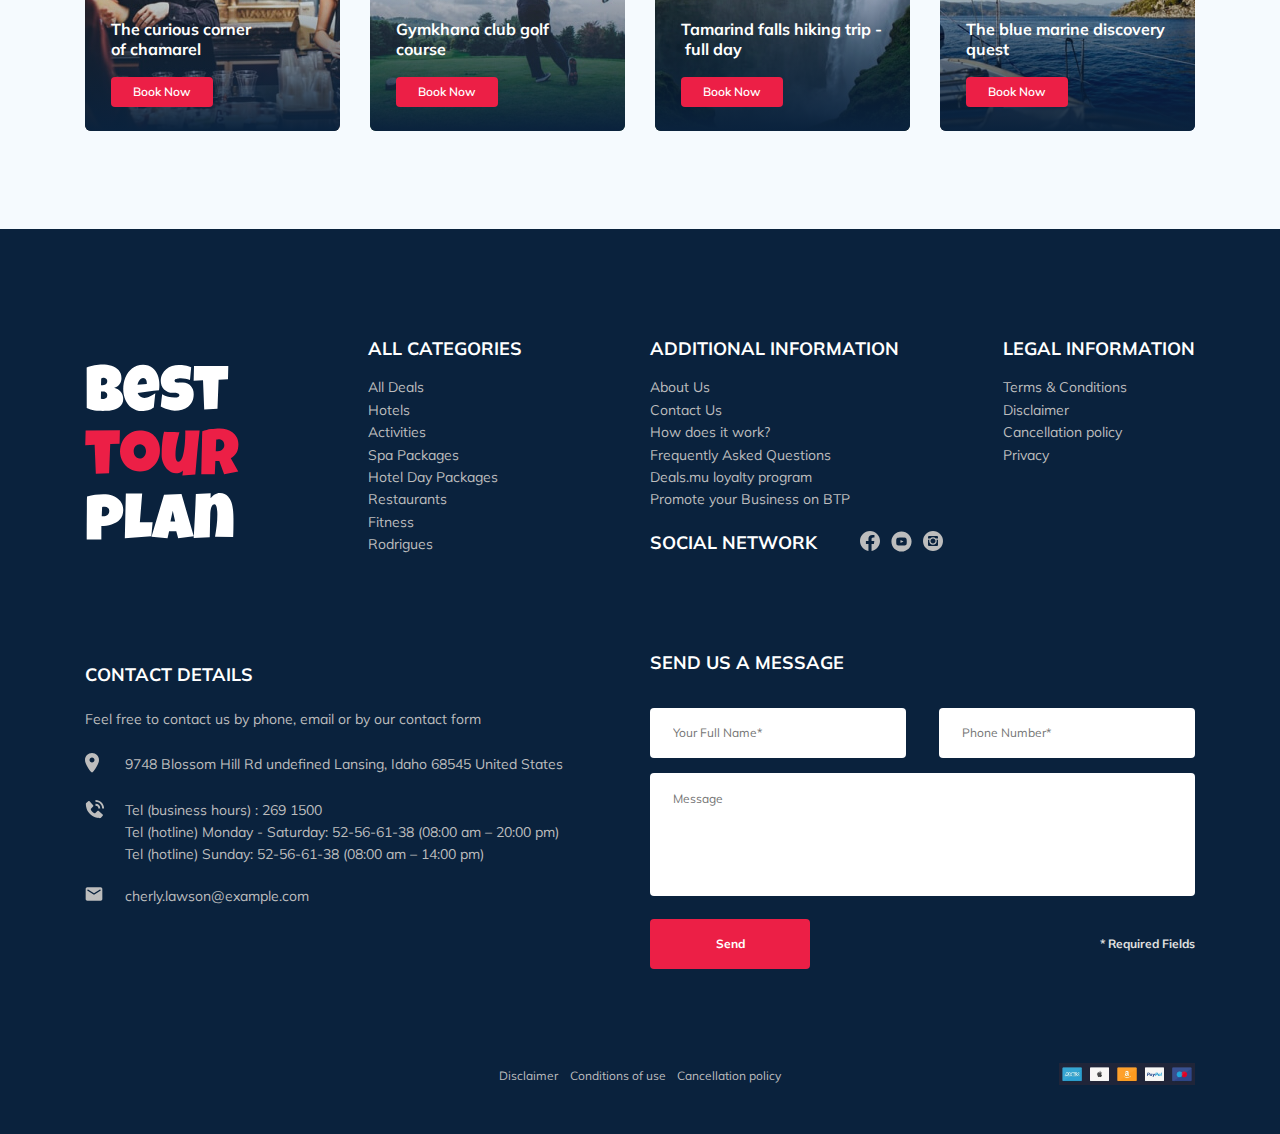
==== commit 92243cd1: "fix: hover effects" ====
--- a/index.html
+++ b/index.html
@@ -309,6 +309,330 @@
       </div>
       <!-- /.container -->
     </section>
+    <section class="packages">
+      <div class="container">
+        <h2 class="packages-title">Other Packages</h2>
+        <!-- <div class="packages-wrapper"> -->
+        <div class="packages-wrapper">
+          <div class="packages__card">
+            <img
+              class="packages__image packages__image--big"
+              src="img/advisor-card-1.jpg"
+              alt="Trip Advisor Card"
+            />
+            <span class="offer packages__offer packages__offer--big"
+              >Flash Offer</span
+            >
+            <div class="packages__information packages__information--big">
+              <div class="packages__rating">
+                <div class="stars packages__stars">
+                  <img src="img/Star.svg" alt="Star" />
+                  <img src="img/Star.svg" alt="Star" />
+                  <img src="img/Star.svg" alt="Star" />
+                  <img src="img/Star.svg" alt="Star" />
+                  <img src="img/Star.svg" alt="Star" />
+                </div>
+                <h3 class="packages__hotel-title">Hotel Blue Haven</h3>
+              </div>
+              <!-- /.packages__rating -->
+    
+              <p class="packages__description">
+                Aute quis duis excepteur excepteur ipsum cat eiusmod consectetur
+                enim laborum magna llit. Ipsum est fugiat velit ea llamco do
+                esse ut in veniam sun in onsequat. Aute quis duis epteur
+                excepteur ipsum occaecat eiusmod nsectetur enim laborum magna
+                mollit. Ipsum est fugiat velit ea ullamco do
+              </p>
+              <div class="packages__room packages__room--big">
+                <div class="packages__text">
+                  <img
+                    src="img/map-pin.svg"
+                    alt="Icon:map-pin"
+                    class="packages__icon"
+                  />
+                  <span class="packages__details"
+                    >1749 Wheeler Ridge Delaware</span
+                  >
+                </div>
+                <div class="packages__text">
+                  <img
+                    src="img/user.svg"
+                    alt="Icon:user"
+                    class="packages__icon"
+                  />
+                  <span class="packages__details">2 x Guests</span>
+                </div>
+                <div class="packages__text">
+                  <img
+                    src="img/room.svg"
+                    alt="Icon: phone"
+                    class="packages__icon"
+                  />
+                  <span class="packages__details">1 x Room</span>
+                </div>
+                <!-- /.packages__text -->
+              </div>
+              <!-- /.packages__room -->
+    
+              <div class="packages__booking packages__booking--big">
+                <div class="packages__price">
+                  <span class="packages__old-price">$ 10,500</span>
+                  <span class="packages__pricetag packages__pricetag--big"
+                    >$ 8,500</span
+                  >
+                </div>
+                <!-- /.packages price -->
+    
+                <button
+                  class="button packages__button packages__button--big"
+                  data-toggle="modal"
+                >
+                  Book Now
+                </button>
+              </div>
+              <!-- /.packages__booking -->
+            </div>
+            <!-- /.information -->
+          </div>
+    
+          <div class="packages__card">
+            <img
+              class="packages__image"
+              src="img/advisor-card-2.jpg"
+              alt="Trip Advisor Card"
+            />
+            <span class="offer packages__offer">Flash Offer</span>
+    
+            <div class="packages__information packages__information--small">
+              <h3 class="packages__hotel-title">LUX* Belle Mare</h3>
+    
+              <div class="packages__room">
+                <div class="packages__text">
+                  <img
+                    src="img/map-pin.svg"
+                    alt="Icon:map-pin"
+                    class="packages__icon"
+                  />
+                  <span class="packages__details"
+                    >1749 Wheeler Ridge Delaware</span
+                  >
+                </div>
+                <div class="packages__text">
+                  <img
+                    src="img/user.svg"
+                    alt="Icon:user"
+                    class="packages__icon"
+                  />
+                  <span class="packages__details">2 x Guests</span>
+                </div>
+                <div class="packages__text">
+                  <img
+                    src="img/room.svg"
+                    alt="Icon: phone"
+                    class="packages__icon"
+                  />
+                  <span class="packages__details">1 x Room</span>
+                </div>
+                <!-- /.packages__text -->
+              </div>
+              <!-- /.packages__room -->
+    
+              <div class="packages__booking">
+                <div class="packages__price">
+                  <span class="packages__old-price">$ 8,500</span>
+                  <span class="packages__pricetag">$ 3,000</span>
+                </div>
+                <!-- /.packages price -->
+    
+                <button class="button packages__button" data-toggle="modal">
+                  Book Now
+                </button>
+              </div>
+              <!-- /.packages__booking -->
+            </div>
+            <!-- /.information -->
+          </div>
+    
+          <div class="packages__card">
+            <img
+              class="packages__image"
+              src="img/advisor-card-3.jpg"
+              alt="Trip Advisor Card"
+            />
+            <span class="offer packages__offer">Flash Offer</span>
+    
+            <div class="packages__information packages__information--small">
+              <h3 class="packages__hotel-title">White Palace</h3>
+    
+              <div class="packages__room">
+                <div class="packages__text">
+                  <img
+                    src="img/map-pin.svg"
+                    alt="Icon:map-pin"
+                    class="packages__icon"
+                  />
+                  <span class="packages__details"
+                    >1749 Wheeler Ridge Delaware</span
+                  >
+                </div>
+                <div class="packages__text">
+                  <img
+                    src="img/user.svg"
+                    alt="Icon:user"
+                    class="packages__icon"
+                  />
+                  <span class="packages__details">2 x Guests</span>
+                </div>
+                <div class="packages__text">
+                  <img
+                    src="img/room.svg"
+                    alt="Icon: phone"
+                    class="packages__icon"
+                  />
+                  <span class="packages__details">1 x Room</span>
+                </div>
+                <!-- /.packages__text -->
+              </div>
+              <!-- /.packages__room -->
+    
+              <div class="packages__booking">
+                <div class="packages__price">
+                  <span class="packages__old-price">$ 10,500</span>
+                  <span class="packages__pricetag">$ 9,500</span>
+                </div>
+                <!-- /.packages price -->
+    
+                <button class="button packages__button" data-toggle="modal">
+                  Book Now
+                </button>
+              </div>
+              <!-- /.packages__booking -->
+            </div>
+            <!-- /.information -->
+          </div>
+    
+          <div class="packages__card">
+            <img
+              class="packages__image"
+              src="img/advisor-card-4.jpg"
+              alt="Trip Advisor Card"
+            />
+            <span class="offer packages__offer">Flash Offer</span>
+    
+            <div class="packages__information packages__information--small">
+              <h3 class="packages__hotel-title">Luxury Place</h3>
+    
+              <div class="packages__room">
+                <div class="packages__text">
+                  <img
+                    src="img/map-pin.svg"
+                    alt="Icon:map-pin"
+                    class="packages__icon"
+                  />
+                  <span class="packages__details"
+                    >1749 Wheeler Ridge Delaware</span
+                  >
+                </div>
+                <div class="packages__text">
+                  <img
+                    src="img/user.svg"
+                    alt="Icon:user"
+                    class="packages__icon"
+                  />
+                  <span class="packages__details">2 x Guests</span>
+                </div>
+                <div class="packages__text">
+                  <img
+                    src="img/room.svg"
+                    alt="Icon: phone"
+                    class="packages__icon"
+                  />
+                  <span class="packages__details">1 x Room</span>
+                </div>
+                <!-- /.packages__text -->
+              </div>
+              <!-- /.packages__room -->
+    
+              <div class="packages__booking">
+                <div class="packages__price">
+                  <span class="packages__old-price">$ 4,500</span>
+                  <span class="packages__pricetag">$ 2,500</span>
+                </div>
+                <!-- /.packages price -->
+    
+                <button class="button packages__button" data-toggle="modal">
+                  Book Now
+                </button>
+              </div>
+              <!-- /.packages__booking -->
+            </div>
+            <!-- /.information -->
+          </div>
+    
+          <div class="packages__card">
+            <img
+              class="packages__image"
+              src="img/advisor-card-5.jpg"
+              alt="Trip Advisor Card"
+            />
+            <span class="offer packages__offer">Flash Offer</span>
+    
+            <div class="packages__information packages__information--small">
+              <h3 class="packages__hotel-title">Hotel Five Star</h3>
+    
+              <div class="packages__room">
+                <div class="packages__text">
+                  <img
+                    src="img/map-pin.svg"
+                    alt="Icon:map-pin"
+                    class="packages__icon"
+                  />
+                  <span class="packages__details"
+                    >1749 Wheeler Ridge Delaware</span
+                  >
+                </div>
+                <div class="packages__text">
+                  <img
+                    src="img/user.svg"
+                    alt="Icon:user"
+                    class="packages__icon"
+                  />
+                  <span class="packages__details">2 x Guests</span>
+                </div>
+                <div class="packages__text">
+                  <img
+                    src="img/room.svg"
+                    alt="Icon: room"
+                    class="packages__icon"
+                  />
+                  <span class="packages__details">1 x Room</span>
+                </div>
+                <!-- /.packages__text -->
+              </div>
+              <!-- /.packages__room -->
+    
+              <div class="packages__booking">
+                <div class="packages__price">
+                  <span class="packages__old-price">$ 6,500</span>
+                  <span class="packages__pricetag">$ 3,500</span>
+                </div>
+                <!-- /.packages price -->
+    
+                <button class="button packages__button" data-toggle="modal">
+                  Book Now
+                </button>
+              </div>
+              <!-- /.packages__booking -->
+            </div>
+            <!-- /.information -->
+    
+            <!-- </div> -->
+          </div>
+          <!-- /.packages-wrapper -->
+        </div>
+      </div>
+      <!-- /.container -->
+    </section>
 
     <section class="newsletter parallax-window">
       <div class="container">
--- a/css/style.css
+++ b/css/style.css
@@ -1,2 +1,2 @@
-*{-webkit-box-sizing:border-box;box-sizing:border-box}body{font-family:'Mulish', sans-serif;background-color:#F5FAFE;color:#333}.container{max-width:1110px;margin:auto}img{max-width:100%}.booking{font-family:'Nunito', sans-serif}.input{padding:18px 0 18px 23px;height:50px;font-size:12px;line-height:15px;background-color:#fff;color:#BDBDBD;border-radius:4px;border:none;outline:none}.message{font-size:12px;line-height:15px;color:#BDBDBD;background-color:#fff;padding:18px 23px;border-radius:4px;border:none;height:123px;resize:none;outline:none}.button{background:#EC1F46;border-radius:4px;border:none;cursor:pointer;color:#fff}.invalid{color:#EC1F46}label.invalid{position:absolute;left:0;top:-18px;z-index:999;width:100%;padding:6px;border:2px solid #ccc;border-radius:5px;background-color:#BDBDBD;-webkit-box-shadow:0 1px 2px rgba(0,0,0,0.4),0 1px 0 rgba(255,255,255,0.5) inset;box-shadow:0 1px 2px rgba(0,0,0,0.4),0 1px 0 rgba(255,255,255,0.5) inset}label.invalid::after{content:"";position:absolute;left:15px;bottom:-5px;background-color:#BDBDBD;width:10px;height:10px;-webkit-transform:rotate(45deg);transform:rotate(45deg)}/*! normalize.css v8.0.1 | MIT License | github.com/necolas/normalize.css */html{line-height:1.15;-webkit-text-size-adjust:100%}body{margin:0}main{display:block}h1{font-size:2em;margin:0.67em 0}hr{-webkit-box-sizing:content-box;box-sizing:content-box;height:0;overflow:visible}pre{font-family:monospace, monospace;font-size:1em}a{background-color:transparent}abbr[title]{border-bottom:none;text-decoration:underline;-webkit-text-decoration:underline dotted;text-decoration:underline dotted}b,strong{font-weight:bolder}code,kbd,samp{font-family:monospace, monospace;font-size:1em}small{font-size:80%}sub,sup{font-size:75%;line-height:0;position:relative;vertical-align:baseline}sub{bottom:-0.25em}sup{top:-0.5em}img{border-style:none}button,input,optgroup,select,textarea{font-family:inherit;font-size:100%;line-height:1.15;margin:0}button,input{overflow:visible}button,select{text-transform:none}button,[type="button"],[type="reset"],[type="submit"]{-webkit-appearance:button}button::-moz-focus-inner,[type="button"]::-moz-focus-inner,[type="reset"]::-moz-focus-inner,[type="submit"]::-moz-focus-inner{border-style:none;padding:0}button:-moz-focusring,[type="button"]:-moz-focusring,[type="reset"]:-moz-focusring,[type="submit"]:-moz-focusring{outline:1px dotted ButtonText}fieldset{padding:0.35em 0.75em 0.625em}legend{-webkit-box-sizing:border-box;box-sizing:border-box;color:inherit;display:table;max-width:100%;padding:0;white-space:normal}progress{vertical-align:baseline}textarea{overflow:auto}[type="checkbox"],[type="radio"]{-webkit-box-sizing:border-box;box-sizing:border-box;padding:0}[type="number"]::-webkit-inner-spin-button,[type="number"]::-webkit-outer-spin-button{height:auto}[type="search"]{-webkit-appearance:textfield;outline-offset:-2px}[type="search"]::-webkit-search-decoration{-webkit-appearance:none}::-webkit-file-upload-button{-webkit-appearance:button;font:inherit}details{display:block}summary{display:list-item}template{display:none}[hidden]{display:none}.navbar{background-color:#fff}.navbar-top{display:-webkit-box;display:-ms-flexbox;display:flex;-webkit-box-align:center;-ms-flex-align:center;align-items:center;-webkit-box-pack:justify;-ms-flex-pack:justify;justify-content:space-between;padding-top:40px;padding-bottom:40px}.navbar-top__menu-button{display:none}.navbar__search{margin-right:auto;margin-left:108px}.navbar-bottom{background-color:#0A223D}.navbar-menu{padding-top:31px;padding-bottom:31px}.navbar-menu__item--mobile-visible{display:none}.navbar-menu__list{display:-webkit-box;display:-ms-flexbox;display:flex;-webkit-box-pack:justify;-ms-flex-pack:justify;justify-content:space-between;-webkit-box-align:center;-ms-flex-align:center;align-items:center;margin:0;padding:0;list-style-type:none;text-transform:uppercase;font-weight:bold;font-size:14px;line-height:18px}.navbar-menu__link{text-decoration:none;color:#fff}.navbar__search--mobile-hidden{display:block}.navbar__search--mobile-visible{display:-webkit-box;display:-ms-flexbox;display:flex}.logo{width:177px}.search{position:relative;height:40px}.search__input{width:350px;height:100%;padding-left:23px;padding-right:75px;background:#F5FAFE;border:none;border-radius:6px;font-size:12px;line-height:15px;color:#333;outline:none}.search__input ::-webkit-input-placeholder{color:#BDBDBD;font-size:12px;line-height:15px}.search__input :-ms-input-placeholder{color:#BDBDBD;font-size:12px;line-height:15px}.search__input ::-ms-input-placeholder{color:#BDBDBD;font-size:12px;line-height:15px}.search__input ::placeholder{color:#BDBDBD;font-size:12px;line-height:15px}.search__button{position:absolute;top:0;right:0;min-width:65px;max-width:100px;height:100%;background-color:#EC1F46;border:none;border-radius:0 6px 6px 0}.user{display:-webkit-box;display:-ms-flexbox;display:flex;-webkit-box-align:center;-ms-flex-align:center;align-items:center;text-decoration:none;color:inherit}.user__avatar{width:40px;height:40px;border-radius:50%;-o-object-fit:cover;object-fit:cover}.user__name{margin-left:18px;font-size:14px;line-height:18px}.breadcrumb{padding-top:18px;padding-bottom:18px}.breadcrumb-list{display:-webkit-box;display:-ms-flexbox;display:flex;-webkit-box-align:center;-ms-flex-align:center;align-items:center;margin:0;padding:0;list-style:none;font-size:10px;line-height:13px;color:#0A223D}.breadcrumb-list__item:not(:last-child)::after{content:"/";margin-right:4px}.breadcrumb-list__link{text-decoration:none;color:inherit}.hotel{padding-top:16px;padding-bottom:70px}.hotel-info{display:-webkit-box;display:-ms-flexbox;display:flex;-webkit-box-align:center;-ms-flex-align:center;align-items:center;-webkit-box-pack:justify;-ms-flex-pack:justify;justify-content:space-between;margin-bottom:20px}.hotel-wrapper{display:-webkit-box;display:-ms-flexbox;display:flex;-ms-flex-wrap:wrap;flex-wrap:wrap;-webkit-box-align:center;-ms-flex-align:center;align-items:center;-webkit-box-pack:justify;-ms-flex-pack:justify;justify-content:space-between;max-width:352px}.hotel-name{font-weight:bold;font-size:24px;line-height:30px;margin-top:3px;margin-bottom:0;color:#333}.hotel-grid{display:-webkit-box;display:-ms-flexbox;display:flex;-webkit-box-pack:justify;-ms-flex-pack:justify;justify-content:space-between}.hotel-right{display:-webkit-box;display:-ms-flexbox;display:flex;-webkit-box-orient:vertical;-webkit-box-direction:normal;-ms-flex-direction:column;flex-direction:column;-webkit-box-pack:justify;-ms-flex-pack:justify;justify-content:space-between;-webkit-box-align:center;-ms-flex-align:center;align-items:center}.hotel-slider{width:728px;height:450px;position:relative;border-radius:8px;margin:0}.hotel-slider__item{width:100%;height:100%;overflow:hidden}.hotel-slider__item::after{position:absolute;content:"";width:100%;height:100%;top:0;left:0;right:0;background:-webkit-gradient(linear, left top, left bottom, from(rgba(0,122,223,0.48)), to(rgba(255,255,255,0.128)));background:linear-gradient(180deg, rgba(0,122,223,0.48) 0%, rgba(255,255,255,0.128) 100%);z-index:10}.hotel-slider__button{width:30px;height:30px;-webkit-transform:translateY(-50%);transform:translateY(-50%);z-index:99;cursor:pointer;position:absolute;border:none;background-repeat:no-repeat;background-position:center;background-size:10px;background-color:transparent}.hotel-slider__button--prev{top:50%;margin-left:16px;background-image:url(../img/stroke-prev.svg)}.hotel-slider__button--next{top:50%;right:0;margin-right:18px;background-image:url(../img/stroke-next.svg)}.stars{-ms-flex-preferred-size:100%;flex-basis:100%}.offer{padding:4px 9px;font-size:10px;line-height:13px;color:#fff;background-color:#EC1F46;border-radius:3px;max-height:20px}.description{margin:0;font-size:12px;line-height:15px}.rating{max-width:65px;min-height:45px;padding-top:2px;padding-bottom:6px;background:#EC1F46;border-radius:4px;color:#fff;text-align:center}.rating__text{font-weight:600;font-size:8px;line-height:10px}.rating__counter{font-weight:700;font-size:14px;line-height:18px}.rating__small{font-size:10px;line-height:13px}.swiper-slide__image{-o-object-fit:cover;object-fit:cover;width:100%}.swiper-wrapper{position:relative}.booking{width:350px;background:#0A223D;border-radius:8px;padding:29px 29px 26px 26px;color:#fff}.booking__info{display:-webkit-box;display:-ms-flexbox;display:flex;-webkit-box-pack:justify;-ms-flex-pack:justify;justify-content:space-between;-webkit-box-align:start;-ms-flex-align:start;align-items:start;margin-bottom:9px}.booking__price{display:-webkit-box;display:-ms-flexbox;display:flex;-webkit-box-orient:vertical;-webkit-box-direction:normal;-ms-flex-direction:column;flex-direction:column;-webkit-box-pack:justify;-ms-flex-pack:justify;justify-content:space-between}.booking__start{font-size:10px;line-height:14px}.booking__pricetag{font-weight:800;font-size:24px;line-height:32px}.booking__per-room{font-size:12px;line-height:11px}.booking__text{font-size:12px;line-height:16px;display:-webkit-box;display:-ms-flexbox;display:flex;-webkit-box-pack:justify;-ms-flex-pack:justify;justify-content:space-between;-webkit-box-align:center;-ms-flex-align:center;align-items:center}.booking__room{margin-top:4px}.booking__description{margin-left:9px}.booking__button{padding:13px 83px;font-weight:600;font-size:14px;line-height:19px}.call-center{display:-webkit-box;display:-ms-flexbox;display:flex;-webkit-box-pack:justify;-ms-flex-pack:justify;justify-content:space-between;-webkit-box-align:center;-ms-flex-align:center;align-items:center;font-weight:600;font-size:18px;line-height:25px;margin-bottom:17px}.call-center__number{text-decoration:none;color:inherit;margin-left:8px}.map{width:347px;height:213px;border-radius:10px;overflow:hidden}.map__div{border-radius:10px;overflow:hidden}.packages{padding:40px 0 70px 0}.packages-title{margin-top:0;margin-bottom:64px;font-weight:bold;font-size:36px;line-height:45px;text-align:center;text-transform:uppercase}.packages-wrapper{display:-ms-grid;display:grid;-ms-grid-columns:(350px)[3];grid-template-columns:repeat(3, 350px);-ms-grid-rows:500px 500px;grid-template-rows:500px 500px;grid-gap:30px}.packages__card{position:relative;overflow:hidden;border-radius:8px}.packages__card:nth-child(1){-ms-grid-column:1;-ms-grid-column-span:2;grid-column:1 / 3}.packages__offer{position:absolute;top:26px;left:0;border-radius:0 4px 4px 0;font-weight:600;font-size:8px;line-height:10px}.packages__offer--big{padding:8px 22px 7px 11px;font-weight:600;font-size:12px;line-height:15px;max-height:30px}.packages__information{display:-webkit-box;display:-ms-flexbox;display:flex;-webkit-box-orient:vertical;-webkit-box-direction:normal;-ms-flex-direction:column;flex-direction:column;-webkit-box-pack:justify;-ms-flex-pack:justify;justify-content:space-between;background:#0A223D;position:absolute;top:0;right:0;bottom:0;height:100%;color:#fff}.packages__information--big{padding:38px 21px 30px 44px;left:50%}.packages__information--small{position:absolute;left:0;right:0;bottom:0;top:50%;width:100%;height:50%;padding:30px 21px 25px 32px}.packages__stars{margin-bottom:2px}.packages__image{position:absolute;top:0;left:0;right:0;bottom:0;-o-object-fit:cover;object-fit:cover;width:100%;height:50%}.packages__image--big{width:50%;height:100%}.packages__hotel-title{margin:0;font-weight:bold;font-size:18px;line-height:23px}.packages__description{margin:0;margin-top:-15px;font-weight:normal;font-size:14px;line-height:160.6%}.packages__room{max-height:67px;display:-webkit-box;display:-ms-flexbox;display:flex;-webkit-box-orient:vertical;-webkit-box-direction:normal;-ms-flex-direction:column;flex-direction:column;-webkit-box-pack:justify;-ms-flex-pack:justify;justify-content:space-between}.packages__text{margin-bottom:11px;display:-webkit-box;display:-ms-flexbox;display:flex;-webkit-box-pack:start;-ms-flex-pack:start;justify-content:flex-start;-webkit-box-align:center;-ms-flex-align:center;align-items:center;gap:15px;max-width:203px}.packages__details{font-weight:normal;font-size:12px;line-height:15px}.packages__booking{display:-webkit-box;display:-ms-flexbox;display:flex;-webkit-box-pack:justify;-ms-flex-pack:justify;justify-content:space-between;-webkit-box-align:end;-ms-flex-align:end;align-items:flex-end}.packages__old-price{font-weight:normal;font-size:14px;line-height:18px;-webkit-text-decoration-line:line-through;text-decoration-line:line-through}.packages__pricetag{display:block;font-weight:bold;font-size:24px;line-height:41px}.packages__button{padding:11px 26px;font-weight:600;font-size:14px;line-height:19px}.newsletter{position:relative;padding:98px 0 87px 0;data-parallax:scroll}.newsletter:before{content:"";position:absolute;top:0;left:0;right:0;bottom:0;width:100%;height:100%;background-color:rgba(10,34,61,0.8)}.newsletter-wrapper{position:relative;margin:auto;display:-webkit-box;display:-ms-flexbox;display:flex;-webkit-box-pack:justify;-ms-flex-pack:justify;justify-content:space-between;-webkit-box-align:center;-ms-flex-align:center;align-items:center;width:731px}.newsletter-title{margin:0;font-weight:300;font-size:24px;line-height:30px;color:#fff}.newsletter-title__strong{display:block;font-weight:600;font-size:36px;line-height:45px;text-transform:uppercase}.newsletter__search{height:100%}.newsletter__input{width:350px;background-color:#fff;padding:19px 75px 18px 33px;font-weight:300;font-size:14px;line-height:18px}.search__button{font-weight:bold;font-size:12px;line-height:15px;color:#fff}.reviews{padding-top:40px;padding-bottom:70px}.reviews__title{margin-top:0;margin-bottom:70px;font-weight:bold;font-size:36px;line-height:42px;text-align:center;text-transform:uppercase}.reviews-slider__text{margin-top:32px;margin-bottom:0}.reviews-slider__item{position:relative;display:-webkit-box;display:-ms-flexbox;display:flex;-webkit-box-orient:vertical;-webkit-box-direction:normal;-ms-flex-direction:column;flex-direction:column;-webkit-box-align:center;-ms-flex-align:center;align-items:center;max-width:731px;margin:45px auto 0;background-color:#fff;border-radius:8px;padding:0 95px 30px 99px}.reviews-slider__item::before{position:absolute;content:"";width:70px;height:47px;top:13px;left:64px;background-image:url(../img/quotes-left.svg);background-repeat:no-repeat}.reviews-slider__item::after{position:absolute;content:"";width:70px;height:47px;top:119px;right:60px;background-image:url(../img/quotes-right.svg);background-repeat:no-repeat}.reviews-slider__profile{display:-webkit-box;display:-ms-flexbox;display:flex;-webkit-box-orient:vertical;-webkit-box-direction:normal;-ms-flex-direction:column;flex-direction:column;-webkit-box-align:center;-ms-flex-align:center;align-items:center;margin-top:-45px}.reviews-slider__avatar{width:90px;height:90px;border-radius:50%;-o-object-fit:cover;object-fit:cover;margin-bottom:9px}.reviews-slider__username{font-style:normal;font-weight:bold;font-size:12px;line-height:15px;color:#EC1F46;margin-bottom:10px}.reviews-slider__date{font-weight:normal;font-size:10px;line-height:13px;margin-bottom:5px;color:#000000}.reviews-slider__rating{display:-webkit-box;display:-ms-flexbox;display:flex;-webkit-box-align:center;-ms-flex-align:center;align-items:center}.reviews-slider__text{font-size:12px;line-height:160%;text-align:justify}.reviews-slider__button{width:30px;height:30px;-webkit-transform:translateY(-50%);transform:translateY(-50%);z-index:99;cursor:pointer;position:absolute;border:none;background-repeat:no-repeat;background-position:center;background-size:10px;background-color:transparent}.reviews-slider__button--prev{top:46%;margin-left:17px;background-image:url(../img/arrow-prev.svg)}.reviews-slider__button--next{top:46%;right:0;margin-right:18px;background-image:url(../img/arrow-next.svg)}.activities{padding:60px 0 98px 0}.activities-title{margin-top:0;margin-bottom:57px;font-weight:bold;font-size:24px;line-height:30px;text-transform:uppercase;color:#000}.activities-wrapper{display:-webkit-box;display:-ms-flexbox;display:flex;-webkit-box-pack:justify;-ms-flex-pack:justify;justify-content:space-between;-webkit-box-align:center;-ms-flex-align:center;align-items:center}.card{position:relative;padding:24px 26px;display:-webkit-box;display:-ms-flexbox;display:flex;-webkit-box-orient:vertical;-webkit-box-direction:normal;-ms-flex-direction:column;flex-direction:column;-webkit-box-align:start;-ms-flex-align:start;align-items:flex-start;width:255px;min-height:255px;border-radius:6px;overflow:hidden}.card::before{content:"";position:absolute;top:0;left:0;right:0;bottom:0;background:linear-gradient(179.83deg, rgba(196,196,196,0) 35.34%, #0A223D 99.85%);z-index:-1}.card__image{width:100%;height:100%;position:absolute;top:0;left:0;right:0;bottom:0;-o-object-fit:cover;object-fit:cover;z-index:-2}.card__title{margin-top:auto;margin-bottom:18px;font-weight:bold;font-size:16px;line-height:20px;color:#fff}.card__button{padding:7px 22px;font-weight:600;font-size:12px;line-height:16px;color:#fff;background:#EC1F46;border-radius:4px;border:none;cursor:pointer}.footer{padding-top:108px;padding-bottom:46px;background-color:#0A223D;color:#BDBDBD}.footer-wrapper{display:-ms-grid;display:grid;-ms-grid-columns:(minmax(min-content, 1fr))[4];grid-template-columns:repeat(4, minmax(-webkit-min-content, 1fr));grid-template-columns:repeat(4, minmax(min-content, 1fr));grid-auto-rows:minmax(40px, -webkit-min-content);grid-auto-rows:minmax(40px, min-content);grid-gap:20px;margin-bottom:94px;-webkit-box-align:start;-ms-flex-align:start;align-items:start}.footer__logo{-ms-grid-row:1;-ms-grid-row-span:2;grid-row:1/3;-ms-flex-item-align:center;-ms-grid-row-align:center;align-self:center;width:154px}.footer__categories{-ms-grid-row:1;-ms-grid-row-span:3;grid-row:1/4}.footer__title{margin-top:0;margin-bottom:16px;color:#fff;font-weight:bold;font-size:18px;line-height:23px;text-transform:uppercase}.footer__title--mb-3{margin-bottom:34px}.footer__title-social{margin:0 43px 0 0}.footer__ul{margin:0;padding:0;list-style:none}.footer__item{display:-webkit-box;display:-ms-flexbox;display:flex;-webkit-box-align:start;-ms-flex-align:start;align-items:flex-start;font-weight:normal;font-size:14px;line-height:160%}.footer__item--mb-2{margin-bottom:19px}.footer__link{text-decoration:none;color:inherit}.footer__social{-ms-grid-row:2;-ms-grid-row-span:1;grid-row:2 / 3;grid-column:span 2;display:-webkit-box;display:-ms-flexbox;display:flex}.footer__social-links{display:-webkit-box;display:-ms-flexbox;display:flex;-webkit-box-align:center;-ms-flex-align:center;align-items:center;-webkit-box-pack:justify;-ms-flex-pack:justify;justify-content:space-between;min-width:83px}.footer__legal{-ms-grid-column-align:end;justify-self:end}.footer__contact{-ms-grid-column:1;-ms-grid-column-span:2;grid-column:1/3;padding-top:12px}.footer__text{margin-top:22px;margin-bottom:23px;font-size:14px;line-height:160%;color:#BDBDBD}.footer__icon-wrapper{min-width:40px}.footer__contact-form{grid-column:span 2}.footer__form{display:-webkit-box;display:-ms-flexbox;display:flex;-webkit-box-align:center;-ms-flex-align:center;align-items:center;-webkit-box-pack:justify;-ms-flex-pack:justify;justify-content:space-between;-ms-flex-wrap:wrap;flex-wrap:wrap}.footer__input{width:100%;color:#333}.footer__input-group{position:relative;-ms-flex-preferred-size:47%;flex-basis:47%;margin-bottom:15px}.footer__message{margin-bottom:23px;-ms-flex-preferred-size:100%;flex-basis:100%;color:#333}.footer__button{padding:17px 65px;min-width:160px;min-height:50px;font-weight:bold;font-size:12px;line-height:15px;background-color:#EC1F46;color:#fff;border-radius:4px}.footer__required{font-weight:bold;font-size:12px;line-height:15px;color:#E0E0E0}.footer-bottom{display:-webkit-box;display:-ms-flexbox;display:flex;-webkit-box-pack:end;-ms-flex-pack:end;justify-content:end;-webkit-box-align:center;-ms-flex-align:center;align-items:center}.footer-bottom__list{margin:0 278px 0 0;padding:0;display:-webkit-box;display:-ms-flexbox;display:flex;-webkit-box-pack:justify;-ms-flex-pack:justify;justify-content:space-between;width:282px;list-style:none}.footer-bottom__item{font-weight:normal;font-size:12px;line-height:15px}.footer-bottom__link{text-decoration:none;color:inherit}.footer-bottom__partners{max-width:136px}.thankyou-message{font-size:15px;margin-bottom:40px}.button__return{text-decoration:none;padding:10px 15px}.modal__overlay{position:fixed;top:0;left:0;right:0;bottom:0;z-index:100;background-color:rgba(0,143,223,0.39);visibility:hidden;opacity:0;-webkit-transition:opacity 0.2s;transition:opacity 0.2s}.modal__overlay--visible{visibility:visible;opacity:1;overflow-y:hidden}.modal__dialog{position:fixed;top:50%;left:50%;padding:33px 88px;max-width:478px;-webkit-transform:translate(-50%, -50%);transform:translate(-50%, -50%);background:#0A223D;color:#fff;border-radius:8px;z-index:101;visibility:hidden;opacity:0;-webkit-transition:opacity 0.2s;transition:opacity 0.2s}.modal__dialog--visible{visibility:visible;opacity:1;overflow-y:hidden}.modal__close{position:absolute;top:17px;right:18px;text-decoration:none;cursor:pointer}.modal__form{display:-webkit-box;display:-ms-flexbox;display:flex;-webkit-box-align:center;-ms-flex-align:center;align-items:center;-webkit-box-pack:justify;-ms-flex-pack:justify;justify-content:space-between;-ms-flex-wrap:wrap;flex-wrap:wrap}.modal__title{margin:0;font-style:normal;font-weight:bold;font-size:18px;line-height:23px;text-transform:uppercase;text-align:center}.modal__input{width:100%;margin-top:15px}.modal__input-group{position:relative;width:100%}.modal__message{width:100%;min-height:123px;margin-top:15px}.modal__button{margin-top:15px;padding:18px 65px;font-weight:bold;font-size:12px;line-height:15px}.modal__required{font-weight:bold;font-size:12px;line-height:15px;color:#E0E0E0}@media (max-width: 1200px){.container{max-width:960px}.hotel-slider{width:590px}.swiper-slide__image{height:100%;width:100%}.card{width:230px;height:230px}.reviews-slider__item{width:700px}.packages-wrapper{display:-ms-grid;display:grid;-ms-grid-columns:(309px)[auto-fill];grid-template-columns:repeat(auto-fill, 309px);-ms-grid-rows:460px 460px;grid-template-rows:460px 460px;grid-gap:16px}.packages__booking{-ms-flex-wrap:wrap;flex-wrap:wrap;gap:6px}}@media (max-width: 992px){.container{max-width:700px}.logo{width:132px}.navbar__search{margin-left:auto;margin-right:74px}.navbar-top{padding-top:30px;padding-bottom:30px}.navbar-menu{padding-top:22px;padding-bottom:23px}.navbar-menu__list{font-size:12px;line-height:15px;-ms-flex-pack:distribute;justify-content:space-around}.search__input{max-width:340px}.hotel{padding-bottom:60px}.hotel__slider{margin-bottom:30px}.hotel-grid{-webkit-box-orient:vertical;-webkit-box-direction:normal;-ms-flex-direction:column;flex-direction:column}.hotel-right{-webkit-box-orient:horizontal;-webkit-box-direction:normal;-ms-flex-direction:row;flex-direction:row}.swiper{width:700px}.booking{width:340px;padding-right:22px;padding-left:23px}.booking__pricetag{line-height:29px}.map{height:210px}.packages{padding-top:20px}.packages-wrapper{display:-ms-grid;display:grid;-ms-grid-columns:(340px)[auto-fill];grid-template-columns:repeat(auto-fill, 340px);-ms-grid-rows:460px 460px 460px;grid-template-rows:460px 460px 460px;grid-gap:16px}.packages:nth-child(2){-ms-grid-column:1;grid-column:1}.packages-title{font-size:30px;line-height:38px;margin-bottom:50px}.newsletter{padding-top:92px;padding-bottom:93px}.newsletter__input{max-width:350px}.newsletter-wrapper{width:100%}.reviews{padding-bottom:60px}.reviews__title{font-size:30px;line-height:38px;margin-bottom:50px}.reviews-slider__item{max-width:579px;padding:0 60px 30px 64px}.reviews-slider__item:before,.reviews-slider__item::after{display:none}.reviews-slider__profile{margin-bottom:32px}.reviews-slider__text{margin:0}.reviews-slider__button--prev{top:50%;margin-left:0}.reviews-slider__button--next{top:50%;margin-right:0}.activities{padding-bottom:50px}.activities-title{margin-bottom:54px}.activities-wrapper{-ms-flex-wrap:wrap;flex-wrap:wrap}.activities__card{margin-bottom:20px;padding-right:113px}.card{width:339px;height:255px}.footer{padding-top:73px;padding-bottom:33px}.footer__input-group{-ms-flex-preferred-size:47%;flex-basis:47%}.footer-wrapper{grid-gap:47px;margin-bottom:55px}.footer__logo{-ms-grid-row:1;-ms-grid-row-span:1;grid-row:1/2;-ms-flex-item-align:start;-ms-grid-row-align:start;align-self:start;width:95px}.footer__categories{-ms-grid-row:2;-ms-grid-row-span:1;grid-row:2/3}.footer__information{grid-column:span 2}.footer__social{-ms-grid-row:1;-ms-grid-row-span:1;grid-row:1/2;grid-column:span 3;-ms-flex-item-align:center;-ms-grid-row-align:center;align-self:center}.footer__title--mb-3{margin-bottom:28px}.footer__contact{grid-column:span 4}.footer__contact-form{-ms-grid-row:4;grid-row:4;grid-column:span 4}.footer__form{width:77%}}@media (max-width: 767px){body{padding-top:78px}.container{max-width:576px;width:92%}.navbar--mobile-fixed{position:fixed;top:0;left:0;right:0;z-index:99}.navbar-bottom{display:none;position:fixed;top:68px;bottom:0;left:0;right:0}.navbar-bottom--visible{display:block;overflow:auto}.navbar-menu{padding-top:31px}.navbar-menu__list{-webkit-box-orient:vertical;-webkit-box-direction:normal;-ms-flex-direction:column;flex-direction:column}.navbar-menu__item{margin-bottom:20px}.navbar-menu__item--mobile-visible{display:-webkit-box;display:-ms-flexbox;display:flex}.navbar__search{margin-right:0}.navbar__search--mobile-hidden{display:none}.navbar__search--mobile-visible{margin-bottom:19px}.navbar__user--mobile-visible{margin-bottom:7px;-webkit-box-orient:vertical;-webkit-box-direction:normal;-ms-flex-direction:column;flex-direction:column;-webkit-box-align:center;-ms-flex-align:center;align-items:center}.navbar__user--mobile-hidden{display:none}.user__name--mobile-visible{margin:0;font-style:normal;font-weight:normal;font-size:14px;line-height:18px;text-transform:none;color:#fff}.menu-button{display:-webkit-box;display:-ms-flexbox;display:flex;-webkit-box-orient:vertical;-webkit-box-direction:normal;-ms-flex-direction:column;flex-direction:column;-webkit-box-pack:justify;-ms-flex-pack:justify;justify-content:space-between;-webkit-box-align:center;-ms-flex-align:center;align-items:center;width:16px;height:11px;padding:0;border:none;background-color:#fff;cursor:pointer}.menu-button__line{width:16px;height:1px;background-color:#333}.swiper{width:100%}.hotel-slider__item{margin-bottom:20px}.hotel-right{-webkit-box-orient:vertical;-webkit-box-direction:normal;-ms-flex-direction:column;flex-direction:column}.hotel-info{padding-bottom:20px;margin-bottom:18px}.packages-wrapper{display:-ms-grid;display:grid;-ms-grid-columns:(1fr)[2];grid-template-columns:repeat(2, 1fr);-ms-grid-rows:(1fr)[auto-fit];grid-template-rows:repeat(auto-fit, 1fr);grid-gap:10px}.packages__card:nth-child(1){grid-column:span 2}.packages__card:nth-child(2){-ms-grid-row:2;grid-row:2}.packages__image--big{width:100%;height:50%}.packages__offer{padding:8px 12px 7px 11px;font-weight:600;font-size:12px;line-height:15px;max-height:30px}.packages__information{position:absolute;left:0;right:0;bottom:0;top:50%;width:100%;height:50%;padding:10px 15px 15px 15px}.packages__room--big{-webkit-box-orient:horizontal;-webkit-box-direction:normal;-ms-flex-direction:row;flex-direction:row;-ms-flex-wrap:wrap;flex-wrap:wrap}.packages__stars{display:none}.packages__text{margin-bottom:5px}.booking{padding-right:21px;padding-left:22px;width:100%;margin-bottom:20px}.booking__button{padding:13px 54px;width:100%}.booking__pricetag{line-height:32px}.activities{padding-top:40px;padding-bottom:60px}.activities-wrapper{-ms-flex-wrap:wrap;flex-wrap:wrap}.map{width:100%}.map__div{width:100%}.newsletter{padding-top:76px;padding-bottom:83px}.newsletter-wrapper{-ms-flex-wrap:wrap;flex-wrap:wrap;width:100%}.newsletter-title{font-size:20px;line-height:25px;margin-bottom:37px}.newsletter-title__strong{margin-top:5px;font-size:30px;line-height:38px}.search__input{width:280px;padding-left:20px}.card{width:48%}.card__title{font-size:18px;line-height:23px}.footer-wrapper{-ms-grid-columns:(minmax(min-content, 1fr))[6];grid-template-columns:repeat(6, minmax(-webkit-min-content, 1fr));grid-template-columns:repeat(6, minmax(min-content, 1fr));grid-gap:20px}.footer__categories{-ms-grid-row:2;-ms-grid-row-span:1;grid-row:2/3;grid-column:span 2}.footer__social{grid-column:span 4}.footer__information{-ms-grid-column:3;-ms-grid-column-span:2;grid-column:3/5}.footer__contact{-ms-grid-row:3;grid-row:3;grid-column:span 6}.footer__contact-form{grid-column:span 6}.footer__legal{grid-column:span 2}.footer__form{width:100%}.footer__input-group{-ms-flex-preferred-size:100%;flex-basis:100%}.footer-bottom{display:-webkit-box;display:-ms-flexbox;display:flex;-webkit-box-orient:vertical;-webkit-box-direction:normal;-ms-flex-direction:column;flex-direction:column;-webkit-box-align:start;-ms-flex-align:start;align-items:flex-start}.footer-bottom__list{margin:0}.modal__dialog{padding:33px 50px}}@media (max-width: 576px){.container{width:88%}.navbar-top{padding-top:22px;padding-bottom:28.5px}.navbar-top__menu-button{margin-top:5px}.breadcrumb{padding-top:10px}.logo{width:99px}.hotel{padding-top:5px;padding-bottom:40px}.hotel-info__text{width:95%}.hotel-name{-ms-flex-preferred-size:100%;flex-basis:100%;margin-top:10px}.rating{display:none}.offer{-webkit-box-ordinal-group:0;-ms-flex-order:-1;order:-1}.stars{-ms-flex-preferred-size:auto;flex-basis:auto}.hotel-right{-webkit-box-orient:vertical;-webkit-box-direction:normal;-ms-flex-direction:column;flex-direction:column}.hotel-info{padding-bottom:20px;margin-bottom:18px}.hotel-slider{height:179px;margin-bottom:20px}.hotel-slider__button{width:11.5px;height:12px;background-size:5px}.hotel-slider__button--prev{margin-left:6px}.hotel-slider__button--next{margin-right:7px}.booking{padding-right:21px;padding-left:22px;width:100%;margin-bottom:20px}.booking__button{padding:13px 54px}.booking__text{margin-bottom:8px}.booking__per-room{line-height:14px}.map{width:280px;height:173px}.map__div{width:100%;height:100%}.packages-title{font-size:18px;line-height:23px;margin-bottom:40px}.packages-wrapper{display:-ms-grid;display:grid;-ms-grid-columns:1fr;grid-template-columns:1fr;grid-auto-rows:470px}.packages__card:nth-child(1){grid-column:span 1}.packages__information--big{top:40%;height:60%}.packages__description{overflow:hidden;text-overflow:ellipsis;white-space:nowrap}.packages__room--big{-webkit-box-orient:vertical;-webkit-box-direction:normal;-ms-flex-direction:column;flex-direction:column;-webkit-box-pack:justify;-ms-flex-pack:justify;justify-content:space-between}.packages__price{margin-bottom:15px}.packages__booking{-webkit-box-align:center;-ms-flex-align:center;align-items:center}.packages__booking--big{-ms-flex-wrap:nowrap;flex-wrap:nowrap}.reviews{padding-bottom:50px}.reviews__title{width:93%;font-size:18px;line-height:23px;margin-bottom:42px}.reviews-slider__item{padding:0 29px 36px 33px;width:100%}.reviews-slider__button--prev{top:9%;margin-left:35px;background-image:url(../img/arrow-prev.svg)}.reviews-slider__button--next{top:9%;right:0;margin-right:38px;background-image:url(../img/arrow-next.svg)}.reviews-slider__text{text-align:left}.activities{padding-top:36px;padding-bottom:40px}.activities-title{font-size:18px;line-height:23px;margin-bottom:36px}.activities__card{margin:0 auto 20px}.activities__card:nth-child(2){-webkit-box-ordinal-group:2;-ms-flex-order:1;order:1;padding-right:60px}.activities__card:nth-child(3){margin-bottom:28px;padding-right:80px}.activities__card:nth-child(4){-webkit-box-ordinal-group:3;-ms-flex-order:2;order:2;padding-right:55px}.card{width:339px}.card__title{font-weight:bold;font-size:16px;line-height:20px}.footer-wrapper{-ms-grid-columns:1fr;grid-template-columns:1fr;grid-gap:22px;margin-bottom:26px}.footer__logo{-ms-grid-row:1;grid-row:1;-ms-grid-column:1;grid-column:1}.footer__social{-ms-grid-row:2;grid-row:2;-ms-grid-column:1;grid-column:1;-ms-flex-wrap:wrap;flex-wrap:wrap}.footer__legal{-ms-grid-column-align:left;justify-self:left}.footer__list{-ms-grid-row:3;grid-row:3;-ms-grid-column:1;grid-column:1}.footer__information{-ms-grid-row:4;grid-row:4;-ms-grid-column:1;grid-column:1}.footer__categories{-ms-grid-row:5;grid-row:5;-ms-grid-column:1;grid-column:1}.footer__contact{-ms-grid-row:6;grid-row:6;-ms-grid-column:1;grid-column:1;padding-top:23px}.footer__contact-form{-ms-grid-row:7;grid-row:7;grid-column:span 1;padding-top:17px}.footer__input-group{width:100%}.footer__message{margin-bottom:15px;width:100%}.footer__form{-webkit-box-orient:vertical;-webkit-box-direction:normal;-ms-flex-direction:column;flex-direction:column;-webkit-box-align:start;-ms-flex-align:start;align-items:flex-start}.footer__button{margin-top:15px;-webkit-box-ordinal-group:2;-ms-flex-order:1;order:1}.footer__title{margin-bottom:20px}.footer__title--mb-3{margin-bottom:15px}.footer__title-social{margin-top:16px}.footer__icon-wrapper{min-width:27px}.footer-bottom{-webkit-box-align:start;-ms-flex-align:start;align-items:start}.footer-bottom__item{margin-bottom:10px}.footer__item--mb-2{margin-bottom:20px}.modal__close{right:35px}.modal__input{padding:10px 0 10px 13px}.modal__message{min-width:250px}.modal__dialog{padding:30px 30px}.modal__dialog--visible{overflow-y:auto;height:300px}}
+*{-webkit-box-sizing:border-box;box-sizing:border-box}body{font-family:'Mulish', sans-serif;background-color:#F5FAFE;color:#333}li a:hover{color:#EC1F46;border-bottom:1px solid #F5FAFE;text-decoration:none;-webkit-transition:color 0.5s;transition:color 0.5s}button:hover{-webkit-box-shadow:0 4px 10px #F5FAFE;box-shadow:0 4px 10px #F5FAFE;background-color:#F45C79;-webkit-transition:opacity 0.3s ease-in-out;transition:opacity 0.3s ease-in-out}a.footer__link>img:hover{-webkit-box-shadow:0 4px 10px #F5FAFE;box-shadow:0 4px 10px #F5FAFE}.container{max-width:1110px;margin:auto}img{max-width:100%}.booking{font-family:'Nunito', sans-serif}.input{padding:18px 0 18px 23px;height:50px;font-size:12px;line-height:15px;background-color:#fff;color:#BDBDBD;border-radius:4px;border:none;outline:none}.message{font-size:12px;line-height:15px;color:#BDBDBD;background-color:#fff;padding:18px 23px;border-radius:4px;border:none;height:123px;resize:none;outline:none}.button{background:#EC1F46;border-radius:4px;border:none;cursor:pointer;color:#fff}.invalid{color:#EC1F46}label.invalid{position:absolute;left:0;top:-22px;z-index:999;width:100%;padding:6px;border:2px solid #ccc;border-radius:5px;background-color:#BDBDBD;-webkit-box-shadow:0 1px 2px rgba(0,0,0,0.4),0 1px 0 rgba(255,255,255,0.5) inset;box-shadow:0 1px 2px rgba(0,0,0,0.4),0 1px 0 rgba(255,255,255,0.5) inset}label.invalid::after{content:"";position:absolute;left:15px;bottom:-5px;background-color:#BDBDBD;width:10px;height:10px;-webkit-transform:rotate(45deg);transform:rotate(45deg)}/*! normalize.css v8.0.1 | MIT License | github.com/necolas/normalize.css */html{line-height:1.15;-webkit-text-size-adjust:100%}body{margin:0}main{display:block}h1{font-size:2em;margin:0.67em 0}hr{-webkit-box-sizing:content-box;box-sizing:content-box;height:0;overflow:visible}pre{font-family:monospace, monospace;font-size:1em}a{background-color:transparent}abbr[title]{border-bottom:none;text-decoration:underline;-webkit-text-decoration:underline dotted;text-decoration:underline dotted}b,strong{font-weight:bolder}code,kbd,samp{font-family:monospace, monospace;font-size:1em}small{font-size:80%}sub,sup{font-size:75%;line-height:0;position:relative;vertical-align:baseline}sub{bottom:-0.25em}sup{top:-0.5em}img{border-style:none}button,input,optgroup,select,textarea{font-family:inherit;font-size:100%;line-height:1.15;margin:0}button,input{overflow:visible}button,select{text-transform:none}button,[type="button"],[type="reset"],[type="submit"]{-webkit-appearance:button}button::-moz-focus-inner,[type="button"]::-moz-focus-inner,[type="reset"]::-moz-focus-inner,[type="submit"]::-moz-focus-inner{border-style:none;padding:0}button:-moz-focusring,[type="button"]:-moz-focusring,[type="reset"]:-moz-focusring,[type="submit"]:-moz-focusring{outline:1px dotted ButtonText}fieldset{padding:0.35em 0.75em 0.625em}legend{-webkit-box-sizing:border-box;box-sizing:border-box;color:inherit;display:table;max-width:100%;padding:0;white-space:normal}progress{vertical-align:baseline}textarea{overflow:auto}[type="checkbox"],[type="radio"]{-webkit-box-sizing:border-box;box-sizing:border-box;padding:0}[type="number"]::-webkit-inner-spin-button,[type="number"]::-webkit-outer-spin-button{height:auto}[type="search"]{-webkit-appearance:textfield;outline-offset:-2px}[type="search"]::-webkit-search-decoration{-webkit-appearance:none}::-webkit-file-upload-button{-webkit-appearance:button;font:inherit}details{display:block}summary{display:list-item}template{display:none}[hidden]{display:none}.navbar{background-color:#fff}.navbar-top{display:-webkit-box;display:-ms-flexbox;display:flex;-webkit-box-align:center;-ms-flex-align:center;align-items:center;-webkit-box-pack:justify;-ms-flex-pack:justify;justify-content:space-between;padding-top:40px;padding-bottom:40px}.navbar-top__menu-button{display:none}.navbar__search{margin-right:auto;margin-left:108px}.navbar-bottom{background-color:#0A223D}.navbar-menu{padding-top:31px;padding-bottom:31px}.navbar-menu__item--mobile-visible{display:none}.navbar-menu__list{display:-webkit-box;display:-ms-flexbox;display:flex;-webkit-box-pack:justify;-ms-flex-pack:justify;justify-content:space-between;-webkit-box-align:center;-ms-flex-align:center;align-items:center;margin:0;padding:0;list-style-type:none;text-transform:uppercase;font-weight:bold;font-size:14px;line-height:18px}.navbar-menu__link{text-decoration:none;color:#fff}.navbar__search--mobile-hidden{display:block}.navbar__search--mobile-visible{display:-webkit-box;display:-ms-flexbox;display:flex}.logo{width:177px}.search{position:relative;height:40px}.search__input{width:350px;height:100%;padding-left:23px;padding-right:75px;background:#F5FAFE;border:none;border-radius:6px;font-size:12px;line-height:15px;color:#333;outline:none}.search__input::-webkit-input-placeholder{color:#BDBDBD;font-size:12px;line-height:15px}.search__input:-ms-input-placeholder{color:#BDBDBD;font-size:12px;line-height:15px}.search__input::-ms-input-placeholder{color:#BDBDBD;font-size:12px;line-height:15px}.search__input::placeholder{color:#BDBDBD;font-size:12px;line-height:15px}.search__button{position:absolute;top:0;right:0;min-width:65px;max-width:100px;height:100%;background-color:#EC1F46;border:none;border-radius:0 6px 6px 0;cursor:pointer}.user{display:-webkit-box;display:-ms-flexbox;display:flex;-webkit-box-align:center;-ms-flex-align:center;align-items:center;text-decoration:none;color:inherit}.user__avatar{width:40px;height:40px;border-radius:50%;-o-object-fit:cover;object-fit:cover}.user__name{margin-left:18px;font-size:14px;line-height:18px}.breadcrumb{padding-top:18px;padding-bottom:18px}.breadcrumb-list{display:-webkit-box;display:-ms-flexbox;display:flex;-webkit-box-align:center;-ms-flex-align:center;align-items:center;margin:0;padding:0;list-style:none;font-size:10px;line-height:13px;color:#0A223D}.breadcrumb-list__item:not(:last-child)::after{content:"/";margin-right:4px}.breadcrumb-list__link{text-decoration:none;color:inherit}.hotel{padding-top:16px;padding-bottom:70px}.hotel-info{display:-webkit-box;display:-ms-flexbox;display:flex;-webkit-box-align:center;-ms-flex-align:center;align-items:center;-webkit-box-pack:justify;-ms-flex-pack:justify;justify-content:space-between;margin-bottom:20px}.hotel-wrapper{display:-webkit-box;display:-ms-flexbox;display:flex;-ms-flex-wrap:wrap;flex-wrap:wrap;-webkit-box-align:center;-ms-flex-align:center;align-items:center;-webkit-box-pack:justify;-ms-flex-pack:justify;justify-content:space-between;max-width:352px}.hotel-name{font-weight:bold;font-size:24px;line-height:30px;margin-top:3px;margin-bottom:0;color:#333}.hotel-grid{display:-webkit-box;display:-ms-flexbox;display:flex;-webkit-box-pack:justify;-ms-flex-pack:justify;justify-content:space-between}.hotel-right{display:-webkit-box;display:-ms-flexbox;display:flex;-webkit-box-orient:vertical;-webkit-box-direction:normal;-ms-flex-direction:column;flex-direction:column;-webkit-box-pack:justify;-ms-flex-pack:justify;justify-content:space-between;-webkit-box-align:center;-ms-flex-align:center;align-items:center}.hotel-slider{width:728px;height:450px;position:relative;border-radius:8px;margin:0}.hotel-slider__item{width:100%;height:100%;overflow:hidden}.hotel-slider__item::after{position:absolute;content:"";width:100%;height:100%;top:0;left:0;right:0;background:-webkit-gradient(linear, left top, left bottom, from(rgba(0,122,223,0.48)), to(rgba(255,255,255,0.128)));background:linear-gradient(180deg, rgba(0,122,223,0.48) 0%, rgba(255,255,255,0.128) 100%);z-index:10}.hotel-slider__button{width:30px;height:30px;-webkit-transform:translateY(-50%);transform:translateY(-50%);z-index:99;cursor:pointer;position:absolute;border:none;background-repeat:no-repeat;background-position:center;background-size:10px;background-color:transparent}.hotel-slider__button--prev{top:50%;margin-left:16px;background-image:url(../img/stroke-prev.svg)}.hotel-slider__button--next{top:50%;right:0;margin-right:18px;background-image:url(../img/stroke-next.svg)}.stars{-ms-flex-preferred-size:100%;flex-basis:100%}.offer{padding:4px 9px;font-size:10px;line-height:13px;color:#fff;background-color:#EC1F46;border-radius:3px;max-height:20px}.description{margin:0;font-size:12px;line-height:15px}.rating{max-width:65px;min-height:45px;padding-top:2px;padding-bottom:6px;background:#EC1F46;border-radius:4px;color:#fff;text-align:center}.rating__text{font-weight:600;font-size:8px;line-height:10px}.rating__counter{font-weight:700;font-size:14px;line-height:18px}.rating__small{font-size:10px;line-height:13px}.swiper-slide__image{-o-object-fit:cover;object-fit:cover;width:100%}.swiper-wrapper{position:relative}.booking{width:350px;background:#0A223D;border-radius:8px;padding:29px 29px 26px 26px;color:#fff}.booking__info{display:-webkit-box;display:-ms-flexbox;display:flex;-webkit-box-pack:justify;-ms-flex-pack:justify;justify-content:space-between;-webkit-box-align:start;-ms-flex-align:start;align-items:start;margin-bottom:9px}.booking__price{display:-webkit-box;display:-ms-flexbox;display:flex;-webkit-box-orient:vertical;-webkit-box-direction:normal;-ms-flex-direction:column;flex-direction:column;-webkit-box-pack:justify;-ms-flex-pack:justify;justify-content:space-between}.booking__start{font-size:10px;line-height:14px}.booking__pricetag{font-weight:800;font-size:24px;line-height:32px}.booking__per-room{font-size:12px;line-height:11px}.booking__text{font-size:12px;line-height:16px;display:-webkit-box;display:-ms-flexbox;display:flex;-webkit-box-pack:justify;-ms-flex-pack:justify;justify-content:space-between;-webkit-box-align:center;-ms-flex-align:center;align-items:center}.booking__room{margin-top:4px}.booking__description{margin-left:9px}.booking__button{padding:13px 83px;font-weight:600;font-size:14px;line-height:19px}.call-center{display:-webkit-box;display:-ms-flexbox;display:flex;-webkit-box-pack:justify;-ms-flex-pack:justify;justify-content:space-between;-webkit-box-align:center;-ms-flex-align:center;align-items:center;font-weight:600;font-size:18px;line-height:25px;margin-bottom:17px}.call-center__number{text-decoration:none;color:inherit;margin-left:8px}.map{width:347px;height:213px;border-radius:10px;overflow:hidden}.map__div{border-radius:10px;overflow:hidden}.packages{padding:40px 0 70px 0}.packages-title{margin-top:0;margin-bottom:64px;font-weight:bold;font-size:36px;line-height:45px;text-align:center;text-transform:uppercase}.packages-wrapper{display:-ms-grid;display:grid;-ms-grid-columns:(350px)[3];grid-template-columns:repeat(3, 350px);-ms-grid-rows:500px 500px;grid-template-rows:500px 500px;grid-gap:30px}.packages__card{position:relative;overflow:hidden;border-radius:8px}.packages__card:nth-child(1){-ms-grid-column:1;-ms-grid-column-span:2;grid-column:1 / 3}.packages__offer{position:absolute;top:26px;left:0;border-radius:0 4px 4px 0;font-weight:600;font-size:8px;line-height:10px}.packages__offer--big{padding:8px 22px 7px 11px;font-weight:600;font-size:12px;line-height:15px;max-height:30px}.packages__information{display:-webkit-box;display:-ms-flexbox;display:flex;-webkit-box-orient:vertical;-webkit-box-direction:normal;-ms-flex-direction:column;flex-direction:column;-webkit-box-pack:justify;-ms-flex-pack:justify;justify-content:space-between;background:#0A223D;position:absolute;top:0;right:0;bottom:0;height:100%;color:#fff}.packages__information--big{padding:38px 21px 30px 44px;left:50%}.packages__information--small{position:absolute;left:0;right:0;bottom:0;top:50%;width:100%;height:50%;padding:30px 21px 25px 32px}.packages__stars{margin-bottom:2px}.packages__image{position:absolute;top:0;left:0;right:0;bottom:0;-o-object-fit:cover;object-fit:cover;width:100%;height:50%}.packages__image--big{width:50%;height:100%}.packages__hotel-title{margin:0;font-weight:bold;font-size:18px;line-height:23px}.packages__description{margin:0;margin-top:-15px;font-weight:normal;font-size:14px;line-height:160.6%}.packages__room{max-height:67px;display:-webkit-box;display:-ms-flexbox;display:flex;-webkit-box-orient:vertical;-webkit-box-direction:normal;-ms-flex-direction:column;flex-direction:column;-webkit-box-pack:justify;-ms-flex-pack:justify;justify-content:space-between}.packages__text{margin-bottom:11px;display:-webkit-box;display:-ms-flexbox;display:flex;-webkit-box-pack:start;-ms-flex-pack:start;justify-content:flex-start;-webkit-box-align:center;-ms-flex-align:center;align-items:center;gap:15px;max-width:203px}.packages__details{font-weight:normal;font-size:12px;line-height:15px}.packages__booking{display:-webkit-box;display:-ms-flexbox;display:flex;-webkit-box-pack:justify;-ms-flex-pack:justify;justify-content:space-between;-webkit-box-align:end;-ms-flex-align:end;align-items:flex-end}.packages__old-price{font-weight:normal;font-size:14px;line-height:18px;-webkit-text-decoration-line:line-through;text-decoration-line:line-through}.packages__pricetag{display:block;font-weight:bold;font-size:24px;line-height:41px}.packages__button{padding:11px 26px;font-weight:600;font-size:14px;line-height:19px}.newsletter{position:relative;padding:98px 0 87px 0;data-parallax:scroll}.newsletter:before{content:"";position:absolute;top:0;left:0;right:0;bottom:0;width:100%;height:100%;background-color:rgba(10,34,61,0.8)}.newsletter-wrapper{position:relative;margin:auto;display:-webkit-box;display:-ms-flexbox;display:flex;-webkit-box-pack:justify;-ms-flex-pack:justify;justify-content:space-between;-webkit-box-align:center;-ms-flex-align:center;align-items:center;width:731px}.newsletter-title{margin:0;font-weight:300;font-size:24px;line-height:30px;color:#fff}.newsletter-title__strong{display:block;font-weight:600;font-size:36px;line-height:45px;text-transform:uppercase}.newsletter__search{height:100%}.newsletter__input{width:350px;background-color:#fff;padding:19px 75px 18px 33px;font-weight:300;font-size:14px;line-height:18px}.newsletter__input::-webkit-input-placeholder{font-size:14px;line-height:18px}.newsletter__input:-ms-input-placeholder{font-size:14px;line-height:18px}.newsletter__input::-ms-input-placeholder{font-size:14px;line-height:18px}.newsletter__input::placeholder{font-size:14px;line-height:18px}.newsletter__input-group{position:relative}.search__button{font-weight:bold;font-size:12px;line-height:15px;color:#fff}.reviews{padding-top:40px;padding-bottom:70px}.reviews__title{margin-top:0;margin-bottom:70px;font-weight:bold;font-size:36px;line-height:42px;text-align:center;text-transform:uppercase}.reviews-slider__text{margin-top:32px;margin-bottom:0}.reviews-slider__item{position:relative;display:-webkit-box;display:-ms-flexbox;display:flex;-webkit-box-orient:vertical;-webkit-box-direction:normal;-ms-flex-direction:column;flex-direction:column;-webkit-box-align:center;-ms-flex-align:center;align-items:center;max-width:731px;margin:45px auto 0;background-color:#fff;border-radius:8px;padding:0 95px 30px 99px}.reviews-slider__item::before{position:absolute;content:"";width:70px;height:47px;top:13px;left:64px;background-image:url(../img/quotes-left.svg);background-repeat:no-repeat}.reviews-slider__item::after{position:absolute;content:"";width:70px;height:47px;top:119px;right:60px;background-image:url(../img/quotes-right.svg);background-repeat:no-repeat}.reviews-slider__profile{display:-webkit-box;display:-ms-flexbox;display:flex;-webkit-box-orient:vertical;-webkit-box-direction:normal;-ms-flex-direction:column;flex-direction:column;-webkit-box-align:center;-ms-flex-align:center;align-items:center;margin-top:-45px}.reviews-slider__avatar{width:90px;height:90px;border-radius:50%;-o-object-fit:cover;object-fit:cover;margin-bottom:9px}.reviews-slider__username{font-style:normal;font-weight:bold;font-size:12px;line-height:15px;color:#EC1F46;margin-bottom:10px}.reviews-slider__date{font-weight:normal;font-size:10px;line-height:13px;margin-bottom:5px;color:#000000}.reviews-slider__rating{display:-webkit-box;display:-ms-flexbox;display:flex;-webkit-box-align:center;-ms-flex-align:center;align-items:center}.reviews-slider__text{font-size:12px;line-height:160%;text-align:justify}.reviews-slider__button{width:30px;height:30px;-webkit-transform:translateY(-50%);transform:translateY(-50%);z-index:99;cursor:pointer;position:absolute;border:none;background-repeat:no-repeat;background-position:center;background-size:10px;background-color:transparent}.reviews-slider__button--prev{top:46%;margin-left:17px;background-image:url(../img/arrow-prev.svg)}.reviews-slider__button--next{top:46%;right:0;margin-right:18px;background-image:url(../img/arrow-next.svg)}.activities{padding:60px 0 98px 0}.activities-title{margin-top:0;margin-bottom:57px;font-weight:bold;font-size:24px;line-height:30px;text-transform:uppercase;color:#000}.activities-wrapper{display:-webkit-box;display:-ms-flexbox;display:flex;-webkit-box-pack:justify;-ms-flex-pack:justify;justify-content:space-between;-webkit-box-align:center;-ms-flex-align:center;align-items:center}.card{position:relative;padding:24px 26px;display:-webkit-box;display:-ms-flexbox;display:flex;-webkit-box-orient:vertical;-webkit-box-direction:normal;-ms-flex-direction:column;flex-direction:column;-webkit-box-align:start;-ms-flex-align:start;align-items:flex-start;width:255px;min-height:255px;border-radius:6px;overflow:hidden}.card::before{content:"";position:absolute;top:0;left:0;right:0;bottom:0;background:linear-gradient(179.83deg, rgba(196,196,196,0) 35.34%, #0A223D 99.85%);z-index:-1}.card__image{width:100%;height:100%;position:absolute;top:0;left:0;right:0;bottom:0;-o-object-fit:cover;object-fit:cover;z-index:-2}.card__title{margin-top:auto;margin-bottom:18px;font-weight:bold;font-size:16px;line-height:20px;color:#fff}.card__button{padding:7px 22px;font-weight:600;font-size:12px;line-height:16px;color:#fff;background:#EC1F46;border-radius:4px;border:none;cursor:pointer}.footer{padding-top:108px;padding-bottom:46px;background-color:#0A223D;color:#BDBDBD}.footer-wrapper{display:-ms-grid;display:grid;-ms-grid-columns:(minmax(min-content, 1fr))[4];grid-template-columns:repeat(4, minmax(-webkit-min-content, 1fr));grid-template-columns:repeat(4, minmax(min-content, 1fr));grid-auto-rows:minmax(40px, -webkit-min-content);grid-auto-rows:minmax(40px, min-content);grid-gap:20px;margin-bottom:94px;-webkit-box-align:start;-ms-flex-align:start;align-items:start}.footer__logo{-ms-grid-row:1;-ms-grid-row-span:2;grid-row:1/3;-ms-flex-item-align:center;-ms-grid-row-align:center;align-self:center;width:154px}.footer__categories{-ms-grid-row:1;-ms-grid-row-span:3;grid-row:1/4}.footer__title{margin-top:0;margin-bottom:16px;color:#fff;font-weight:bold;font-size:18px;line-height:23px;text-transform:uppercase}.footer__title--mb-3{margin-bottom:34px}.footer__title-social{margin:0 43px 0 0}.footer__ul{margin:0;padding:0;list-style:none}.footer__item{display:-webkit-box;display:-ms-flexbox;display:flex;-webkit-box-align:start;-ms-flex-align:start;align-items:flex-start;font-weight:normal;font-size:14px;line-height:160%}.footer__item--mb-2{margin-bottom:19px}.footer__link{text-decoration:none;color:inherit}.footer__social{-ms-grid-row:2;-ms-grid-row-span:1;grid-row:2 / 3;grid-column:span 2;display:-webkit-box;display:-ms-flexbox;display:flex}.footer__social-links{display:-webkit-box;display:-ms-flexbox;display:flex;-webkit-box-align:center;-ms-flex-align:center;align-items:center;-webkit-box-pack:justify;-ms-flex-pack:justify;justify-content:space-between;min-width:83px}.footer__legal{-ms-grid-column-align:end;justify-self:end}.footer__contact{-ms-grid-column:1;-ms-grid-column-span:2;grid-column:1/3;padding-top:12px}.footer__text{margin-top:22px;margin-bottom:23px;font-size:14px;line-height:160%;color:#BDBDBD}.footer__icon-wrapper{min-width:40px}.footer__contact-form{grid-column:span 2}.footer__form{display:-webkit-box;display:-ms-flexbox;display:flex;-webkit-box-align:center;-ms-flex-align:center;align-items:center;-webkit-box-pack:justify;-ms-flex-pack:justify;justify-content:space-between;-ms-flex-wrap:wrap;flex-wrap:wrap}.footer__input{width:100%;color:#333}.footer__input-group{position:relative;-ms-flex-preferred-size:47%;flex-basis:47%;margin-bottom:15px}.footer__message{margin-bottom:23px;-ms-flex-preferred-size:100%;flex-basis:100%;color:#333}.footer__button{padding:17px 65px;min-width:160px;min-height:50px;font-weight:bold;font-size:12px;line-height:15px;background-color:#EC1F46;color:#fff;border-radius:4px}.footer__required{font-weight:bold;font-size:12px;line-height:15px;color:#E0E0E0}.footer-bottom{display:-webkit-box;display:-ms-flexbox;display:flex;-webkit-box-pack:end;-ms-flex-pack:end;justify-content:end;-webkit-box-align:center;-ms-flex-align:center;align-items:center}.footer-bottom__list{margin:0 278px 0 0;padding:0;display:-webkit-box;display:-ms-flexbox;display:flex;-webkit-box-pack:justify;-ms-flex-pack:justify;justify-content:space-between;width:282px;list-style:none}.footer-bottom__item{font-weight:normal;font-size:12px;line-height:15px}.footer-bottom__link{text-decoration:none;color:inherit}.footer-bottom__partners{max-width:136px}.thankyou-message{font-size:15px;margin-bottom:40px}.button-return{text-decoration:none;padding:10px 15px}.modal__overlay{position:fixed;top:0;left:0;right:0;bottom:0;z-index:100;background-color:rgba(0,143,223,0.39);visibility:hidden;opacity:0;-webkit-transition:opacity 0.2s;transition:opacity 0.2s}.modal__overlay--visible{visibility:visible;opacity:1;overflow-y:hidden}.modal__dialog{position:fixed;top:50%;left:50%;padding:33px 88px;max-width:478px;-webkit-transform:translate(-50%, -50%);transform:translate(-50%, -50%);background:#0A223D;color:#fff;border-radius:8px;z-index:101;visibility:hidden;opacity:0;-webkit-transition:opacity 0.2s;transition:opacity 0.2s}.modal__dialog--visible{visibility:visible;opacity:1;overflow-y:hidden}.modal__close{position:absolute;top:17px;right:18px;text-decoration:none;cursor:pointer}.modal__form{display:-webkit-box;display:-ms-flexbox;display:flex;-webkit-box-align:center;-ms-flex-align:center;align-items:center;-webkit-box-pack:justify;-ms-flex-pack:justify;justify-content:space-between;-ms-flex-wrap:wrap;flex-wrap:wrap}.modal__title{margin:0;font-style:normal;font-weight:bold;font-size:18px;line-height:23px;text-transform:uppercase;text-align:center}.modal__input{width:100%;margin-top:15px}.modal__input-group{position:relative;width:100%}.modal__message{width:100%;min-height:123px;margin-top:15px}.modal__button{margin-top:15px;padding:18px 65px;font-weight:bold;font-size:12px;line-height:15px}.modal__required{font-weight:bold;font-size:12px;line-height:15px;color:#E0E0E0}@media (max-width: 1200px){.container{max-width:960px}.hotel-slider{width:590px}.swiper-slide__image{height:100%;width:100%}.card{width:230px;height:230px}.reviews-slider__item{width:700px}.packages-wrapper{display:-ms-grid;display:grid;-ms-grid-columns:(309px)[auto-fill];grid-template-columns:repeat(auto-fill, 309px);-ms-grid-rows:460px 460px;grid-template-rows:460px 460px;grid-gap:16px}.packages__booking{-ms-flex-wrap:wrap;flex-wrap:wrap;gap:6px}}@media (max-width: 992px){.container{max-width:700px}.logo{width:132px}.navbar__search{margin-left:auto;margin-right:74px}.navbar-top{padding-top:30px;padding-bottom:30px}.navbar-menu{padding-top:22px;padding-bottom:23px}.navbar-menu__list{font-size:12px;line-height:15px;-ms-flex-pack:distribute;justify-content:space-around}.search__input{max-width:340px}.hotel{padding-bottom:60px}.hotel__slider{margin-bottom:30px}.hotel-grid{-webkit-box-orient:vertical;-webkit-box-direction:normal;-ms-flex-direction:column;flex-direction:column}.hotel-right{-webkit-box-orient:horizontal;-webkit-box-direction:normal;-ms-flex-direction:row;flex-direction:row}.swiper{width:700px}.booking{width:340px;padding-right:22px;padding-left:23px}.booking__pricetag{line-height:29px}.map{height:210px}.packages{padding-top:20px}.packages-wrapper{display:-ms-grid;display:grid;-ms-grid-columns:(340px)[auto-fill];grid-template-columns:repeat(auto-fill, 340px);-ms-grid-rows:460px 460px 460px;grid-template-rows:460px 460px 460px;grid-gap:16px}.packages:nth-child(2){-ms-grid-column:1;grid-column:1}.packages-title{font-size:30px;line-height:38px;margin-bottom:50px}.newsletter{padding-top:92px;padding-bottom:93px}.newsletter__input{max-width:350px}.newsletter-wrapper{width:100%}.reviews{padding-bottom:60px}.reviews__title{font-size:30px;line-height:38px;margin-bottom:50px}.reviews-slider__item{max-width:579px;padding:0 60px 30px 64px}.reviews-slider__item:before,.reviews-slider__item::after{display:none}.reviews-slider__profile{margin-bottom:32px}.reviews-slider__text{margin:0}.reviews-slider__button--prev{top:50%;margin-left:0}.reviews-slider__button--next{top:50%;margin-right:0}.activities{padding-bottom:50px}.activities-title{margin-bottom:54px}.activities-wrapper{-ms-flex-wrap:wrap;flex-wrap:wrap}.activities__card{margin-bottom:20px;padding-right:113px}.card{width:339px;height:255px}.footer{padding-top:73px;padding-bottom:33px}.footer__input-group{-ms-flex-preferred-size:47%;flex-basis:47%}.footer-wrapper{grid-gap:47px;margin-bottom:55px}.footer__logo{-ms-grid-row:1;-ms-grid-row-span:1;grid-row:1/2;-ms-flex-item-align:start;-ms-grid-row-align:start;align-self:start;width:95px}.footer__categories{-ms-grid-row:2;-ms-grid-row-span:1;grid-row:2/3}.footer__information{grid-column:span 2}.footer__social{-ms-grid-row:1;-ms-grid-row-span:1;grid-row:1/2;grid-column:span 3;-ms-flex-item-align:center;-ms-grid-row-align:center;align-self:center}.footer__title--mb-3{margin-bottom:28px}.footer__contact{grid-column:span 4}.footer__contact-form{-ms-grid-row:4;grid-row:4;grid-column:span 4}.footer__form{width:77%}}@media (max-width: 767px){body{padding-top:78px}.container{max-width:576px;width:92%}.navbar--mobile-fixed{position:fixed;top:0;left:0;right:0;z-index:99}.navbar-bottom{display:none;position:fixed;top:68px;bottom:0;left:0;right:0}.navbar-bottom--visible{display:block;overflow:auto}.navbar-menu{padding-top:31px}.navbar-menu__list{-webkit-box-orient:vertical;-webkit-box-direction:normal;-ms-flex-direction:column;flex-direction:column}.navbar-menu__item{margin-bottom:20px}.navbar-menu__item--mobile-visible{display:-webkit-box;display:-ms-flexbox;display:flex}.navbar__search{margin-right:0}.navbar__search--mobile-hidden{display:none}.navbar__search--mobile-visible{margin-bottom:19px}.navbar__user--mobile-visible{margin-bottom:7px;-webkit-box-orient:vertical;-webkit-box-direction:normal;-ms-flex-direction:column;flex-direction:column;-webkit-box-align:center;-ms-flex-align:center;align-items:center}.navbar__user--mobile-hidden{display:none}.user__name--mobile-visible{margin:0;font-style:normal;font-weight:normal;font-size:14px;line-height:18px;text-transform:none;color:#fff}.menu-button{display:-webkit-box;display:-ms-flexbox;display:flex;-webkit-box-orient:vertical;-webkit-box-direction:normal;-ms-flex-direction:column;flex-direction:column;-webkit-box-pack:justify;-ms-flex-pack:justify;justify-content:space-between;-webkit-box-align:center;-ms-flex-align:center;align-items:center;width:16px;height:11px;padding:0;border:none;background-color:#fff;cursor:pointer}.menu-button__line{width:16px;height:1px;background-color:#333}.swiper{width:100%}.hotel-slider__item{margin-bottom:20px}.hotel-right{-webkit-box-orient:vertical;-webkit-box-direction:normal;-ms-flex-direction:column;flex-direction:column}.hotel-info{padding-bottom:20px;margin-bottom:18px}.packages-wrapper{display:-ms-grid;display:grid;-ms-grid-columns:(1fr)[2];grid-template-columns:repeat(2, 1fr);-ms-grid-rows:(1fr)[auto-fit];grid-template-rows:repeat(auto-fit, 1fr);grid-gap:10px}.packages__card:nth-child(1){grid-column:span 2}.packages__card:nth-child(2){-ms-grid-row:2;grid-row:2}.packages__image--big{width:100%;height:50%}.packages__offer{padding:8px 12px 7px 11px;font-weight:600;font-size:12px;line-height:15px;max-height:30px}.packages__information{position:absolute;left:0;right:0;bottom:0;top:50%;width:100%;height:50%;padding:10px 15px 15px 15px}.packages__room--big{-webkit-box-orient:horizontal;-webkit-box-direction:normal;-ms-flex-direction:row;flex-direction:row;-ms-flex-wrap:wrap;flex-wrap:wrap}.packages__stars{display:none}.packages__text{margin-bottom:5px}.booking{padding-right:21px;padding-left:22px;width:100%;margin-bottom:20px}.booking__button{padding:13px 54px;width:100%}.booking__pricetag{line-height:32px}.activities{padding-top:40px;padding-bottom:60px}.activities-wrapper{-ms-flex-wrap:wrap;flex-wrap:wrap}.map{width:100%}.map__div{width:100%}.newsletter{padding-top:76px;padding-bottom:83px}.newsletter-wrapper{-ms-flex-wrap:wrap;flex-wrap:wrap;width:100%}.newsletter-title{font-size:20px;line-height:25px;margin-bottom:37px}.newsletter-title__strong{margin-top:5px;font-size:30px;line-height:38px}.search__input{width:280px;padding-left:20px}.card{width:48%}.card__title{font-size:18px;line-height:23px}.footer-wrapper{-ms-grid-columns:(minmax(min-content, 1fr))[6];grid-template-columns:repeat(6, minmax(-webkit-min-content, 1fr));grid-template-columns:repeat(6, minmax(min-content, 1fr));grid-gap:20px}.footer__categories{-ms-grid-row:2;-ms-grid-row-span:1;grid-row:2/3;grid-column:span 2}.footer__social{grid-column:span 4}.footer__information{-ms-grid-column:3;-ms-grid-column-span:2;grid-column:3/5}.footer__contact{-ms-grid-row:3;grid-row:3;grid-column:span 6}.footer__contact-form{grid-column:span 6}.footer__legal{grid-column:span 2}.footer__form{width:100%}.footer__input-group{-ms-flex-preferred-size:100%;flex-basis:100%}.footer-bottom{display:-webkit-box;display:-ms-flexbox;display:flex;-webkit-box-orient:vertical;-webkit-box-direction:normal;-ms-flex-direction:column;flex-direction:column;-webkit-box-align:start;-ms-flex-align:start;align-items:flex-start}.footer-bottom__list{margin:0}.modal__dialog{padding:33px 50px}}@media (max-width: 576px){.container{width:88%}.navbar-top{padding-top:22px;padding-bottom:28.5px}.navbar-top__menu-button{margin-top:5px}.breadcrumb{padding-top:10px}.logo{width:99px}.hotel{padding-top:5px;padding-bottom:40px}.hotel-info__text{width:95%}.hotel-name{-ms-flex-preferred-size:100%;flex-basis:100%;margin-top:10px}.rating{display:none}.offer{-webkit-box-ordinal-group:0;-ms-flex-order:-1;order:-1}.stars{-ms-flex-preferred-size:auto;flex-basis:auto}.hotel-right{-webkit-box-orient:vertical;-webkit-box-direction:normal;-ms-flex-direction:column;flex-direction:column}.hotel-info{padding-bottom:20px;margin-bottom:18px}.hotel-slider{height:179px;margin-bottom:20px}.hotel-slider__button{width:11.5px;height:12px;background-size:5px}.hotel-slider__button--prev{margin-left:6px}.hotel-slider__button--next{margin-right:7px}.booking{padding-right:21px;padding-left:22px;width:100%;margin-bottom:20px}.booking__button{padding:13px 54px}.booking__text{margin-bottom:8px}.booking__per-room{line-height:14px}.map{width:280px;height:173px}.map__div{width:100%;height:100%}.packages-title{font-size:18px;line-height:23px;margin-bottom:40px}.packages-wrapper{display:-ms-grid;display:grid;-ms-grid-columns:1fr;grid-template-columns:1fr;grid-auto-rows:470px}.packages__card:nth-child(1){grid-column:span 1}.packages__information--big{top:40%;height:60%}.packages__description{overflow:hidden;text-overflow:ellipsis;white-space:nowrap}.packages__room--big{-webkit-box-orient:vertical;-webkit-box-direction:normal;-ms-flex-direction:column;flex-direction:column;-webkit-box-pack:justify;-ms-flex-pack:justify;justify-content:space-between}.packages__price{margin-bottom:15px}.packages__booking{-webkit-box-align:center;-ms-flex-align:center;align-items:center}.packages__booking--big{-ms-flex-wrap:nowrap;flex-wrap:nowrap}.reviews{padding-bottom:50px}.reviews__title{width:93%;font-size:18px;line-height:23px;margin-bottom:42px}.reviews-slider__item{padding:0 29px 36px 33px;width:100%}.reviews-slider__button--prev{top:9%;margin-left:35px;background-image:url(../img/arrow-prev.svg)}.reviews-slider__button--next{top:9%;right:0;margin-right:38px;background-image:url(../img/arrow-next.svg)}.reviews-slider__text{text-align:left}.activities{padding-top:36px;padding-bottom:40px}.activities-title{font-size:18px;line-height:23px;margin-bottom:36px}.activities__card{margin:0 auto 20px}.activities__card:nth-child(2){-webkit-box-ordinal-group:2;-ms-flex-order:1;order:1;padding-right:60px}.activities__card:nth-child(3){margin-bottom:28px;padding-right:80px}.activities__card:nth-child(4){-webkit-box-ordinal-group:3;-ms-flex-order:2;order:2;padding-right:55px}.card{width:339px}.card__title{font-weight:bold;font-size:16px;line-height:20px}.footer-wrapper{-ms-grid-columns:1fr;grid-template-columns:1fr;grid-gap:22px;margin-bottom:26px}.footer__logo{-ms-grid-row:1;grid-row:1;-ms-grid-column:1;grid-column:1}.footer__social{-ms-grid-row:2;grid-row:2;-ms-grid-column:1;grid-column:1;-ms-flex-wrap:wrap;flex-wrap:wrap}.footer__legal{-ms-grid-column-align:left;justify-self:left}.footer__list{-ms-grid-row:3;grid-row:3;-ms-grid-column:1;grid-column:1}.footer__information{-ms-grid-row:4;grid-row:4;-ms-grid-column:1;grid-column:1}.footer__categories{-ms-grid-row:5;grid-row:5;-ms-grid-column:1;grid-column:1}.footer__contact{-ms-grid-row:6;grid-row:6;-ms-grid-column:1;grid-column:1;padding-top:23px}.footer__contact-form{-ms-grid-row:7;grid-row:7;grid-column:span 1;padding-top:17px}.footer__input-group{width:100%}.footer__message{margin-bottom:15px;width:100%}.footer__form{-webkit-box-orient:vertical;-webkit-box-direction:normal;-ms-flex-direction:column;flex-direction:column;-webkit-box-align:start;-ms-flex-align:start;align-items:flex-start}.footer__button{margin-top:15px;-webkit-box-ordinal-group:2;-ms-flex-order:1;order:1}.footer__title{margin-bottom:20px}.footer__title--mb-3{margin-bottom:15px}.footer__title-social{margin-top:16px}.footer__icon-wrapper{min-width:27px}.footer-bottom{-webkit-box-align:start;-ms-flex-align:start;align-items:start}.footer-bottom__item{margin-bottom:10px}.footer__item--mb-2{margin-bottom:20px}.modal__close{right:35px}.modal__input{padding:10px 0 10px 13px}.modal__message{min-width:250px}.modal__dialog{padding:30px 30px}.modal__dialog--visible{overflow-y:auto;height:300px}}
 /*# sourceMappingURL=style.css.map */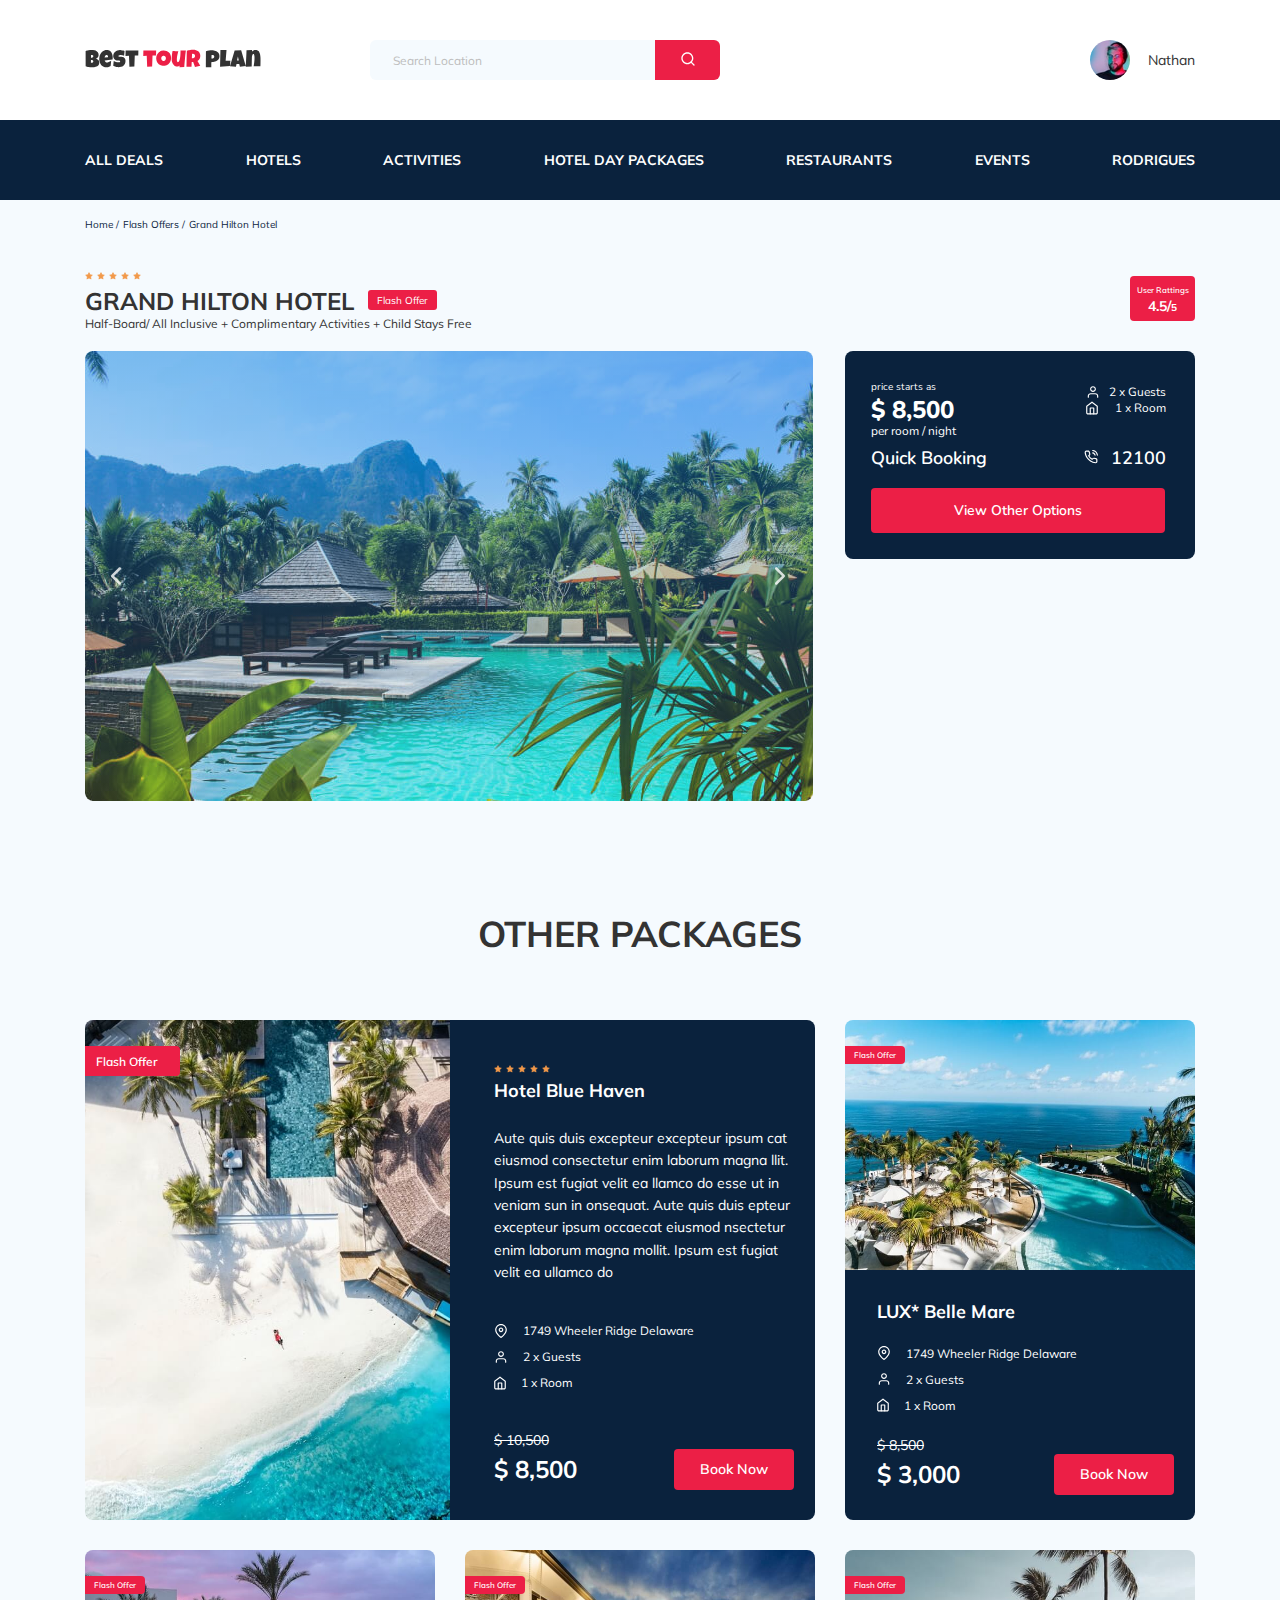
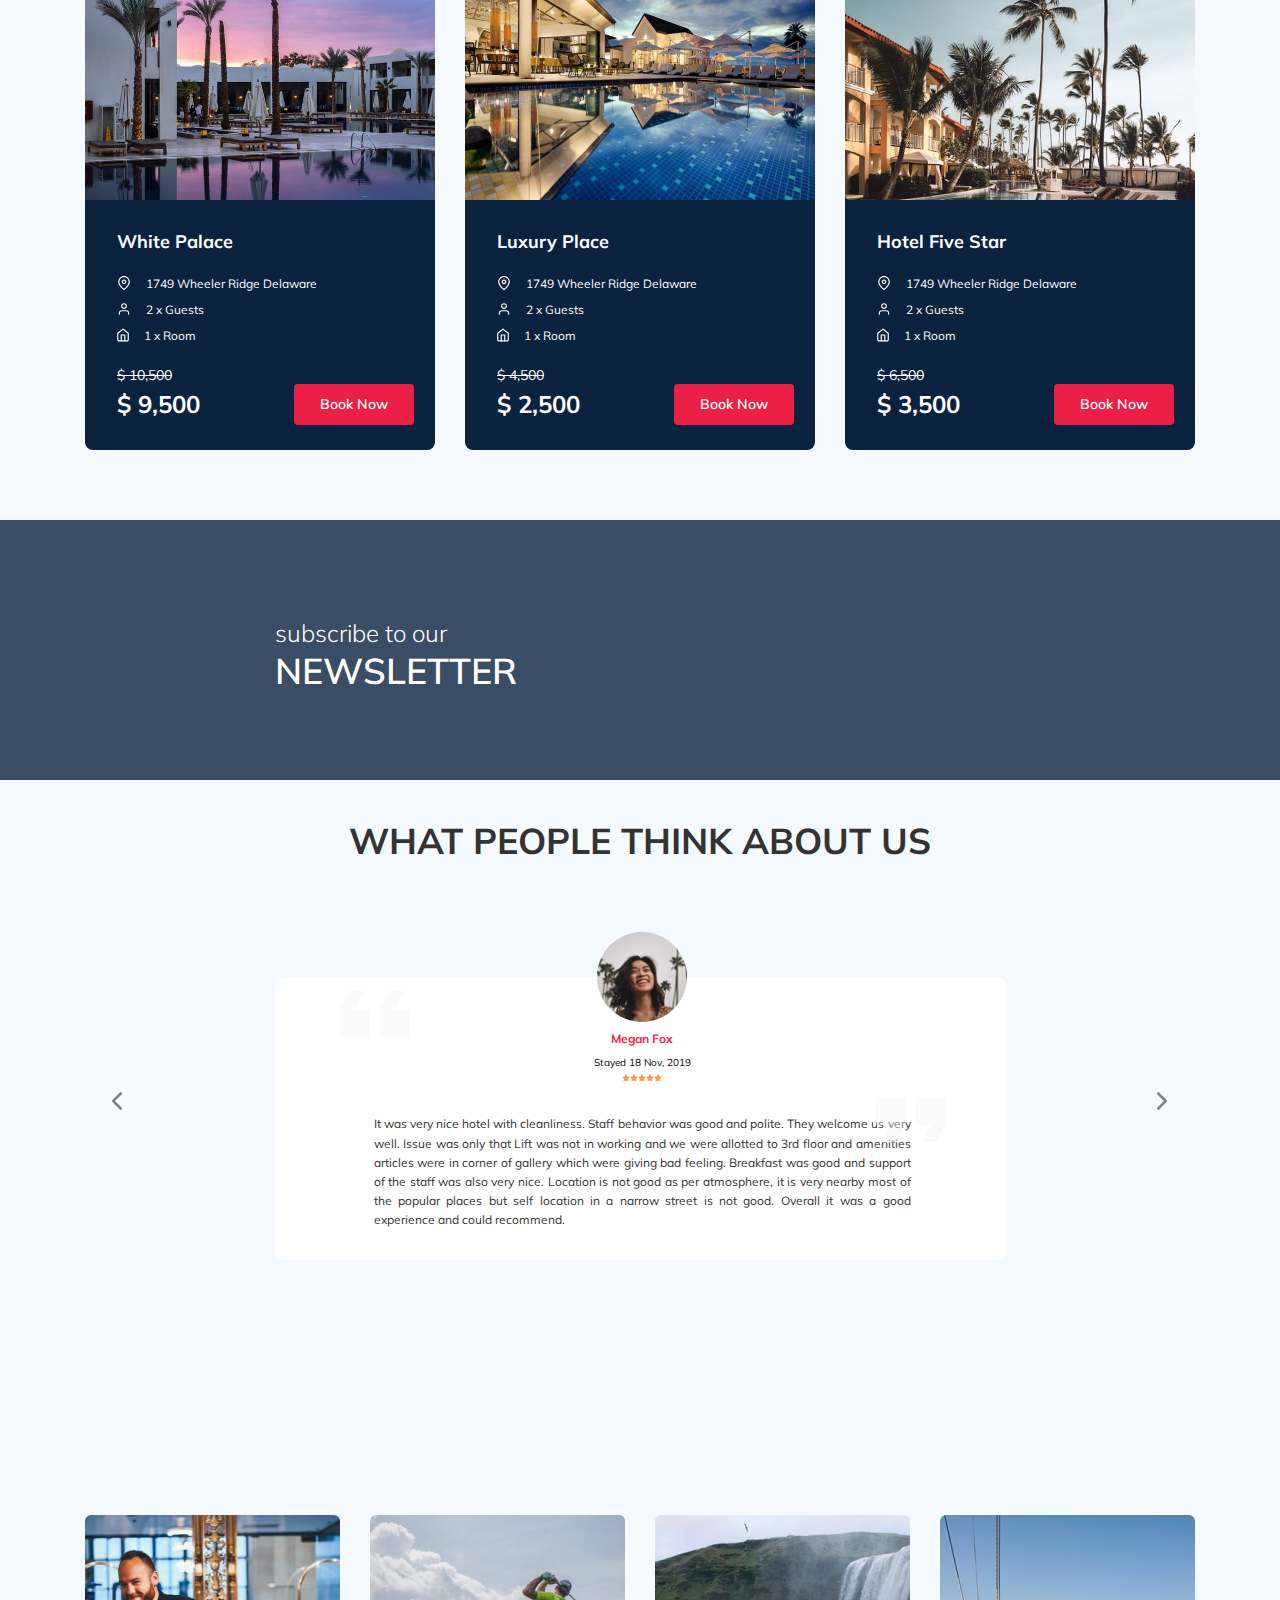
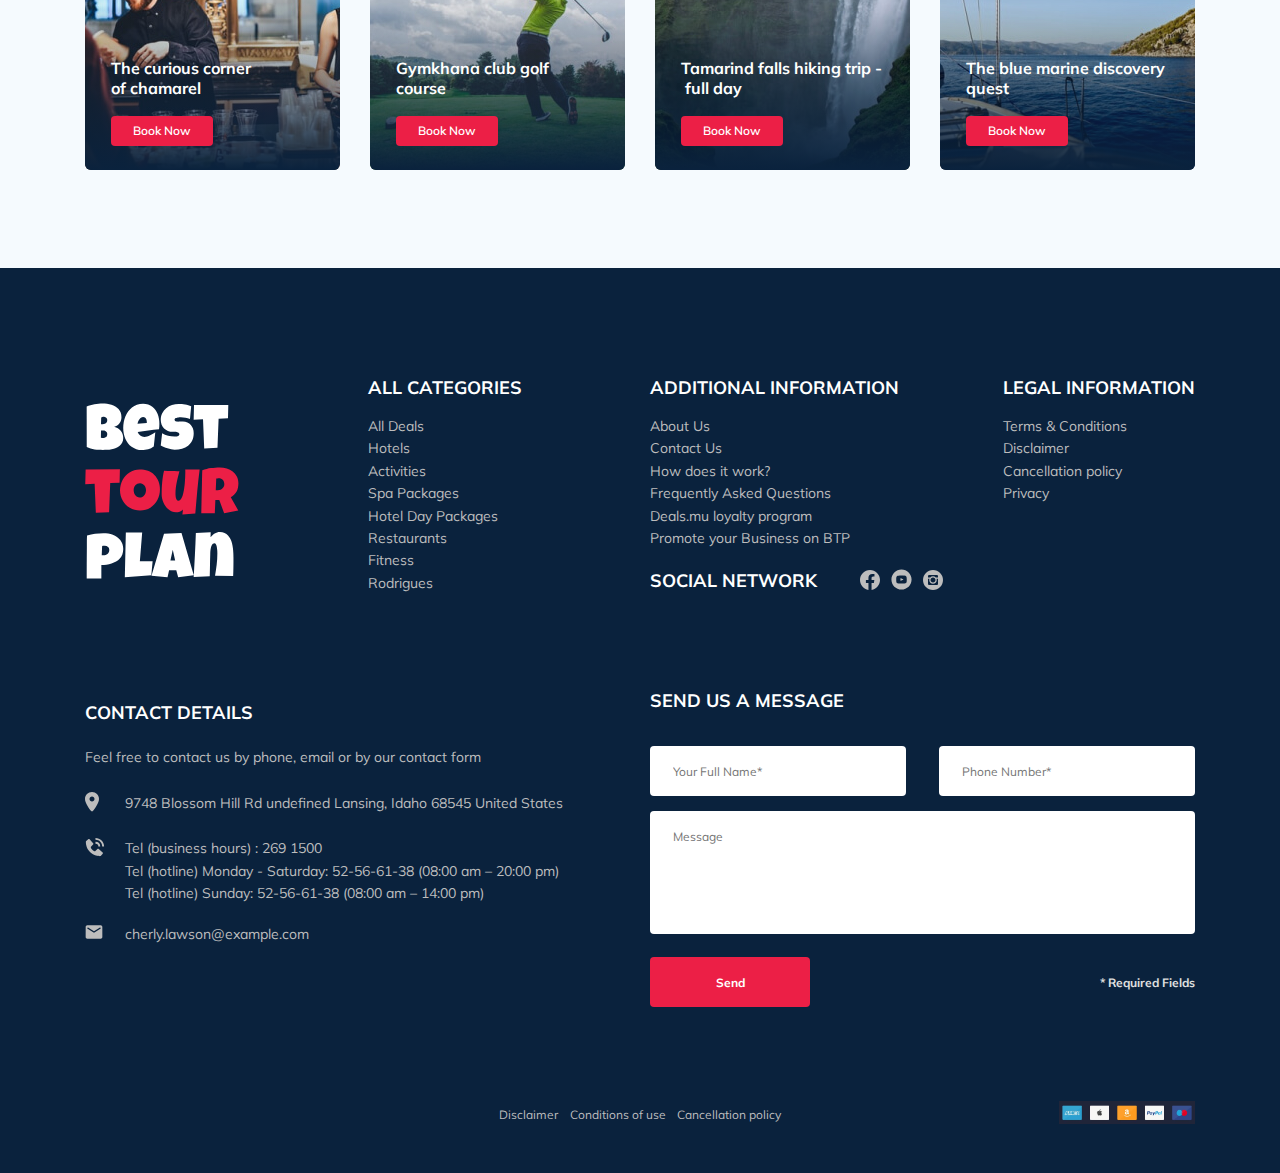
==== commit 02828853: "fix: responsive for modal" ====
--- a/index.html
+++ b/index.html
@@ -38,7 +38,7 @@
     <header class="navbar navbar--mobile-fixed">
       <div class="container">
         <div class="navbar-top">
-          <a href="index.html" class="logo" data-aos="fade-up-right">
+          <a href="#" class="logo" data-aos="fade-up-right">
             <img
               src="img/horizontal-logo.svg"
               class="logo__image"
@@ -54,7 +54,7 @@
               class="search__input"
               placeholder="Search Location"
             />
-            <button class="search__button">
+            <button class="button search__button">
               <img src="img/search-icon.svg" alt="Icon: search" />
             </button>
           </form>
@@ -658,7 +658,7 @@
               />
             </div>
             <!-- /.newsletter__input-group -->
-            <button class="search__button">Send</button>
+            <button class="button search__button">Send</button>
           </form>
         </div>
         <!-- /.newsletter-wrapper -->
@@ -813,7 +813,9 @@
             course"
             />
             <h3 class="card__title">Gymkhana club golf course</h3>
-            <button class="card__button" data-toggle="modal">Book Now</button>
+            <button class="button card__button" data-toggle="modal">
+              Book Now
+            </button>
           </div>
           <div class="card activities__card">
             <img
@@ -825,7 +827,9 @@
             <h3 class="card__title">
               Tamarind falls hiking trip&nbsp;-&nbsp;full day
             </h3>
-            <button class="card__button" data-toggle="modal">Book Now</button>
+            <button class="button card__button" data-toggle="modal">
+              Book Now
+            </button>
           </div>
           <div class="card activities__card">
             <img
@@ -835,7 +839,9 @@
             quest"
             />
             <h3 class="card__title">The blue marine discovery quest</h3>
-            <button class="card__button" data-toggle="modal">Book Now</button>
+            <button class="button card__button" data-toggle="modal">
+              Book Now
+            </button>
           </div>
           <!-- /.card -->
         </div>
@@ -846,7 +852,7 @@
     <footer class="footer">
       <div class="container">
         <div class="footer-wrapper">
-          <a href="index.html" class="footer__logo"
+          <a href="#" class="footer__logo"
             ><img
               class="logo"
               src="img/vertical-logo.svg"
@@ -1023,7 +1029,8 @@
               <!-- /.footer__input-group -->
               <textarea
                 class="input message footer__message"
-                cols="30" rows="6"
+                cols="30"
+                rows="6"
                 name="message"
                 placeholder="Message"
               ></textarea>
@@ -1056,64 +1063,63 @@
       <!-- /.container -->
     </footer>
     <div class="modal">
-      <div class="modal__overlay">
-        <div class="modal__dialog">
-          <a href="#" class="modal__close">
-            <img src="img/close.svg" alt="Icon: Close"
-          /></a>
-          <h3 class="modal__title">Booking</h3>
-          <form
-            action="send.php"
-            method="post"
-            class="form modal__form"
-            data-keyboard="true"
-            tabindex="-1"
-          >
-            <div class="modal__input-group">
-              <input
-                type="text"
-                class="input modal__input"
-                placeholder="Your Full Name*"
-                name="name"
-                required
-                minlength="2"
-              />
-            </div>
-            <!-- /.modal__input-group -->
-            <div class="modal__input-group">
-              <input
-                type="tel"
-                class="input modal__input phone"
-                placeholder="Phone Number*"
-                name="phone"
-                required
-                minlength="17"
-              />
-            </div>
-            <!-- /.modal__input-group -->
-            <div class="modal__input-group">
-              <input
-                type="email"
-                class="input modal__input"
-                placeholder="Email*"
-                name="email"
-                required
-              />
-            </div>
-            <!-- /.modal__input-group -->
-            <textarea
-              class="message modal__message"
-              cols="30"
-              name="message"
-              placeholder="Message"
-            ></textarea>
-            <button type="submit" class="button modal__button">Send</button>
-            <span class="modal__required">* Required Fields</span>
-          </form>
-        </div>
-        <!-- /.modal__dialog -->
+      <div class="modal__overlay"></div>
+      <!-- /.modal__overlay -->
+      <div class="modal__dialog">
+        <a href="#" class="modal__close">
+          <img src="img/close.svg" alt="Icon: Close"
+        /></a>
+        <h3 class="modal__title">Booking</h3>
+        <form
+          action="send.php"
+          method="post"
+          class="form modal__form"
+          data-keyboard="true"
+          tabindex="-1"
+        >
+          <div class="modal__input-group">
+            <input
+              type="text"
+              class="input modal__input"
+              placeholder="Your Full Name*"
+              name="name"
+              required
+              minlength="2"
+            />
+          </div>
+          <!-- /.modal__input-group -->
+          <div class="modal__input-group">
+            <input
+              type="tel"
+              class="input modal__input phone"
+              placeholder="Phone Number*"
+              name="phone"
+              required
+              minlength="17"
+            />
+          </div>
+          <!-- /.modal__input-group -->
+          <div class="modal__input-group">
+            <input
+              type="email"
+              class="input modal__input"
+              placeholder="Email*"
+              name="email"
+              required
+            />
+          </div>
+          <!-- /.modal__input-group -->
+          <textarea
+            class="message modal__message"
+            cols="30"
+            name="message"
+            placeholder="Message"
+          ></textarea>
+          <button type="submit" class="button modal__button">Send</button>
+          <span class="modal__required">* Required Fields</span>
+        </form>
       </div>
-      <!-- /.modal__overlay -->
+      <!-- /.modal__dialog -->
     </div>
     <!-- /.modal -->
 
--- a/css/style.css
+++ b/css/style.css
@@ -1,2 +1,2 @@
-*{-webkit-box-sizing:border-box;box-sizing:border-box}body{font-family:'Mulish', sans-serif;background-color:#F5FAFE;color:#333}li a:hover{color:#EC1F46;border-bottom:1px solid #F5FAFE;text-decoration:none;-webkit-transition:color 0.5s;transition:color 0.5s}button:hover{-webkit-box-shadow:0 4px 10px #F5FAFE;box-shadow:0 4px 10px #F5FAFE;background-color:#F45C79;-webkit-transition:opacity 0.3s ease-in-out;transition:opacity 0.3s ease-in-out}a.footer__link>img:hover{-webkit-box-shadow:0 4px 10px #F5FAFE;box-shadow:0 4px 10px #F5FAFE}.container{max-width:1110px;margin:auto}img{max-width:100%}.booking{font-family:'Nunito', sans-serif}.input{padding:18px 0 18px 23px;height:50px;font-size:12px;line-height:15px;background-color:#fff;color:#BDBDBD;border-radius:4px;border:none;outline:none}.message{font-size:12px;line-height:15px;color:#BDBDBD;background-color:#fff;padding:18px 23px;border-radius:4px;border:none;height:123px;resize:none;outline:none}.button{background:#EC1F46;border-radius:4px;border:none;cursor:pointer;color:#fff}.invalid{color:#EC1F46}label.invalid{position:absolute;left:0;top:-22px;z-index:999;width:100%;padding:6px;border:2px solid #ccc;border-radius:5px;background-color:#BDBDBD;-webkit-box-shadow:0 1px 2px rgba(0,0,0,0.4),0 1px 0 rgba(255,255,255,0.5) inset;box-shadow:0 1px 2px rgba(0,0,0,0.4),0 1px 0 rgba(255,255,255,0.5) inset}label.invalid::after{content:"";position:absolute;left:15px;bottom:-5px;background-color:#BDBDBD;width:10px;height:10px;-webkit-transform:rotate(45deg);transform:rotate(45deg)}/*! normalize.css v8.0.1 | MIT License | github.com/necolas/normalize.css */html{line-height:1.15;-webkit-text-size-adjust:100%}body{margin:0}main{display:block}h1{font-size:2em;margin:0.67em 0}hr{-webkit-box-sizing:content-box;box-sizing:content-box;height:0;overflow:visible}pre{font-family:monospace, monospace;font-size:1em}a{background-color:transparent}abbr[title]{border-bottom:none;text-decoration:underline;-webkit-text-decoration:underline dotted;text-decoration:underline dotted}b,strong{font-weight:bolder}code,kbd,samp{font-family:monospace, monospace;font-size:1em}small{font-size:80%}sub,sup{font-size:75%;line-height:0;position:relative;vertical-align:baseline}sub{bottom:-0.25em}sup{top:-0.5em}img{border-style:none}button,input,optgroup,select,textarea{font-family:inherit;font-size:100%;line-height:1.15;margin:0}button,input{overflow:visible}button,select{text-transform:none}button,[type="button"],[type="reset"],[type="submit"]{-webkit-appearance:button}button::-moz-focus-inner,[type="button"]::-moz-focus-inner,[type="reset"]::-moz-focus-inner,[type="submit"]::-moz-focus-inner{border-style:none;padding:0}button:-moz-focusring,[type="button"]:-moz-focusring,[type="reset"]:-moz-focusring,[type="submit"]:-moz-focusring{outline:1px dotted ButtonText}fieldset{padding:0.35em 0.75em 0.625em}legend{-webkit-box-sizing:border-box;box-sizing:border-box;color:inherit;display:table;max-width:100%;padding:0;white-space:normal}progress{vertical-align:baseline}textarea{overflow:auto}[type="checkbox"],[type="radio"]{-webkit-box-sizing:border-box;box-sizing:border-box;padding:0}[type="number"]::-webkit-inner-spin-button,[type="number"]::-webkit-outer-spin-button{height:auto}[type="search"]{-webkit-appearance:textfield;outline-offset:-2px}[type="search"]::-webkit-search-decoration{-webkit-appearance:none}::-webkit-file-upload-button{-webkit-appearance:button;font:inherit}details{display:block}summary{display:list-item}template{display:none}[hidden]{display:none}.navbar{background-color:#fff}.navbar-top{display:-webkit-box;display:-ms-flexbox;display:flex;-webkit-box-align:center;-ms-flex-align:center;align-items:center;-webkit-box-pack:justify;-ms-flex-pack:justify;justify-content:space-between;padding-top:40px;padding-bottom:40px}.navbar-top__menu-button{display:none}.navbar__search{margin-right:auto;margin-left:108px}.navbar-bottom{background-color:#0A223D}.navbar-menu{padding-top:31px;padding-bottom:31px}.navbar-menu__item--mobile-visible{display:none}.navbar-menu__list{display:-webkit-box;display:-ms-flexbox;display:flex;-webkit-box-pack:justify;-ms-flex-pack:justify;justify-content:space-between;-webkit-box-align:center;-ms-flex-align:center;align-items:center;margin:0;padding:0;list-style-type:none;text-transform:uppercase;font-weight:bold;font-size:14px;line-height:18px}.navbar-menu__link{text-decoration:none;color:#fff}.navbar__search--mobile-hidden{display:block}.navbar__search--mobile-visible{display:-webkit-box;display:-ms-flexbox;display:flex}.logo{width:177px}.search{position:relative;height:40px}.search__input{width:350px;height:100%;padding-left:23px;padding-right:75px;background:#F5FAFE;border:none;border-radius:6px;font-size:12px;line-height:15px;color:#333;outline:none}.search__input::-webkit-input-placeholder{color:#BDBDBD;font-size:12px;line-height:15px}.search__input:-ms-input-placeholder{color:#BDBDBD;font-size:12px;line-height:15px}.search__input::-ms-input-placeholder{color:#BDBDBD;font-size:12px;line-height:15px}.search__input::placeholder{color:#BDBDBD;font-size:12px;line-height:15px}.search__button{position:absolute;top:0;right:0;min-width:65px;max-width:100px;height:100%;background-color:#EC1F46;border:none;border-radius:0 6px 6px 0;cursor:pointer}.user{display:-webkit-box;display:-ms-flexbox;display:flex;-webkit-box-align:center;-ms-flex-align:center;align-items:center;text-decoration:none;color:inherit}.user__avatar{width:40px;height:40px;border-radius:50%;-o-object-fit:cover;object-fit:cover}.user__name{margin-left:18px;font-size:14px;line-height:18px}.breadcrumb{padding-top:18px;padding-bottom:18px}.breadcrumb-list{display:-webkit-box;display:-ms-flexbox;display:flex;-webkit-box-align:center;-ms-flex-align:center;align-items:center;margin:0;padding:0;list-style:none;font-size:10px;line-height:13px;color:#0A223D}.breadcrumb-list__item:not(:last-child)::after{content:"/";margin-right:4px}.breadcrumb-list__link{text-decoration:none;color:inherit}.hotel{padding-top:16px;padding-bottom:70px}.hotel-info{display:-webkit-box;display:-ms-flexbox;display:flex;-webkit-box-align:center;-ms-flex-align:center;align-items:center;-webkit-box-pack:justify;-ms-flex-pack:justify;justify-content:space-between;margin-bottom:20px}.hotel-wrapper{display:-webkit-box;display:-ms-flexbox;display:flex;-ms-flex-wrap:wrap;flex-wrap:wrap;-webkit-box-align:center;-ms-flex-align:center;align-items:center;-webkit-box-pack:justify;-ms-flex-pack:justify;justify-content:space-between;max-width:352px}.hotel-name{font-weight:bold;font-size:24px;line-height:30px;margin-top:3px;margin-bottom:0;color:#333}.hotel-grid{display:-webkit-box;display:-ms-flexbox;display:flex;-webkit-box-pack:justify;-ms-flex-pack:justify;justify-content:space-between}.hotel-right{display:-webkit-box;display:-ms-flexbox;display:flex;-webkit-box-orient:vertical;-webkit-box-direction:normal;-ms-flex-direction:column;flex-direction:column;-webkit-box-pack:justify;-ms-flex-pack:justify;justify-content:space-between;-webkit-box-align:center;-ms-flex-align:center;align-items:center}.hotel-slider{width:728px;height:450px;position:relative;border-radius:8px;margin:0}.hotel-slider__item{width:100%;height:100%;overflow:hidden}.hotel-slider__item::after{position:absolute;content:"";width:100%;height:100%;top:0;left:0;right:0;background:-webkit-gradient(linear, left top, left bottom, from(rgba(0,122,223,0.48)), to(rgba(255,255,255,0.128)));background:linear-gradient(180deg, rgba(0,122,223,0.48) 0%, rgba(255,255,255,0.128) 100%);z-index:10}.hotel-slider__button{width:30px;height:30px;-webkit-transform:translateY(-50%);transform:translateY(-50%);z-index:99;cursor:pointer;position:absolute;border:none;background-repeat:no-repeat;background-position:center;background-size:10px;background-color:transparent}.hotel-slider__button--prev{top:50%;margin-left:16px;background-image:url(../img/stroke-prev.svg)}.hotel-slider__button--next{top:50%;right:0;margin-right:18px;background-image:url(../img/stroke-next.svg)}.stars{-ms-flex-preferred-size:100%;flex-basis:100%}.offer{padding:4px 9px;font-size:10px;line-height:13px;color:#fff;background-color:#EC1F46;border-radius:3px;max-height:20px}.description{margin:0;font-size:12px;line-height:15px}.rating{max-width:65px;min-height:45px;padding-top:2px;padding-bottom:6px;background:#EC1F46;border-radius:4px;color:#fff;text-align:center}.rating__text{font-weight:600;font-size:8px;line-height:10px}.rating__counter{font-weight:700;font-size:14px;line-height:18px}.rating__small{font-size:10px;line-height:13px}.swiper-slide__image{-o-object-fit:cover;object-fit:cover;width:100%}.swiper-wrapper{position:relative}.booking{width:350px;background:#0A223D;border-radius:8px;padding:29px 29px 26px 26px;color:#fff}.booking__info{display:-webkit-box;display:-ms-flexbox;display:flex;-webkit-box-pack:justify;-ms-flex-pack:justify;justify-content:space-between;-webkit-box-align:start;-ms-flex-align:start;align-items:start;margin-bottom:9px}.booking__price{display:-webkit-box;display:-ms-flexbox;display:flex;-webkit-box-orient:vertical;-webkit-box-direction:normal;-ms-flex-direction:column;flex-direction:column;-webkit-box-pack:justify;-ms-flex-pack:justify;justify-content:space-between}.booking__start{font-size:10px;line-height:14px}.booking__pricetag{font-weight:800;font-size:24px;line-height:32px}.booking__per-room{font-size:12px;line-height:11px}.booking__text{font-size:12px;line-height:16px;display:-webkit-box;display:-ms-flexbox;display:flex;-webkit-box-pack:justify;-ms-flex-pack:justify;justify-content:space-between;-webkit-box-align:center;-ms-flex-align:center;align-items:center}.booking__room{margin-top:4px}.booking__description{margin-left:9px}.booking__button{padding:13px 83px;font-weight:600;font-size:14px;line-height:19px}.call-center{display:-webkit-box;display:-ms-flexbox;display:flex;-webkit-box-pack:justify;-ms-flex-pack:justify;justify-content:space-between;-webkit-box-align:center;-ms-flex-align:center;align-items:center;font-weight:600;font-size:18px;line-height:25px;margin-bottom:17px}.call-center__number{text-decoration:none;color:inherit;margin-left:8px}.map{width:347px;height:213px;border-radius:10px;overflow:hidden}.map__div{border-radius:10px;overflow:hidden}.packages{padding:40px 0 70px 0}.packages-title{margin-top:0;margin-bottom:64px;font-weight:bold;font-size:36px;line-height:45px;text-align:center;text-transform:uppercase}.packages-wrapper{display:-ms-grid;display:grid;-ms-grid-columns:(350px)[3];grid-template-columns:repeat(3, 350px);-ms-grid-rows:500px 500px;grid-template-rows:500px 500px;grid-gap:30px}.packages__card{position:relative;overflow:hidden;border-radius:8px}.packages__card:nth-child(1){-ms-grid-column:1;-ms-grid-column-span:2;grid-column:1 / 3}.packages__offer{position:absolute;top:26px;left:0;border-radius:0 4px 4px 0;font-weight:600;font-size:8px;line-height:10px}.packages__offer--big{padding:8px 22px 7px 11px;font-weight:600;font-size:12px;line-height:15px;max-height:30px}.packages__information{display:-webkit-box;display:-ms-flexbox;display:flex;-webkit-box-orient:vertical;-webkit-box-direction:normal;-ms-flex-direction:column;flex-direction:column;-webkit-box-pack:justify;-ms-flex-pack:justify;justify-content:space-between;background:#0A223D;position:absolute;top:0;right:0;bottom:0;height:100%;color:#fff}.packages__information--big{padding:38px 21px 30px 44px;left:50%}.packages__information--small{position:absolute;left:0;right:0;bottom:0;top:50%;width:100%;height:50%;padding:30px 21px 25px 32px}.packages__stars{margin-bottom:2px}.packages__image{position:absolute;top:0;left:0;right:0;bottom:0;-o-object-fit:cover;object-fit:cover;width:100%;height:50%}.packages__image--big{width:50%;height:100%}.packages__hotel-title{margin:0;font-weight:bold;font-size:18px;line-height:23px}.packages__description{margin:0;margin-top:-15px;font-weight:normal;font-size:14px;line-height:160.6%}.packages__room{max-height:67px;display:-webkit-box;display:-ms-flexbox;display:flex;-webkit-box-orient:vertical;-webkit-box-direction:normal;-ms-flex-direction:column;flex-direction:column;-webkit-box-pack:justify;-ms-flex-pack:justify;justify-content:space-between}.packages__text{margin-bottom:11px;display:-webkit-box;display:-ms-flexbox;display:flex;-webkit-box-pack:start;-ms-flex-pack:start;justify-content:flex-start;-webkit-box-align:center;-ms-flex-align:center;align-items:center;gap:15px;max-width:203px}.packages__details{font-weight:normal;font-size:12px;line-height:15px}.packages__booking{display:-webkit-box;display:-ms-flexbox;display:flex;-webkit-box-pack:justify;-ms-flex-pack:justify;justify-content:space-between;-webkit-box-align:end;-ms-flex-align:end;align-items:flex-end}.packages__old-price{font-weight:normal;font-size:14px;line-height:18px;-webkit-text-decoration-line:line-through;text-decoration-line:line-through}.packages__pricetag{display:block;font-weight:bold;font-size:24px;line-height:41px}.packages__button{padding:11px 26px;font-weight:600;font-size:14px;line-height:19px}.newsletter{position:relative;padding:98px 0 87px 0;data-parallax:scroll}.newsletter:before{content:"";position:absolute;top:0;left:0;right:0;bottom:0;width:100%;height:100%;background-color:rgba(10,34,61,0.8)}.newsletter-wrapper{position:relative;margin:auto;display:-webkit-box;display:-ms-flexbox;display:flex;-webkit-box-pack:justify;-ms-flex-pack:justify;justify-content:space-between;-webkit-box-align:center;-ms-flex-align:center;align-items:center;width:731px}.newsletter-title{margin:0;font-weight:300;font-size:24px;line-height:30px;color:#fff}.newsletter-title__strong{display:block;font-weight:600;font-size:36px;line-height:45px;text-transform:uppercase}.newsletter__search{height:100%}.newsletter__input{width:350px;background-color:#fff;padding:19px 75px 18px 33px;font-weight:300;font-size:14px;line-height:18px}.newsletter__input::-webkit-input-placeholder{font-size:14px;line-height:18px}.newsletter__input:-ms-input-placeholder{font-size:14px;line-height:18px}.newsletter__input::-ms-input-placeholder{font-size:14px;line-height:18px}.newsletter__input::placeholder{font-size:14px;line-height:18px}.newsletter__input-group{position:relative}.search__button{font-weight:bold;font-size:12px;line-height:15px;color:#fff}.reviews{padding-top:40px;padding-bottom:70px}.reviews__title{margin-top:0;margin-bottom:70px;font-weight:bold;font-size:36px;line-height:42px;text-align:center;text-transform:uppercase}.reviews-slider__text{margin-top:32px;margin-bottom:0}.reviews-slider__item{position:relative;display:-webkit-box;display:-ms-flexbox;display:flex;-webkit-box-orient:vertical;-webkit-box-direction:normal;-ms-flex-direction:column;flex-direction:column;-webkit-box-align:center;-ms-flex-align:center;align-items:center;max-width:731px;margin:45px auto 0;background-color:#fff;border-radius:8px;padding:0 95px 30px 99px}.reviews-slider__item::before{position:absolute;content:"";width:70px;height:47px;top:13px;left:64px;background-image:url(../img/quotes-left.svg);background-repeat:no-repeat}.reviews-slider__item::after{position:absolute;content:"";width:70px;height:47px;top:119px;right:60px;background-image:url(../img/quotes-right.svg);background-repeat:no-repeat}.reviews-slider__profile{display:-webkit-box;display:-ms-flexbox;display:flex;-webkit-box-orient:vertical;-webkit-box-direction:normal;-ms-flex-direction:column;flex-direction:column;-webkit-box-align:center;-ms-flex-align:center;align-items:center;margin-top:-45px}.reviews-slider__avatar{width:90px;height:90px;border-radius:50%;-o-object-fit:cover;object-fit:cover;margin-bottom:9px}.reviews-slider__username{font-style:normal;font-weight:bold;font-size:12px;line-height:15px;color:#EC1F46;margin-bottom:10px}.reviews-slider__date{font-weight:normal;font-size:10px;line-height:13px;margin-bottom:5px;color:#000000}.reviews-slider__rating{display:-webkit-box;display:-ms-flexbox;display:flex;-webkit-box-align:center;-ms-flex-align:center;align-items:center}.reviews-slider__text{font-size:12px;line-height:160%;text-align:justify}.reviews-slider__button{width:30px;height:30px;-webkit-transform:translateY(-50%);transform:translateY(-50%);z-index:99;cursor:pointer;position:absolute;border:none;background-repeat:no-repeat;background-position:center;background-size:10px;background-color:transparent}.reviews-slider__button--prev{top:46%;margin-left:17px;background-image:url(../img/arrow-prev.svg)}.reviews-slider__button--next{top:46%;right:0;margin-right:18px;background-image:url(../img/arrow-next.svg)}.activities{padding:60px 0 98px 0}.activities-title{margin-top:0;margin-bottom:57px;font-weight:bold;font-size:24px;line-height:30px;text-transform:uppercase;color:#000}.activities-wrapper{display:-webkit-box;display:-ms-flexbox;display:flex;-webkit-box-pack:justify;-ms-flex-pack:justify;justify-content:space-between;-webkit-box-align:center;-ms-flex-align:center;align-items:center}.card{position:relative;padding:24px 26px;display:-webkit-box;display:-ms-flexbox;display:flex;-webkit-box-orient:vertical;-webkit-box-direction:normal;-ms-flex-direction:column;flex-direction:column;-webkit-box-align:start;-ms-flex-align:start;align-items:flex-start;width:255px;min-height:255px;border-radius:6px;overflow:hidden}.card::before{content:"";position:absolute;top:0;left:0;right:0;bottom:0;background:linear-gradient(179.83deg, rgba(196,196,196,0) 35.34%, #0A223D 99.85%);z-index:-1}.card__image{width:100%;height:100%;position:absolute;top:0;left:0;right:0;bottom:0;-o-object-fit:cover;object-fit:cover;z-index:-2}.card__title{margin-top:auto;margin-bottom:18px;font-weight:bold;font-size:16px;line-height:20px;color:#fff}.card__button{padding:7px 22px;font-weight:600;font-size:12px;line-height:16px;color:#fff;background:#EC1F46;border-radius:4px;border:none;cursor:pointer}.footer{padding-top:108px;padding-bottom:46px;background-color:#0A223D;color:#BDBDBD}.footer-wrapper{display:-ms-grid;display:grid;-ms-grid-columns:(minmax(min-content, 1fr))[4];grid-template-columns:repeat(4, minmax(-webkit-min-content, 1fr));grid-template-columns:repeat(4, minmax(min-content, 1fr));grid-auto-rows:minmax(40px, -webkit-min-content);grid-auto-rows:minmax(40px, min-content);grid-gap:20px;margin-bottom:94px;-webkit-box-align:start;-ms-flex-align:start;align-items:start}.footer__logo{-ms-grid-row:1;-ms-grid-row-span:2;grid-row:1/3;-ms-flex-item-align:center;-ms-grid-row-align:center;align-self:center;width:154px}.footer__categories{-ms-grid-row:1;-ms-grid-row-span:3;grid-row:1/4}.footer__title{margin-top:0;margin-bottom:16px;color:#fff;font-weight:bold;font-size:18px;line-height:23px;text-transform:uppercase}.footer__title--mb-3{margin-bottom:34px}.footer__title-social{margin:0 43px 0 0}.footer__ul{margin:0;padding:0;list-style:none}.footer__item{display:-webkit-box;display:-ms-flexbox;display:flex;-webkit-box-align:start;-ms-flex-align:start;align-items:flex-start;font-weight:normal;font-size:14px;line-height:160%}.footer__item--mb-2{margin-bottom:19px}.footer__link{text-decoration:none;color:inherit}.footer__social{-ms-grid-row:2;-ms-grid-row-span:1;grid-row:2 / 3;grid-column:span 2;display:-webkit-box;display:-ms-flexbox;display:flex}.footer__social-links{display:-webkit-box;display:-ms-flexbox;display:flex;-webkit-box-align:center;-ms-flex-align:center;align-items:center;-webkit-box-pack:justify;-ms-flex-pack:justify;justify-content:space-between;min-width:83px}.footer__legal{-ms-grid-column-align:end;justify-self:end}.footer__contact{-ms-grid-column:1;-ms-grid-column-span:2;grid-column:1/3;padding-top:12px}.footer__text{margin-top:22px;margin-bottom:23px;font-size:14px;line-height:160%;color:#BDBDBD}.footer__icon-wrapper{min-width:40px}.footer__contact-form{grid-column:span 2}.footer__form{display:-webkit-box;display:-ms-flexbox;display:flex;-webkit-box-align:center;-ms-flex-align:center;align-items:center;-webkit-box-pack:justify;-ms-flex-pack:justify;justify-content:space-between;-ms-flex-wrap:wrap;flex-wrap:wrap}.footer__input{width:100%;color:#333}.footer__input-group{position:relative;-ms-flex-preferred-size:47%;flex-basis:47%;margin-bottom:15px}.footer__message{margin-bottom:23px;-ms-flex-preferred-size:100%;flex-basis:100%;color:#333}.footer__button{padding:17px 65px;min-width:160px;min-height:50px;font-weight:bold;font-size:12px;line-height:15px;background-color:#EC1F46;color:#fff;border-radius:4px}.footer__required{font-weight:bold;font-size:12px;line-height:15px;color:#E0E0E0}.footer-bottom{display:-webkit-box;display:-ms-flexbox;display:flex;-webkit-box-pack:end;-ms-flex-pack:end;justify-content:end;-webkit-box-align:center;-ms-flex-align:center;align-items:center}.footer-bottom__list{margin:0 278px 0 0;padding:0;display:-webkit-box;display:-ms-flexbox;display:flex;-webkit-box-pack:justify;-ms-flex-pack:justify;justify-content:space-between;width:282px;list-style:none}.footer-bottom__item{font-weight:normal;font-size:12px;line-height:15px}.footer-bottom__link{text-decoration:none;color:inherit}.footer-bottom__partners{max-width:136px}.thankyou-message{font-size:15px;margin-bottom:40px}.button-return{text-decoration:none;padding:10px 15px}.modal__overlay{position:fixed;top:0;left:0;right:0;bottom:0;z-index:100;background-color:rgba(0,143,223,0.39);visibility:hidden;opacity:0;-webkit-transition:opacity 0.2s;transition:opacity 0.2s}.modal__overlay--visible{visibility:visible;opacity:1;overflow-y:hidden}.modal__dialog{position:fixed;top:50%;left:50%;padding:33px 88px;max-width:478px;-webkit-transform:translate(-50%, -50%);transform:translate(-50%, -50%);background:#0A223D;color:#fff;border-radius:8px;z-index:101;visibility:hidden;opacity:0;-webkit-transition:opacity 0.2s;transition:opacity 0.2s}.modal__dialog--visible{visibility:visible;opacity:1;overflow-y:hidden}.modal__close{position:absolute;top:17px;right:18px;text-decoration:none;cursor:pointer}.modal__form{display:-webkit-box;display:-ms-flexbox;display:flex;-webkit-box-align:center;-ms-flex-align:center;align-items:center;-webkit-box-pack:justify;-ms-flex-pack:justify;justify-content:space-between;-ms-flex-wrap:wrap;flex-wrap:wrap}.modal__title{margin:0;font-style:normal;font-weight:bold;font-size:18px;line-height:23px;text-transform:uppercase;text-align:center}.modal__input{width:100%;margin-top:15px}.modal__input-group{position:relative;width:100%}.modal__message{width:100%;min-height:123px;margin-top:15px}.modal__button{margin-top:15px;padding:18px 65px;font-weight:bold;font-size:12px;line-height:15px}.modal__required{font-weight:bold;font-size:12px;line-height:15px;color:#E0E0E0}@media (max-width: 1200px){.container{max-width:960px}.hotel-slider{width:590px}.swiper-slide__image{height:100%;width:100%}.card{width:230px;height:230px}.reviews-slider__item{width:700px}.packages-wrapper{display:-ms-grid;display:grid;-ms-grid-columns:(309px)[auto-fill];grid-template-columns:repeat(auto-fill, 309px);-ms-grid-rows:460px 460px;grid-template-rows:460px 460px;grid-gap:16px}.packages__booking{-ms-flex-wrap:wrap;flex-wrap:wrap;gap:6px}}@media (max-width: 992px){.container{max-width:700px}.logo{width:132px}.navbar__search{margin-left:auto;margin-right:74px}.navbar-top{padding-top:30px;padding-bottom:30px}.navbar-menu{padding-top:22px;padding-bottom:23px}.navbar-menu__list{font-size:12px;line-height:15px;-ms-flex-pack:distribute;justify-content:space-around}.search__input{max-width:340px}.hotel{padding-bottom:60px}.hotel__slider{margin-bottom:30px}.hotel-grid{-webkit-box-orient:vertical;-webkit-box-direction:normal;-ms-flex-direction:column;flex-direction:column}.hotel-right{-webkit-box-orient:horizontal;-webkit-box-direction:normal;-ms-flex-direction:row;flex-direction:row}.swiper{width:700px}.booking{width:340px;padding-right:22px;padding-left:23px}.booking__pricetag{line-height:29px}.map{height:210px}.packages{padding-top:20px}.packages-wrapper{display:-ms-grid;display:grid;-ms-grid-columns:(340px)[auto-fill];grid-template-columns:repeat(auto-fill, 340px);-ms-grid-rows:460px 460px 460px;grid-template-rows:460px 460px 460px;grid-gap:16px}.packages:nth-child(2){-ms-grid-column:1;grid-column:1}.packages-title{font-size:30px;line-height:38px;margin-bottom:50px}.newsletter{padding-top:92px;padding-bottom:93px}.newsletter__input{max-width:350px}.newsletter-wrapper{width:100%}.reviews{padding-bottom:60px}.reviews__title{font-size:30px;line-height:38px;margin-bottom:50px}.reviews-slider__item{max-width:579px;padding:0 60px 30px 64px}.reviews-slider__item:before,.reviews-slider__item::after{display:none}.reviews-slider__profile{margin-bottom:32px}.reviews-slider__text{margin:0}.reviews-slider__button--prev{top:50%;margin-left:0}.reviews-slider__button--next{top:50%;margin-right:0}.activities{padding-bottom:50px}.activities-title{margin-bottom:54px}.activities-wrapper{-ms-flex-wrap:wrap;flex-wrap:wrap}.activities__card{margin-bottom:20px;padding-right:113px}.card{width:339px;height:255px}.footer{padding-top:73px;padding-bottom:33px}.footer__input-group{-ms-flex-preferred-size:47%;flex-basis:47%}.footer-wrapper{grid-gap:47px;margin-bottom:55px}.footer__logo{-ms-grid-row:1;-ms-grid-row-span:1;grid-row:1/2;-ms-flex-item-align:start;-ms-grid-row-align:start;align-self:start;width:95px}.footer__categories{-ms-grid-row:2;-ms-grid-row-span:1;grid-row:2/3}.footer__information{grid-column:span 2}.footer__social{-ms-grid-row:1;-ms-grid-row-span:1;grid-row:1/2;grid-column:span 3;-ms-flex-item-align:center;-ms-grid-row-align:center;align-self:center}.footer__title--mb-3{margin-bottom:28px}.footer__contact{grid-column:span 4}.footer__contact-form{-ms-grid-row:4;grid-row:4;grid-column:span 4}.footer__form{width:77%}}@media (max-width: 767px){body{padding-top:78px}.container{max-width:576px;width:92%}.navbar--mobile-fixed{position:fixed;top:0;left:0;right:0;z-index:99}.navbar-bottom{display:none;position:fixed;top:68px;bottom:0;left:0;right:0}.navbar-bottom--visible{display:block;overflow:auto}.navbar-menu{padding-top:31px}.navbar-menu__list{-webkit-box-orient:vertical;-webkit-box-direction:normal;-ms-flex-direction:column;flex-direction:column}.navbar-menu__item{margin-bottom:20px}.navbar-menu__item--mobile-visible{display:-webkit-box;display:-ms-flexbox;display:flex}.navbar__search{margin-right:0}.navbar__search--mobile-hidden{display:none}.navbar__search--mobile-visible{margin-bottom:19px}.navbar__user--mobile-visible{margin-bottom:7px;-webkit-box-orient:vertical;-webkit-box-direction:normal;-ms-flex-direction:column;flex-direction:column;-webkit-box-align:center;-ms-flex-align:center;align-items:center}.navbar__user--mobile-hidden{display:none}.user__name--mobile-visible{margin:0;font-style:normal;font-weight:normal;font-size:14px;line-height:18px;text-transform:none;color:#fff}.menu-button{display:-webkit-box;display:-ms-flexbox;display:flex;-webkit-box-orient:vertical;-webkit-box-direction:normal;-ms-flex-direction:column;flex-direction:column;-webkit-box-pack:justify;-ms-flex-pack:justify;justify-content:space-between;-webkit-box-align:center;-ms-flex-align:center;align-items:center;width:16px;height:11px;padding:0;border:none;background-color:#fff;cursor:pointer}.menu-button__line{width:16px;height:1px;background-color:#333}.swiper{width:100%}.hotel-slider__item{margin-bottom:20px}.hotel-right{-webkit-box-orient:vertical;-webkit-box-direction:normal;-ms-flex-direction:column;flex-direction:column}.hotel-info{padding-bottom:20px;margin-bottom:18px}.packages-wrapper{display:-ms-grid;display:grid;-ms-grid-columns:(1fr)[2];grid-template-columns:repeat(2, 1fr);-ms-grid-rows:(1fr)[auto-fit];grid-template-rows:repeat(auto-fit, 1fr);grid-gap:10px}.packages__card:nth-child(1){grid-column:span 2}.packages__card:nth-child(2){-ms-grid-row:2;grid-row:2}.packages__image--big{width:100%;height:50%}.packages__offer{padding:8px 12px 7px 11px;font-weight:600;font-size:12px;line-height:15px;max-height:30px}.packages__information{position:absolute;left:0;right:0;bottom:0;top:50%;width:100%;height:50%;padding:10px 15px 15px 15px}.packages__room--big{-webkit-box-orient:horizontal;-webkit-box-direction:normal;-ms-flex-direction:row;flex-direction:row;-ms-flex-wrap:wrap;flex-wrap:wrap}.packages__stars{display:none}.packages__text{margin-bottom:5px}.booking{padding-right:21px;padding-left:22px;width:100%;margin-bottom:20px}.booking__button{padding:13px 54px;width:100%}.booking__pricetag{line-height:32px}.activities{padding-top:40px;padding-bottom:60px}.activities-wrapper{-ms-flex-wrap:wrap;flex-wrap:wrap}.map{width:100%}.map__div{width:100%}.newsletter{padding-top:76px;padding-bottom:83px}.newsletter-wrapper{-ms-flex-wrap:wrap;flex-wrap:wrap;width:100%}.newsletter-title{font-size:20px;line-height:25px;margin-bottom:37px}.newsletter-title__strong{margin-top:5px;font-size:30px;line-height:38px}.search__input{width:280px;padding-left:20px}.card{width:48%}.card__title{font-size:18px;line-height:23px}.footer-wrapper{-ms-grid-columns:(minmax(min-content, 1fr))[6];grid-template-columns:repeat(6, minmax(-webkit-min-content, 1fr));grid-template-columns:repeat(6, minmax(min-content, 1fr));grid-gap:20px}.footer__categories{-ms-grid-row:2;-ms-grid-row-span:1;grid-row:2/3;grid-column:span 2}.footer__social{grid-column:span 4}.footer__information{-ms-grid-column:3;-ms-grid-column-span:2;grid-column:3/5}.footer__contact{-ms-grid-row:3;grid-row:3;grid-column:span 6}.footer__contact-form{grid-column:span 6}.footer__legal{grid-column:span 2}.footer__form{width:100%}.footer__input-group{-ms-flex-preferred-size:100%;flex-basis:100%}.footer-bottom{display:-webkit-box;display:-ms-flexbox;display:flex;-webkit-box-orient:vertical;-webkit-box-direction:normal;-ms-flex-direction:column;flex-direction:column;-webkit-box-align:start;-ms-flex-align:start;align-items:flex-start}.footer-bottom__list{margin:0}.modal__dialog{padding:33px 50px}}@media (max-width: 576px){.container{width:88%}.navbar-top{padding-top:22px;padding-bottom:28.5px}.navbar-top__menu-button{margin-top:5px}.breadcrumb{padding-top:10px}.logo{width:99px}.hotel{padding-top:5px;padding-bottom:40px}.hotel-info__text{width:95%}.hotel-name{-ms-flex-preferred-size:100%;flex-basis:100%;margin-top:10px}.rating{display:none}.offer{-webkit-box-ordinal-group:0;-ms-flex-order:-1;order:-1}.stars{-ms-flex-preferred-size:auto;flex-basis:auto}.hotel-right{-webkit-box-orient:vertical;-webkit-box-direction:normal;-ms-flex-direction:column;flex-direction:column}.hotel-info{padding-bottom:20px;margin-bottom:18px}.hotel-slider{height:179px;margin-bottom:20px}.hotel-slider__button{width:11.5px;height:12px;background-size:5px}.hotel-slider__button--prev{margin-left:6px}.hotel-slider__button--next{margin-right:7px}.booking{padding-right:21px;padding-left:22px;width:100%;margin-bottom:20px}.booking__button{padding:13px 54px}.booking__text{margin-bottom:8px}.booking__per-room{line-height:14px}.map{width:280px;height:173px}.map__div{width:100%;height:100%}.packages-title{font-size:18px;line-height:23px;margin-bottom:40px}.packages-wrapper{display:-ms-grid;display:grid;-ms-grid-columns:1fr;grid-template-columns:1fr;grid-auto-rows:470px}.packages__card:nth-child(1){grid-column:span 1}.packages__information--big{top:40%;height:60%}.packages__description{overflow:hidden;text-overflow:ellipsis;white-space:nowrap}.packages__room--big{-webkit-box-orient:vertical;-webkit-box-direction:normal;-ms-flex-direction:column;flex-direction:column;-webkit-box-pack:justify;-ms-flex-pack:justify;justify-content:space-between}.packages__price{margin-bottom:15px}.packages__booking{-webkit-box-align:center;-ms-flex-align:center;align-items:center}.packages__booking--big{-ms-flex-wrap:nowrap;flex-wrap:nowrap}.reviews{padding-bottom:50px}.reviews__title{width:93%;font-size:18px;line-height:23px;margin-bottom:42px}.reviews-slider__item{padding:0 29px 36px 33px;width:100%}.reviews-slider__button--prev{top:9%;margin-left:35px;background-image:url(../img/arrow-prev.svg)}.reviews-slider__button--next{top:9%;right:0;margin-right:38px;background-image:url(../img/arrow-next.svg)}.reviews-slider__text{text-align:left}.activities{padding-top:36px;padding-bottom:40px}.activities-title{font-size:18px;line-height:23px;margin-bottom:36px}.activities__card{margin:0 auto 20px}.activities__card:nth-child(2){-webkit-box-ordinal-group:2;-ms-flex-order:1;order:1;padding-right:60px}.activities__card:nth-child(3){margin-bottom:28px;padding-right:80px}.activities__card:nth-child(4){-webkit-box-ordinal-group:3;-ms-flex-order:2;order:2;padding-right:55px}.card{width:339px}.card__title{font-weight:bold;font-size:16px;line-height:20px}.footer-wrapper{-ms-grid-columns:1fr;grid-template-columns:1fr;grid-gap:22px;margin-bottom:26px}.footer__logo{-ms-grid-row:1;grid-row:1;-ms-grid-column:1;grid-column:1}.footer__social{-ms-grid-row:2;grid-row:2;-ms-grid-column:1;grid-column:1;-ms-flex-wrap:wrap;flex-wrap:wrap}.footer__legal{-ms-grid-column-align:left;justify-self:left}.footer__list{-ms-grid-row:3;grid-row:3;-ms-grid-column:1;grid-column:1}.footer__information{-ms-grid-row:4;grid-row:4;-ms-grid-column:1;grid-column:1}.footer__categories{-ms-grid-row:5;grid-row:5;-ms-grid-column:1;grid-column:1}.footer__contact{-ms-grid-row:6;grid-row:6;-ms-grid-column:1;grid-column:1;padding-top:23px}.footer__contact-form{-ms-grid-row:7;grid-row:7;grid-column:span 1;padding-top:17px}.footer__input-group{width:100%}.footer__message{margin-bottom:15px;width:100%}.footer__form{-webkit-box-orient:vertical;-webkit-box-direction:normal;-ms-flex-direction:column;flex-direction:column;-webkit-box-align:start;-ms-flex-align:start;align-items:flex-start}.footer__button{margin-top:15px;-webkit-box-ordinal-group:2;-ms-flex-order:1;order:1}.footer__title{margin-bottom:20px}.footer__title--mb-3{margin-bottom:15px}.footer__title-social{margin-top:16px}.footer__icon-wrapper{min-width:27px}.footer-bottom{-webkit-box-align:start;-ms-flex-align:start;align-items:start}.footer-bottom__item{margin-bottom:10px}.footer__item--mb-2{margin-bottom:20px}.modal__close{right:35px}.modal__input{padding:10px 0 10px 13px}.modal__message{min-width:250px}.modal__dialog{padding:30px 30px}.modal__dialog--visible{overflow-y:auto;height:300px}}
+*{-webkit-box-sizing:border-box;box-sizing:border-box}body{font-family:'Mulish', sans-serif;background-color:#F5FAFE;color:#333}li a:hover{color:#EC1F46;border-bottom:1px solid #F5FAFE;text-decoration:none;-webkit-transition:color 0.5s;transition:color 0.5s}.user__name:hover{border-bottom:1px dashed #BDBDBD;text-decoration:none;-webkit-transition:color 0.5s;transition:color 0.5s}.button:hover{-webkit-box-shadow:0 4px 10px #F5FAFE;box-shadow:0 4px 10px #F5FAFE;background-color:#F45C79;-webkit-transition:opacity 0.3s ease-in-out;transition:opacity 0.3s ease-in-out}a.footer__link>img:hover{-webkit-box-shadow:0 4px 10px #F5FAFE;box-shadow:0 4px 10px #F5FAFE;border-radius:50%}img.user__avatar:hover{-webkit-box-shadow:0 4px 10px #BDBDBD;box-shadow:0 4px 10px #BDBDBD;border-radius:50%}.container{max-width:1110px;margin:auto}img{max-width:100%}.booking{font-family:'Nunito', sans-serif}.input{padding:18px 0 18px 23px;height:50px;font-size:12px;line-height:15px;background-color:#fff;color:#BDBDBD;border-radius:4px;border:none;outline:none}.message{font-size:12px;line-height:15px;color:#BDBDBD;background-color:#fff;padding:18px 23px;border-radius:4px;border:none;height:123px;resize:none;outline:none}.button{background:#EC1F46;border-radius:4px;border:none;cursor:pointer;color:#fff}.invalid{color:#EC1F46}label.invalid{position:absolute;left:0;top:-22px;z-index:999;width:100%;padding:6px;border:2px solid #ccc;border-radius:5px;background-color:#BDBDBD;-webkit-box-shadow:0 1px 2px rgba(0,0,0,0.4),0 1px 0 rgba(255,255,255,0.5) inset;box-shadow:0 1px 2px rgba(0,0,0,0.4),0 1px 0 rgba(255,255,255,0.5) inset}label.invalid::after{content:"";position:absolute;left:15px;bottom:-5px;background-color:#BDBDBD;width:10px;height:10px;-webkit-transform:rotate(45deg);transform:rotate(45deg)}/*! normalize.css v8.0.1 | MIT License | github.com/necolas/normalize.css */html{line-height:1.15;-webkit-text-size-adjust:100%}body{margin:0}main{display:block}h1{font-size:2em;margin:0.67em 0}hr{-webkit-box-sizing:content-box;box-sizing:content-box;height:0;overflow:visible}pre{font-family:monospace, monospace;font-size:1em}a{background-color:transparent}abbr[title]{border-bottom:none;text-decoration:underline;-webkit-text-decoration:underline dotted;text-decoration:underline dotted}b,strong{font-weight:bolder}code,kbd,samp{font-family:monospace, monospace;font-size:1em}small{font-size:80%}sub,sup{font-size:75%;line-height:0;position:relative;vertical-align:baseline}sub{bottom:-0.25em}sup{top:-0.5em}img{border-style:none}button,input,optgroup,select,textarea{font-family:inherit;font-size:100%;line-height:1.15;margin:0}button,input{overflow:visible}button,select{text-transform:none}button,[type="button"],[type="reset"],[type="submit"]{-webkit-appearance:button}button::-moz-focus-inner,[type="button"]::-moz-focus-inner,[type="reset"]::-moz-focus-inner,[type="submit"]::-moz-focus-inner{border-style:none;padding:0}button:-moz-focusring,[type="button"]:-moz-focusring,[type="reset"]:-moz-focusring,[type="submit"]:-moz-focusring{outline:1px dotted ButtonText}fieldset{padding:0.35em 0.75em 0.625em}legend{-webkit-box-sizing:border-box;box-sizing:border-box;color:inherit;display:table;max-width:100%;padding:0;white-space:normal}progress{vertical-align:baseline}textarea{overflow:auto}[type="checkbox"],[type="radio"]{-webkit-box-sizing:border-box;box-sizing:border-box;padding:0}[type="number"]::-webkit-inner-spin-button,[type="number"]::-webkit-outer-spin-button{height:auto}[type="search"]{-webkit-appearance:textfield;outline-offset:-2px}[type="search"]::-webkit-search-decoration{-webkit-appearance:none}::-webkit-file-upload-button{-webkit-appearance:button;font:inherit}details{display:block}summary{display:list-item}template{display:none}[hidden]{display:none}.navbar{background-color:#fff}.navbar-top{display:-webkit-box;display:-ms-flexbox;display:flex;-webkit-box-align:center;-ms-flex-align:center;align-items:center;-webkit-box-pack:justify;-ms-flex-pack:justify;justify-content:space-between;padding-top:40px;padding-bottom:40px}.navbar-top__menu-button{display:none}.navbar__search{margin-right:auto;margin-left:108px}.navbar-bottom{background-color:#0A223D}.navbar-menu{padding-top:31px;padding-bottom:31px}.navbar-menu__item--mobile-visible{display:none}.navbar-menu__list{display:-webkit-box;display:-ms-flexbox;display:flex;-webkit-box-pack:justify;-ms-flex-pack:justify;justify-content:space-between;-webkit-box-align:center;-ms-flex-align:center;align-items:center;margin:0;padding:0;list-style-type:none;text-transform:uppercase;font-weight:bold;font-size:14px;line-height:18px}.navbar-menu__link{text-decoration:none;color:#fff}.navbar__search--mobile-hidden{display:block}.navbar__search--mobile-visible{display:-webkit-box;display:-ms-flexbox;display:flex}.logo{width:177px}.search{position:relative;height:40px}.search__input{width:350px;height:100%;padding-left:23px;padding-right:75px;background:#F5FAFE;border:none;border-radius:6px;font-size:12px;line-height:15px;color:#333;outline:none}.search__input::-webkit-input-placeholder{color:#BDBDBD;font-size:12px;line-height:15px}.search__input:-ms-input-placeholder{color:#BDBDBD;font-size:12px;line-height:15px}.search__input::-ms-input-placeholder{color:#BDBDBD;font-size:12px;line-height:15px}.search__input::placeholder{color:#BDBDBD;font-size:12px;line-height:15px}.search__button{position:absolute;top:0;right:0;min-width:65px;max-width:100px;height:100%;background-color:#EC1F46;border:none;border-radius:0 6px 6px 0;cursor:pointer}.user{display:-webkit-box;display:-ms-flexbox;display:flex;-webkit-box-align:center;-ms-flex-align:center;align-items:center;text-decoration:none;color:inherit}.user__avatar{width:40px;height:40px;border-radius:50%;-o-object-fit:cover;object-fit:cover}.user__name{margin-left:18px;font-size:14px;line-height:18px}.breadcrumb{padding-top:18px;padding-bottom:18px}.breadcrumb-list{display:-webkit-box;display:-ms-flexbox;display:flex;-webkit-box-align:center;-ms-flex-align:center;align-items:center;margin:0;padding:0;list-style:none;font-size:10px;line-height:13px;color:#0A223D}.breadcrumb-list__item:not(:last-child)::after{content:"/";margin-right:4px}.breadcrumb-list__link{text-decoration:none;color:inherit}.hotel{padding-top:16px;padding-bottom:70px}.hotel-info{display:-webkit-box;display:-ms-flexbox;display:flex;-webkit-box-align:center;-ms-flex-align:center;align-items:center;-webkit-box-pack:justify;-ms-flex-pack:justify;justify-content:space-between;margin-bottom:20px}.hotel-wrapper{display:-webkit-box;display:-ms-flexbox;display:flex;-ms-flex-wrap:wrap;flex-wrap:wrap;-webkit-box-align:center;-ms-flex-align:center;align-items:center;-webkit-box-pack:justify;-ms-flex-pack:justify;justify-content:space-between;max-width:352px}.hotel-name{font-weight:bold;font-size:24px;line-height:30px;margin-top:3px;margin-bottom:0;color:#333}.hotel-grid{display:-webkit-box;display:-ms-flexbox;display:flex;-webkit-box-pack:justify;-ms-flex-pack:justify;justify-content:space-between}.hotel-right{display:-webkit-box;display:-ms-flexbox;display:flex;-webkit-box-orient:vertical;-webkit-box-direction:normal;-ms-flex-direction:column;flex-direction:column;-webkit-box-pack:justify;-ms-flex-pack:justify;justify-content:space-between;-webkit-box-align:center;-ms-flex-align:center;align-items:center}.hotel-slider{width:728px;height:450px;position:relative;border-radius:8px;margin:0}.hotel-slider__item{width:100%;height:100%;overflow:hidden}.hotel-slider__item::after{position:absolute;content:"";width:100%;height:100%;top:0;left:0;right:0;background:-webkit-gradient(linear, left top, left bottom, from(rgba(0,122,223,0.48)), to(rgba(255,255,255,0.128)));background:linear-gradient(180deg, rgba(0,122,223,0.48) 0%, rgba(255,255,255,0.128) 100%);z-index:10}.hotel-slider__button{width:30px;height:30px;-webkit-transform:translateY(-50%);transform:translateY(-50%);z-index:99;cursor:pointer;position:absolute;border:none;background-repeat:no-repeat;background-position:center;background-size:10px;background-color:transparent}.hotel-slider__button--prev{top:50%;margin-left:16px;background-image:url(../img/stroke-prev.svg)}.hotel-slider__button--next{top:50%;right:0;margin-right:18px;background-image:url(../img/stroke-next.svg)}.stars{-ms-flex-preferred-size:100%;flex-basis:100%}.offer{padding:4px 9px;font-size:10px;line-height:13px;color:#fff;background-color:#EC1F46;border-radius:3px;max-height:20px}.description{margin:0;font-size:12px;line-height:15px}.rating{max-width:65px;min-height:45px;padding-top:2px;padding-bottom:6px;background:#EC1F46;border-radius:4px;color:#fff;text-align:center}.rating__text{font-weight:600;font-size:8px;line-height:10px}.rating__counter{font-weight:700;font-size:14px;line-height:18px}.rating__small{font-size:10px;line-height:13px}.swiper-slide__image{-o-object-fit:cover;object-fit:cover;width:100%}.swiper-wrapper{position:relative}.booking{width:350px;background:#0A223D;border-radius:8px;padding:29px 29px 26px 26px;color:#fff}.booking__info{display:-webkit-box;display:-ms-flexbox;display:flex;-webkit-box-pack:justify;-ms-flex-pack:justify;justify-content:space-between;-webkit-box-align:start;-ms-flex-align:start;align-items:start;margin-bottom:9px}.booking__price{display:-webkit-box;display:-ms-flexbox;display:flex;-webkit-box-orient:vertical;-webkit-box-direction:normal;-ms-flex-direction:column;flex-direction:column;-webkit-box-pack:justify;-ms-flex-pack:justify;justify-content:space-between}.booking__start{font-size:10px;line-height:14px}.booking__pricetag{font-weight:800;font-size:24px;line-height:32px}.booking__per-room{font-size:12px;line-height:11px}.booking__text{font-size:12px;line-height:16px;display:-webkit-box;display:-ms-flexbox;display:flex;-webkit-box-pack:justify;-ms-flex-pack:justify;justify-content:space-between;-webkit-box-align:center;-ms-flex-align:center;align-items:center}.booking__room{margin-top:4px}.booking__description{margin-left:9px}.booking__button{padding:13px 83px;font-weight:600;font-size:14px;line-height:19px}.call-center{display:-webkit-box;display:-ms-flexbox;display:flex;-webkit-box-pack:justify;-ms-flex-pack:justify;justify-content:space-between;-webkit-box-align:center;-ms-flex-align:center;align-items:center;font-weight:600;font-size:18px;line-height:25px;margin-bottom:17px}.call-center__number{text-decoration:none;color:inherit;margin-left:8px}.map{width:347px;height:213px;border-radius:10px;overflow:hidden}.map__div{border-radius:10px;overflow:hidden}.packages{padding:40px 0 70px 0}.packages-title{margin-top:0;margin-bottom:64px;font-weight:bold;font-size:36px;line-height:45px;text-align:center;text-transform:uppercase}.packages-wrapper{display:-ms-grid;display:grid;-ms-grid-columns:(350px)[3];grid-template-columns:repeat(3, 350px);-ms-grid-rows:500px 500px;grid-template-rows:500px 500px;grid-gap:30px}.packages__card{position:relative;overflow:hidden;border-radius:8px}.packages__card:nth-child(1){-ms-grid-column:1;-ms-grid-column-span:2;grid-column:1 / 3}.packages__offer{position:absolute;top:26px;left:0;border-radius:0 4px 4px 0;font-weight:600;font-size:8px;line-height:10px}.packages__offer--big{padding:8px 22px 7px 11px;font-weight:600;font-size:12px;line-height:15px;max-height:30px}.packages__information{display:-webkit-box;display:-ms-flexbox;display:flex;-webkit-box-orient:vertical;-webkit-box-direction:normal;-ms-flex-direction:column;flex-direction:column;-webkit-box-pack:justify;-ms-flex-pack:justify;justify-content:space-between;background:#0A223D;position:absolute;top:0;right:0;bottom:0;height:100%;color:#fff}.packages__information--big{padding:38px 21px 30px 44px;left:50%}.packages__information--small{position:absolute;left:0;right:0;bottom:0;top:50%;width:100%;height:50%;padding:30px 21px 25px 32px}.packages__stars{margin-bottom:2px}.packages__image{position:absolute;top:0;left:0;right:0;bottom:0;-o-object-fit:cover;object-fit:cover;width:100%;height:50%}.packages__image--big{width:50%;height:100%}.packages__hotel-title{margin:0;font-weight:bold;font-size:18px;line-height:23px}.packages__description{margin:0;margin-top:-15px;font-weight:normal;font-size:14px;line-height:160.6%}.packages__room{max-height:67px;display:-webkit-box;display:-ms-flexbox;display:flex;-webkit-box-orient:vertical;-webkit-box-direction:normal;-ms-flex-direction:column;flex-direction:column;-webkit-box-pack:justify;-ms-flex-pack:justify;justify-content:space-between}.packages__text{margin-bottom:11px;display:-webkit-box;display:-ms-flexbox;display:flex;-webkit-box-pack:start;-ms-flex-pack:start;justify-content:flex-start;-webkit-box-align:center;-ms-flex-align:center;align-items:center;gap:15px;max-width:203px}.packages__details{font-weight:normal;font-size:12px;line-height:15px}.packages__booking{display:-webkit-box;display:-ms-flexbox;display:flex;-webkit-box-pack:justify;-ms-flex-pack:justify;justify-content:space-between;-webkit-box-align:end;-ms-flex-align:end;align-items:flex-end}.packages__old-price{font-weight:normal;font-size:14px;line-height:18px;-webkit-text-decoration-line:line-through;text-decoration-line:line-through}.packages__pricetag{display:block;font-weight:bold;font-size:24px;line-height:41px}.packages__button{padding:11px 26px;font-weight:600;font-size:14px;line-height:19px}.newsletter{position:relative;padding:98px 0 87px 0;data-parallax:scroll}.newsletter:before{content:"";position:absolute;top:0;left:0;right:0;bottom:0;width:100%;height:100%;background-color:rgba(10,34,61,0.8)}.newsletter-wrapper{position:relative;margin:auto;display:-webkit-box;display:-ms-flexbox;display:flex;-webkit-box-pack:justify;-ms-flex-pack:justify;justify-content:space-between;-webkit-box-align:center;-ms-flex-align:center;align-items:center;width:731px}.newsletter-title{margin:0;font-weight:300;font-size:24px;line-height:30px;color:#fff}.newsletter-title__strong{display:block;font-weight:600;font-size:36px;line-height:45px;text-transform:uppercase}.newsletter__search{height:100%}.newsletter__input{width:350px;background-color:#fff;padding:19px 75px 18px 33px;font-weight:300;font-size:14px;line-height:18px}.newsletter__input::-webkit-input-placeholder{font-size:14px;line-height:18px}.newsletter__input:-ms-input-placeholder{font-size:14px;line-height:18px}.newsletter__input::-ms-input-placeholder{font-size:14px;line-height:18px}.newsletter__input::placeholder{font-size:14px;line-height:18px}.newsletter__input-group{position:relative}.search__button{font-weight:bold;font-size:12px;line-height:15px;color:#fff}.reviews{padding-top:40px;padding-bottom:70px}.reviews__title{margin-top:0;margin-bottom:70px;font-weight:bold;font-size:36px;line-height:42px;text-align:center;text-transform:uppercase}.reviews-slider__text{margin-top:32px;margin-bottom:0}.reviews-slider__item{position:relative;display:-webkit-box;display:-ms-flexbox;display:flex;-webkit-box-orient:vertical;-webkit-box-direction:normal;-ms-flex-direction:column;flex-direction:column;-webkit-box-align:center;-ms-flex-align:center;align-items:center;max-width:731px;margin:45px auto 0;background-color:#fff;border-radius:8px;padding:0 95px 30px 99px}.reviews-slider__item::before{position:absolute;content:"";width:70px;height:47px;top:13px;left:64px;background-image:url(../img/quotes-left.svg);background-repeat:no-repeat}.reviews-slider__item::after{position:absolute;content:"";width:70px;height:47px;top:119px;right:60px;background-image:url(../img/quotes-right.svg);background-repeat:no-repeat}.reviews-slider__profile{display:-webkit-box;display:-ms-flexbox;display:flex;-webkit-box-orient:vertical;-webkit-box-direction:normal;-ms-flex-direction:column;flex-direction:column;-webkit-box-align:center;-ms-flex-align:center;align-items:center;margin-top:-45px}.reviews-slider__avatar{width:90px;height:90px;border-radius:50%;-o-object-fit:cover;object-fit:cover;margin-bottom:9px}.reviews-slider__username{font-style:normal;font-weight:bold;font-size:12px;line-height:15px;color:#EC1F46;margin-bottom:10px}.reviews-slider__date{font-weight:normal;font-size:10px;line-height:13px;margin-bottom:5px;color:#000000}.reviews-slider__rating{display:-webkit-box;display:-ms-flexbox;display:flex;-webkit-box-align:center;-ms-flex-align:center;align-items:center}.reviews-slider__text{font-size:12px;line-height:160%;text-align:justify}.reviews-slider__button{width:30px;height:30px;-webkit-transform:translateY(-50%);transform:translateY(-50%);z-index:99;cursor:pointer;position:absolute;border:none;background-repeat:no-repeat;background-position:center;background-size:10px;background-color:transparent}.reviews-slider__button--prev{top:46%;margin-left:17px;background-image:url(../img/arrow-prev.svg)}.reviews-slider__button--next{top:46%;right:0;margin-right:18px;background-image:url(../img/arrow-next.svg)}.activities{padding:60px 0 98px 0}.activities-title{margin-top:0;margin-bottom:57px;font-weight:bold;font-size:24px;line-height:30px;text-transform:uppercase;color:#000}.activities-wrapper{display:-webkit-box;display:-ms-flexbox;display:flex;-webkit-box-pack:justify;-ms-flex-pack:justify;justify-content:space-between;-webkit-box-align:center;-ms-flex-align:center;align-items:center}.card{position:relative;padding:24px 26px;display:-webkit-box;display:-ms-flexbox;display:flex;-webkit-box-orient:vertical;-webkit-box-direction:normal;-ms-flex-direction:column;flex-direction:column;-webkit-box-align:start;-ms-flex-align:start;align-items:flex-start;width:255px;min-height:255px;border-radius:6px;overflow:hidden}.card::before{content:"";position:absolute;top:0;left:0;right:0;bottom:0;background:linear-gradient(179.83deg, rgba(196,196,196,0) 35.34%, #0A223D 99.85%);z-index:-1}.card__image{width:100%;height:100%;position:absolute;top:0;left:0;right:0;bottom:0;-o-object-fit:cover;object-fit:cover;z-index:-2}.card__title{margin-top:auto;margin-bottom:18px;font-weight:bold;font-size:16px;line-height:20px;color:#fff}.card__button{padding:7px 22px;font-weight:600;font-size:12px;line-height:16px;color:#fff;background:#EC1F46;border-radius:4px;border:none;cursor:pointer}.footer{padding-top:108px;padding-bottom:46px;background-color:#0A223D;color:#BDBDBD}.footer-wrapper{display:-ms-grid;display:grid;-ms-grid-columns:(minmax(min-content, 1fr))[4];grid-template-columns:repeat(4, minmax(-webkit-min-content, 1fr));grid-template-columns:repeat(4, minmax(min-content, 1fr));grid-auto-rows:minmax(40px, -webkit-min-content);grid-auto-rows:minmax(40px, min-content);grid-gap:20px;margin-bottom:94px;-webkit-box-align:start;-ms-flex-align:start;align-items:start}.footer__logo{-ms-grid-row:1;-ms-grid-row-span:2;grid-row:1/3;-ms-flex-item-align:center;-ms-grid-row-align:center;align-self:center;width:154px}.footer__categories{-ms-grid-row:1;-ms-grid-row-span:3;grid-row:1/4}.footer__title{margin-top:0;margin-bottom:16px;color:#fff;font-weight:bold;font-size:18px;line-height:23px;text-transform:uppercase}.footer__title--mb-3{margin-bottom:34px}.footer__title-social{margin:0 43px 0 0}.footer__ul{margin:0;padding:0;list-style:none}.footer__item{display:-webkit-box;display:-ms-flexbox;display:flex;-webkit-box-align:start;-ms-flex-align:start;align-items:flex-start;font-weight:normal;font-size:14px;line-height:160%}.footer__item--mb-2{margin-bottom:19px}.footer__link{text-decoration:none;color:inherit}.footer__social{-ms-grid-row:2;-ms-grid-row-span:1;grid-row:2 / 3;grid-column:span 2;display:-webkit-box;display:-ms-flexbox;display:flex}.footer__social-links{display:-webkit-box;display:-ms-flexbox;display:flex;-webkit-box-align:center;-ms-flex-align:center;align-items:center;-webkit-box-pack:justify;-ms-flex-pack:justify;justify-content:space-between;min-width:83px}.footer__legal{-ms-grid-column-align:end;justify-self:end}.footer__contact{-ms-grid-column:1;-ms-grid-column-span:2;grid-column:1/3;padding-top:12px}.footer__text{margin-top:22px;margin-bottom:23px;font-size:14px;line-height:160%;color:#BDBDBD}.footer__icon-wrapper{min-width:40px}.footer__contact-form{grid-column:span 2}.footer__form{display:-webkit-box;display:-ms-flexbox;display:flex;-webkit-box-align:center;-ms-flex-align:center;align-items:center;-webkit-box-pack:justify;-ms-flex-pack:justify;justify-content:space-between;-ms-flex-wrap:wrap;flex-wrap:wrap}.footer__input{width:100%;color:#333}.footer__input-group{position:relative;-ms-flex-preferred-size:47%;flex-basis:47%;margin-bottom:15px}.footer__message{margin-bottom:23px;-ms-flex-preferred-size:100%;flex-basis:100%;color:#333}.footer__button{padding:17px 65px;min-width:160px;min-height:50px;font-weight:bold;font-size:12px;line-height:15px;background-color:#EC1F46;color:#fff;border-radius:4px}.footer__required{font-weight:bold;font-size:12px;line-height:15px;color:#E0E0E0}.footer-bottom{display:-webkit-box;display:-ms-flexbox;display:flex;-webkit-box-pack:end;-ms-flex-pack:end;justify-content:end;-webkit-box-align:center;-ms-flex-align:center;align-items:center}.footer-bottom__list{margin:0 278px 0 0;padding:0;display:-webkit-box;display:-ms-flexbox;display:flex;-webkit-box-pack:justify;-ms-flex-pack:justify;justify-content:space-between;width:282px;list-style:none}.footer-bottom__item{font-weight:normal;font-size:12px;line-height:15px}.footer-bottom__link{text-decoration:none;color:inherit}.footer-bottom__partners{max-width:136px}.thankyou-message{font-size:15px;margin-bottom:40px}.button-return{text-decoration:none;padding:10px 15px}.modal__overlay{position:fixed;top:0;left:0;right:0;bottom:0;z-index:100;background-color:rgba(0,143,223,0.39);visibility:hidden;opacity:0;-webkit-transition:opacity 0.2s;transition:opacity 0.2s}.modal__overlay--visible{visibility:visible;opacity:1;overflow-y:hidden}.modal__dialog{position:fixed;top:50%;left:50%;padding:33px 88px;max-width:478px;-webkit-transform:translate(-50%, -50%);transform:translate(-50%, -50%);background:#0A223D;color:#fff;border-radius:8px;z-index:101;visibility:hidden;opacity:0;-webkit-transition:opacity 0.2s;transition:opacity 0.2s;max-height:100%}.modal__dialog--visible{visibility:visible;opacity:1;overflow-y:auto}.modal__close{position:absolute;top:17px;right:18px;text-decoration:none;cursor:pointer}.modal__form{display:-webkit-box;display:-ms-flexbox;display:flex;-webkit-box-align:center;-ms-flex-align:center;align-items:center;-webkit-box-pack:justify;-ms-flex-pack:justify;justify-content:space-between;-ms-flex-wrap:wrap;flex-wrap:wrap}.modal__title{margin:0;font-style:normal;font-weight:bold;font-size:18px;line-height:23px;text-transform:uppercase;text-align:center}.modal__input{width:100%;margin-top:15px}.modal__input-group{position:relative;width:100%}.modal__message{width:100%;min-height:123px;margin-top:15px}.modal__button{margin-top:15px;padding:18px 65px;font-weight:bold;font-size:12px;line-height:15px}.modal__required{font-weight:bold;font-size:12px;line-height:15px;color:#E0E0E0}@media (max-width: 1200px){.container{max-width:960px}.hotel-slider{width:590px}.swiper-slide__image{height:100%;width:100%}.card{width:230px;height:230px}.reviews-slider__item{width:700px}.packages-wrapper{display:-ms-grid;display:grid;-ms-grid-columns:(309px)[auto-fill];grid-template-columns:repeat(auto-fill, 309px);-ms-grid-rows:460px 460px;grid-template-rows:460px 460px;grid-gap:16px}.packages__booking{-ms-flex-wrap:wrap;flex-wrap:wrap;gap:6px}}@media (max-width: 992px){li a:hover{border-bottom:none}.user__name:hover{border:none;text-decoration:none;border-bottom:none}img.user__avatar:hover{-webkit-box-shadow:none;box-shadow:none}a.footer__link>img:hover{-webkit-box-shadow:none;box-shadow:none;border-radius:none}.button:hover{-webkit-box-shadow:none;box-shadow:none;background-color:#EC1F46}a.navbar-menu__link:hover{text-decoration:none;color:#fff;border:none}a.footer__link:hover{text-decoration:none;color:#BDBDBD;border:none}.container{max-width:700px}.logo{width:132px}.navbar__search{margin-left:auto;margin-right:74px}.navbar-top{padding-top:30px;padding-bottom:30px}.navbar-menu{padding-top:22px;padding-bottom:23px}.navbar-menu__list{font-size:12px;line-height:15px;-ms-flex-pack:distribute;justify-content:space-around}.search__input{max-width:340px}.hotel{padding-bottom:60px}.hotel__slider{margin-bottom:30px}.hotel-grid{-webkit-box-orient:vertical;-webkit-box-direction:normal;-ms-flex-direction:column;flex-direction:column}.hotel-right{-webkit-box-orient:horizontal;-webkit-box-direction:normal;-ms-flex-direction:row;flex-direction:row}.swiper{width:700px}.booking{width:340px;padding-right:22px;padding-left:23px}.booking__pricetag{line-height:29px}.map{height:210px}.packages{padding-top:20px}.packages-wrapper{display:-ms-grid;display:grid;-ms-grid-columns:(340px)[auto-fill];grid-template-columns:repeat(auto-fill, 340px);-ms-grid-rows:460px 460px 460px;grid-template-rows:460px 460px 460px;grid-gap:16px}.packages:nth-child(2){-ms-grid-column:1;grid-column:1}.packages-title{font-size:30px;line-height:38px;margin-bottom:50px}.newsletter{padding-top:92px;padding-bottom:93px}.newsletter__input{max-width:350px}.newsletter-wrapper{width:100%}.reviews{padding-bottom:60px}.reviews__title{font-size:30px;line-height:38px;margin-bottom:50px}.reviews-slider__item{max-width:579px;padding:0 60px 30px 64px}.reviews-slider__item:before,.reviews-slider__item::after{display:none}.reviews-slider__profile{margin-bottom:32px}.reviews-slider__text{margin:0}.reviews-slider__button--prev{top:50%;margin-left:0}.reviews-slider__button--next{top:50%;margin-right:0}.activities{padding-bottom:50px}.activities-title{margin-bottom:54px}.activities-wrapper{-ms-flex-wrap:wrap;flex-wrap:wrap}.activities__card{margin-bottom:20px;padding-right:113px}.card{width:339px;height:255px}.footer{padding-top:73px;padding-bottom:33px}.footer__input-group{-ms-flex-preferred-size:47%;flex-basis:47%}.footer-wrapper{grid-gap:47px;margin-bottom:55px}.footer__logo{-ms-grid-row:1;-ms-grid-row-span:1;grid-row:1/2;-ms-flex-item-align:start;-ms-grid-row-align:start;align-self:start;width:95px}.footer__categories{-ms-grid-row:2;-ms-grid-row-span:1;grid-row:2/3}.footer__information{grid-column:span 2}.footer__social{-ms-grid-row:1;-ms-grid-row-span:1;grid-row:1/2;grid-column:span 3;-ms-flex-item-align:center;-ms-grid-row-align:center;align-self:center;margin-left:-12px;padding-top:9px}.footer__legal{padding-right:11px}.footer__title--mb-3{margin-bottom:34px}.footer__contact{grid-column:span 4}.footer__contact-form{-ms-grid-row:4;grid-row:4;grid-column:span 4}.footer__form{width:77%}.footer__text{margin-top:24px}.footer__icon-wrapper{padding-top:5px;padding-left:8px}.footer__item--mb-2{margin-bottom:14px}}@media (max-width: 767px){body{padding-top:78px}.container{max-width:576px;width:92%}.navbar--mobile-fixed{position:fixed;top:0;left:0;right:0;z-index:99}.navbar-bottom{display:none;position:fixed;top:68px;bottom:0;left:0;right:0}.navbar-bottom--visible{display:block;overflow:auto}.navbar-menu{padding-top:31px}.navbar-menu__list{-webkit-box-orient:vertical;-webkit-box-direction:normal;-ms-flex-direction:column;flex-direction:column}.navbar-menu__item{margin-bottom:20px}.navbar-menu__item--mobile-visible{display:-webkit-box;display:-ms-flexbox;display:flex}.navbar__search{margin-right:0}.navbar__search--mobile-hidden{display:none}.navbar__search--mobile-visible{margin-bottom:19px}.navbar__user--mobile-visible{margin-bottom:7px;-webkit-box-orient:vertical;-webkit-box-direction:normal;-ms-flex-direction:column;flex-direction:column;-webkit-box-align:center;-ms-flex-align:center;align-items:center}.navbar__user--mobile-hidden{display:none}.user{border-bottom:none}.user__name--mobile-visible{margin:0;font-style:normal;font-weight:normal;font-size:14px;line-height:18px;text-transform:none;color:#fff}.menu-button{display:-webkit-box;display:-ms-flexbox;display:flex;-webkit-box-orient:vertical;-webkit-box-direction:normal;-ms-flex-direction:column;flex-direction:column;-webkit-box-pack:justify;-ms-flex-pack:justify;justify-content:space-between;-webkit-box-align:center;-ms-flex-align:center;align-items:center;width:16px;height:11px;padding:0;border:none;background-color:#fff;cursor:pointer}.menu-button__line{width:16px;height:1px;background-color:#333}.swiper{width:100%}.hotel-slider__item{margin-bottom:20px}.hotel-right{-webkit-box-orient:vertical;-webkit-box-direction:normal;-ms-flex-direction:column;flex-direction:column}.hotel-info{padding-bottom:20px;margin-bottom:18px}.packages-wrapper{display:-ms-grid;display:grid;-ms-grid-columns:(1fr)[2];grid-template-columns:repeat(2, 1fr);-ms-grid-rows:(1fr)[auto-fit];grid-template-rows:repeat(auto-fit, 1fr);grid-gap:10px}.packages__card:nth-child(1){grid-column:span 2}.packages__card:nth-child(2){-ms-grid-row:2;grid-row:2}.packages__image--big{width:100%;height:50%}.packages__offer{padding:8px 12px 7px 11px;font-weight:600;font-size:12px;line-height:15px;max-height:30px}.packages__information{position:absolute;left:0;right:0;bottom:0;top:50%;width:100%;height:50%;padding:10px 15px 15px 15px}.packages__room--big{-webkit-box-orient:horizontal;-webkit-box-direction:normal;-ms-flex-direction:row;flex-direction:row;-ms-flex-wrap:wrap;flex-wrap:wrap}.packages__stars{display:none}.packages__text{margin-bottom:5px}.booking{padding-right:21px;padding-left:22px;width:100%;margin-bottom:20px}.booking__button{padding:13px 54px;width:100%}.booking__pricetag{line-height:32px}.activities{padding-top:40px;padding-bottom:60px}.activities-wrapper{-ms-flex-wrap:wrap;flex-wrap:wrap}.map{width:100%}.map__div{width:100%}.newsletter{padding-top:76px;padding-bottom:83px}.newsletter-wrapper{-ms-flex-wrap:wrap;flex-wrap:wrap;width:100%}.newsletter-title{font-size:20px;line-height:25px;margin-bottom:37px}.newsletter-title__strong{margin-top:5px;font-size:30px;line-height:38px}.search__input{width:280px;padding-left:20px}.card{width:48%}.card__title{font-size:18px;line-height:23px}.footer-wrapper{-ms-grid-columns:(minmax(min-content, 1fr))[6];grid-template-columns:repeat(6, minmax(-webkit-min-content, 1fr));grid-template-columns:repeat(6, minmax(min-content, 1fr));grid-gap:20px}.footer__categories{-ms-grid-row:2;-ms-grid-row-span:1;grid-row:2/3;grid-column:span 2}.footer__social{grid-column:span 4}.footer__information{-ms-grid-column:3;-ms-grid-column-span:2;grid-column:3/5}.footer__contact{-ms-grid-row:3;grid-row:3;grid-column:span 6}.footer__contact-form{grid-column:span 6}.footer__legal{grid-column:span 2}.footer__form{width:100%}.footer__input-group{-ms-flex-preferred-size:100%;flex-basis:100%}.footer-bottom{display:-webkit-box;display:-ms-flexbox;display:flex;-webkit-box-orient:vertical;-webkit-box-direction:normal;-ms-flex-direction:column;flex-direction:column;-webkit-box-align:start;-ms-flex-align:start;align-items:flex-start}.footer-bottom__list{margin:0}.modal__dialog{padding:33px 50px}}@media (max-width: 576px){.container{width:88%}.navbar-top{padding-top:22px;padding-bottom:28.5px}.navbar-top__menu-button{margin-top:5px}.breadcrumb{padding-top:10px}.logo{width:99px}.hotel{padding-top:5px;padding-bottom:40px}.hotel-info__text{width:95%}.hotel-name{-ms-flex-preferred-size:100%;flex-basis:100%;margin-top:10px}.rating{display:none}.offer{-webkit-box-ordinal-group:0;-ms-flex-order:-1;order:-1}.stars{-ms-flex-preferred-size:auto;flex-basis:auto}.hotel-right{-webkit-box-orient:vertical;-webkit-box-direction:normal;-ms-flex-direction:column;flex-direction:column}.hotel-info{padding-bottom:20px;margin-bottom:18px}.hotel-slider{height:179px;margin-bottom:20px}.hotel-slider__button{width:11.5px;height:12px;background-size:5px}.hotel-slider__button--prev{margin-left:6px}.hotel-slider__button--next{margin-right:7px}.booking{padding-right:21px;padding-left:22px;width:100%;margin-bottom:20px}.booking__button{padding:13px 54px}.booking__text{margin-bottom:8px}.booking__per-room{line-height:14px}.map{height:173px}.map__div{width:100%;height:100%}.packages-title{font-size:18px;line-height:23px;margin-bottom:40px}.packages-wrapper{display:-ms-grid;display:grid;-ms-grid-columns:1fr;grid-template-columns:1fr;grid-auto-rows:470px}.packages__card:nth-child(1){grid-column:span 1}.packages__information--big{top:40%;height:60%}.packages__description{overflow:hidden;text-overflow:ellipsis;white-space:nowrap}.packages__room--big{-webkit-box-orient:vertical;-webkit-box-direction:normal;-ms-flex-direction:column;flex-direction:column;-webkit-box-pack:justify;-ms-flex-pack:justify;justify-content:space-between}.packages__price{margin-bottom:15px}.packages__booking{-webkit-box-align:center;-ms-flex-align:center;align-items:center}.packages__booking--big{-ms-flex-wrap:nowrap;flex-wrap:nowrap}.reviews{padding-bottom:50px}.reviews__title{font-size:18px;line-height:23px;margin-bottom:42px}.reviews-slider__item{padding:0 29px 36px 33px;width:100%}.reviews-slider__button--prev{top:9%;margin-left:35px;background-image:url(../img/arrow-prev.svg)}.reviews-slider__button--next{top:9%;right:0;margin-right:38px;background-image:url(../img/arrow-next.svg)}.reviews-slider__text{text-align:left}.activities{padding-top:36px;padding-bottom:40px}.activities-title{font-size:18px;line-height:23px;margin-bottom:36px}.activities__card{margin:0 auto 20px}.activities__card:nth-child(2){-webkit-box-ordinal-group:2;-ms-flex-order:1;order:1;padding-right:60px}.activities__card:nth-child(3){margin-bottom:28px;padding-right:80px}.activities__card:nth-child(4){-webkit-box-ordinal-group:3;-ms-flex-order:2;order:2;padding-right:55px}.card{width:339px}.card__title{font-weight:bold;font-size:16px;line-height:20px}.footer{padding-top:69px}.footer-wrapper{-ms-grid-columns:1fr;grid-template-columns:1fr;grid-gap:25px;margin-bottom:26px}.footer__logo{-ms-grid-row:1;grid-row:1;-ms-grid-column:1;grid-column:1}.footer__social{-ms-grid-row:2;grid-row:2;-ms-grid-column:1;grid-column:1;-ms-flex-wrap:wrap;flex-wrap:wrap;margin:0}.footer__legal{-ms-grid-column-align:left;justify-self:left}.footer__list{-ms-grid-row:3;grid-row:3;-ms-grid-column:1;grid-column:1}.footer__information{-ms-grid-row:4;grid-row:4;-ms-grid-column:1;grid-column:1}.footer__categories{-ms-grid-row:5;grid-row:5;-ms-grid-column:1;grid-column:1}.footer__text{margin-bottom:19px}.footer__icon-wrapper{padding-left:3px}.footer__title--mb-3{margin-top:-5px}.footer__contact{-ms-grid-row:6;grid-row:6;-ms-grid-column:1;grid-column:1;padding-top:13px}.footer__contact-form{-ms-grid-row:7;grid-row:7;grid-column:span 1;padding-top:17px}.footer__input-group{width:100%}.footer__message{margin-bottom:15px;width:100%}.footer__form{-webkit-box-orient:vertical;-webkit-box-direction:normal;-ms-flex-direction:column;flex-direction:column;-webkit-box-align:start;-ms-flex-align:start;align-items:flex-start}.footer__button{margin-top:15px;-webkit-box-ordinal-group:2;-ms-flex-order:1;order:1}.footer__title{margin-bottom:20px}.footer__title--mb-3{margin-bottom:15px}.footer__title-social{margin-top:6px}.footer__icon-wrapper{min-width:27px}.footer-bottom{-webkit-box-align:start;-ms-flex-align:start;align-items:start}.footer-bottom__item{margin-bottom:10px}.footer__item--mb-2{margin-bottom:20px}.modal__close{right:35px}.modal__input{padding:10px 0 10px 13px}.modal__message{min-width:250px}.modal__dialog{padding:30px 30px}}
 /*# sourceMappingURL=style.css.map */